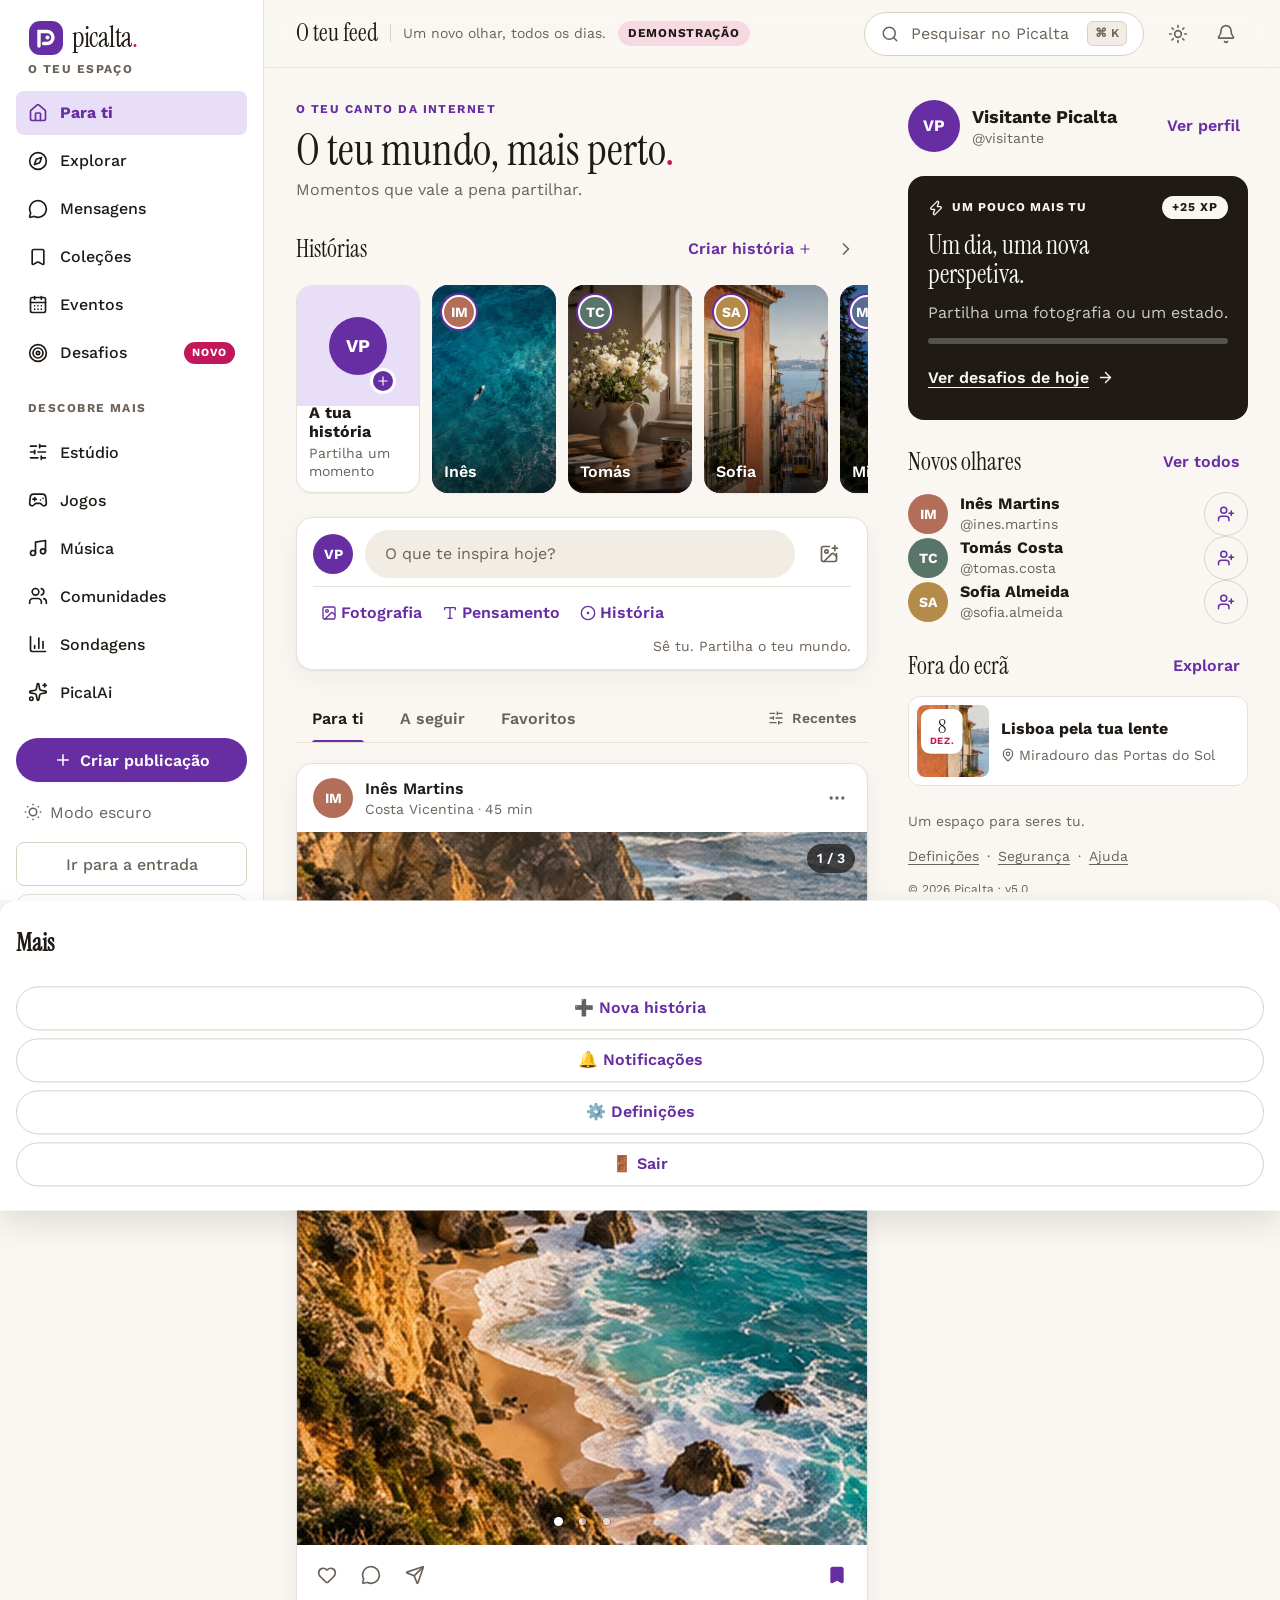
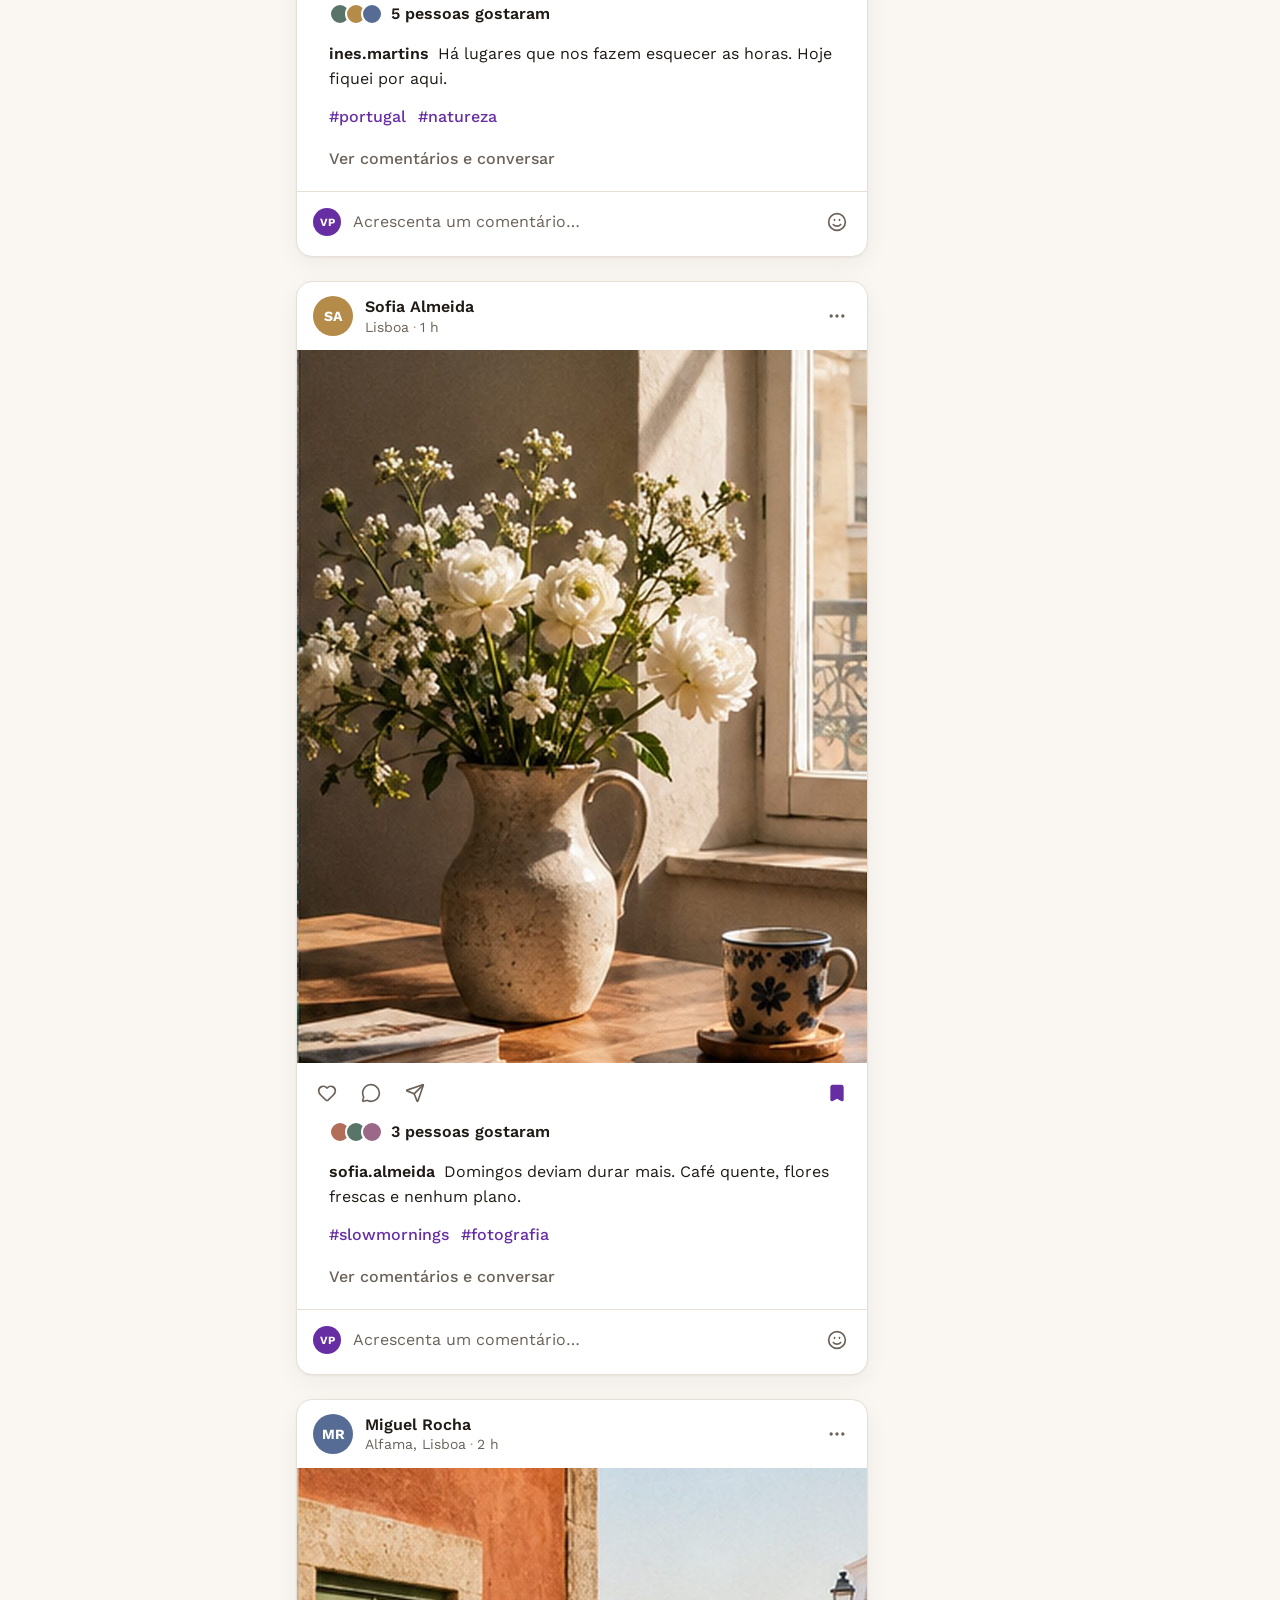
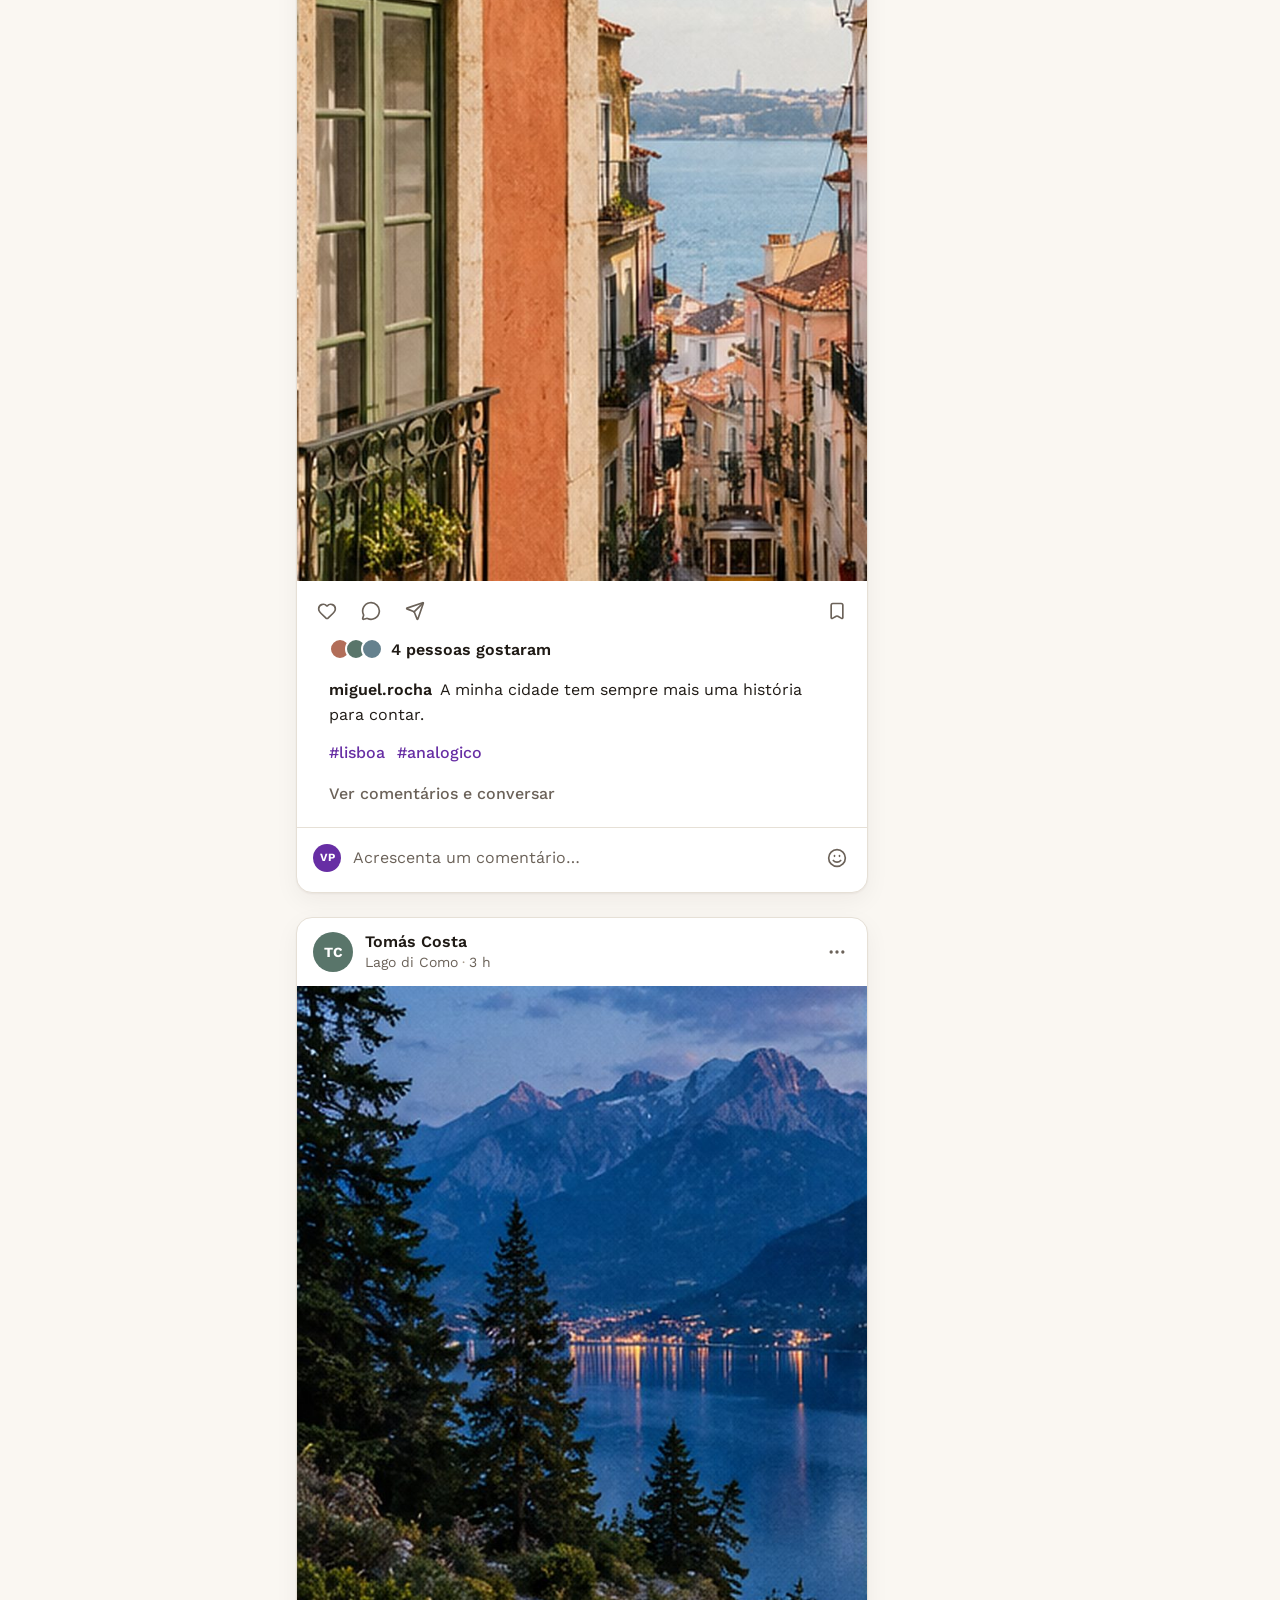
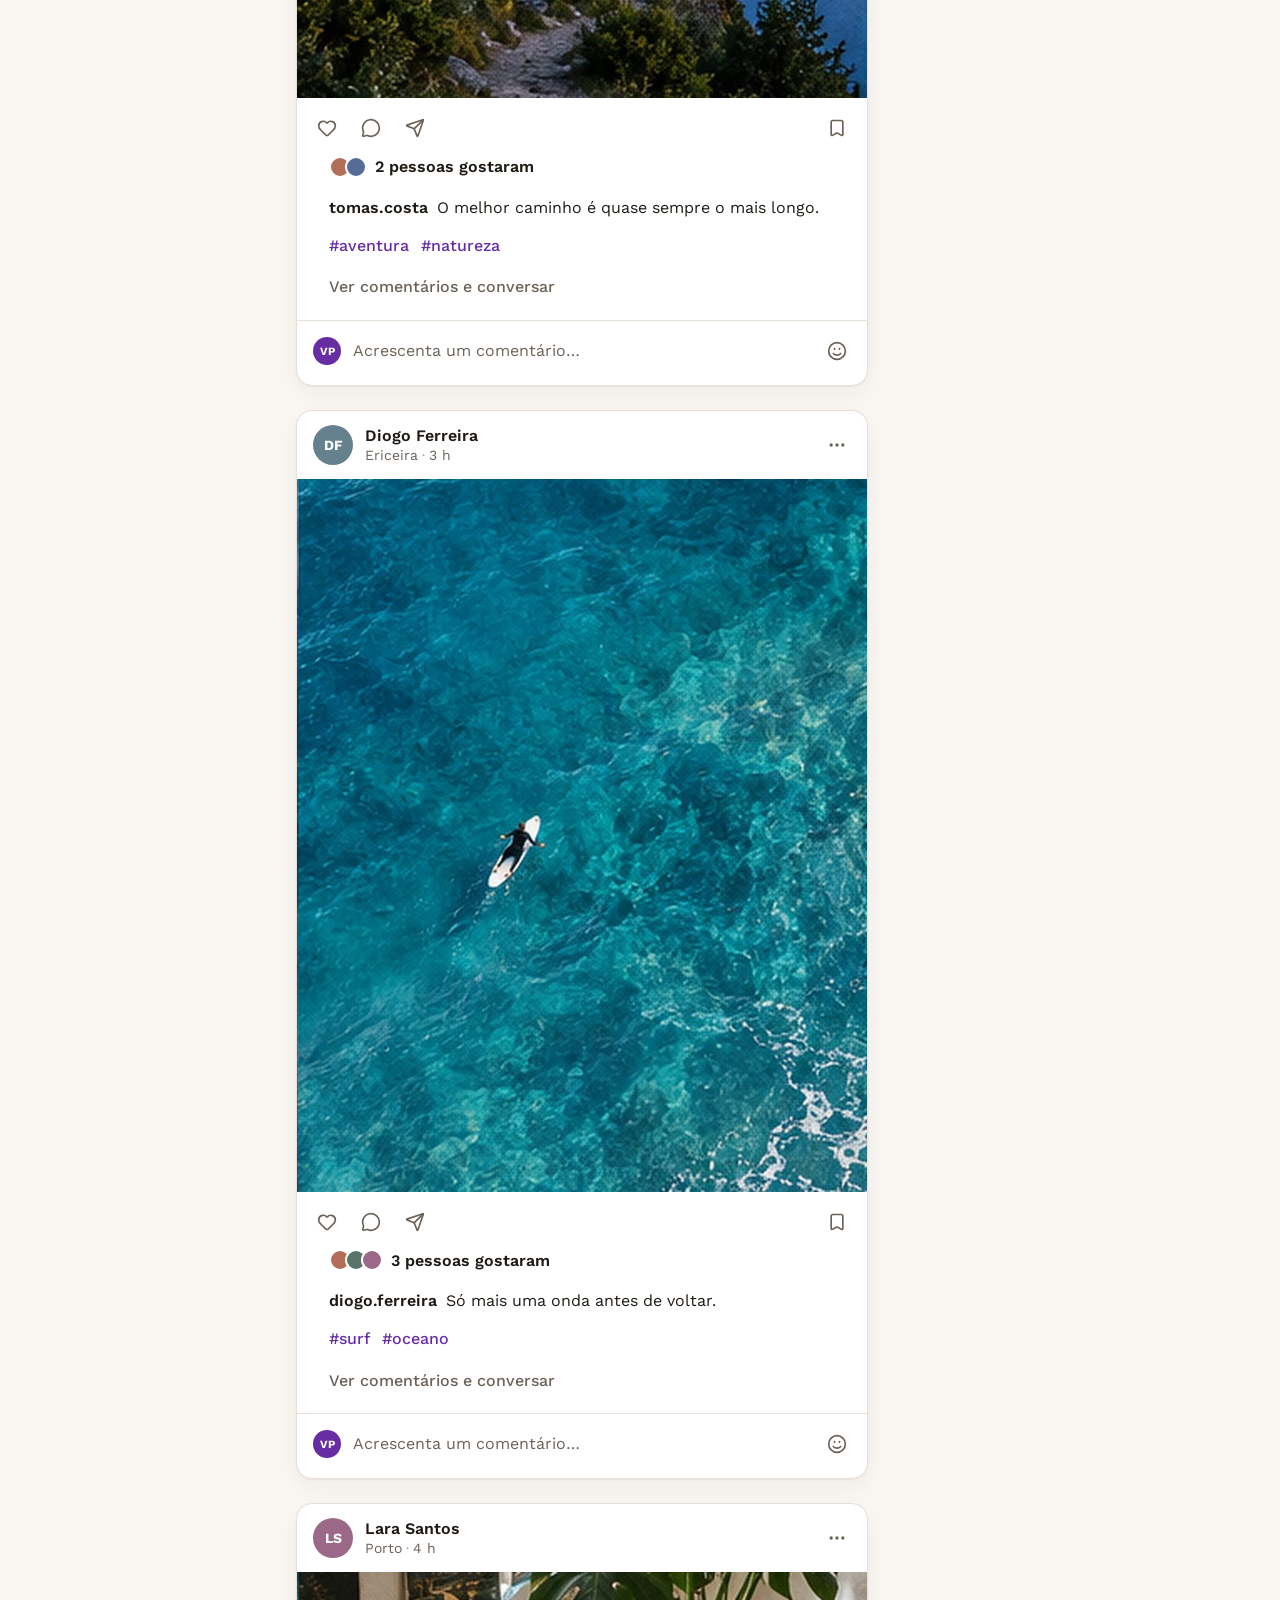
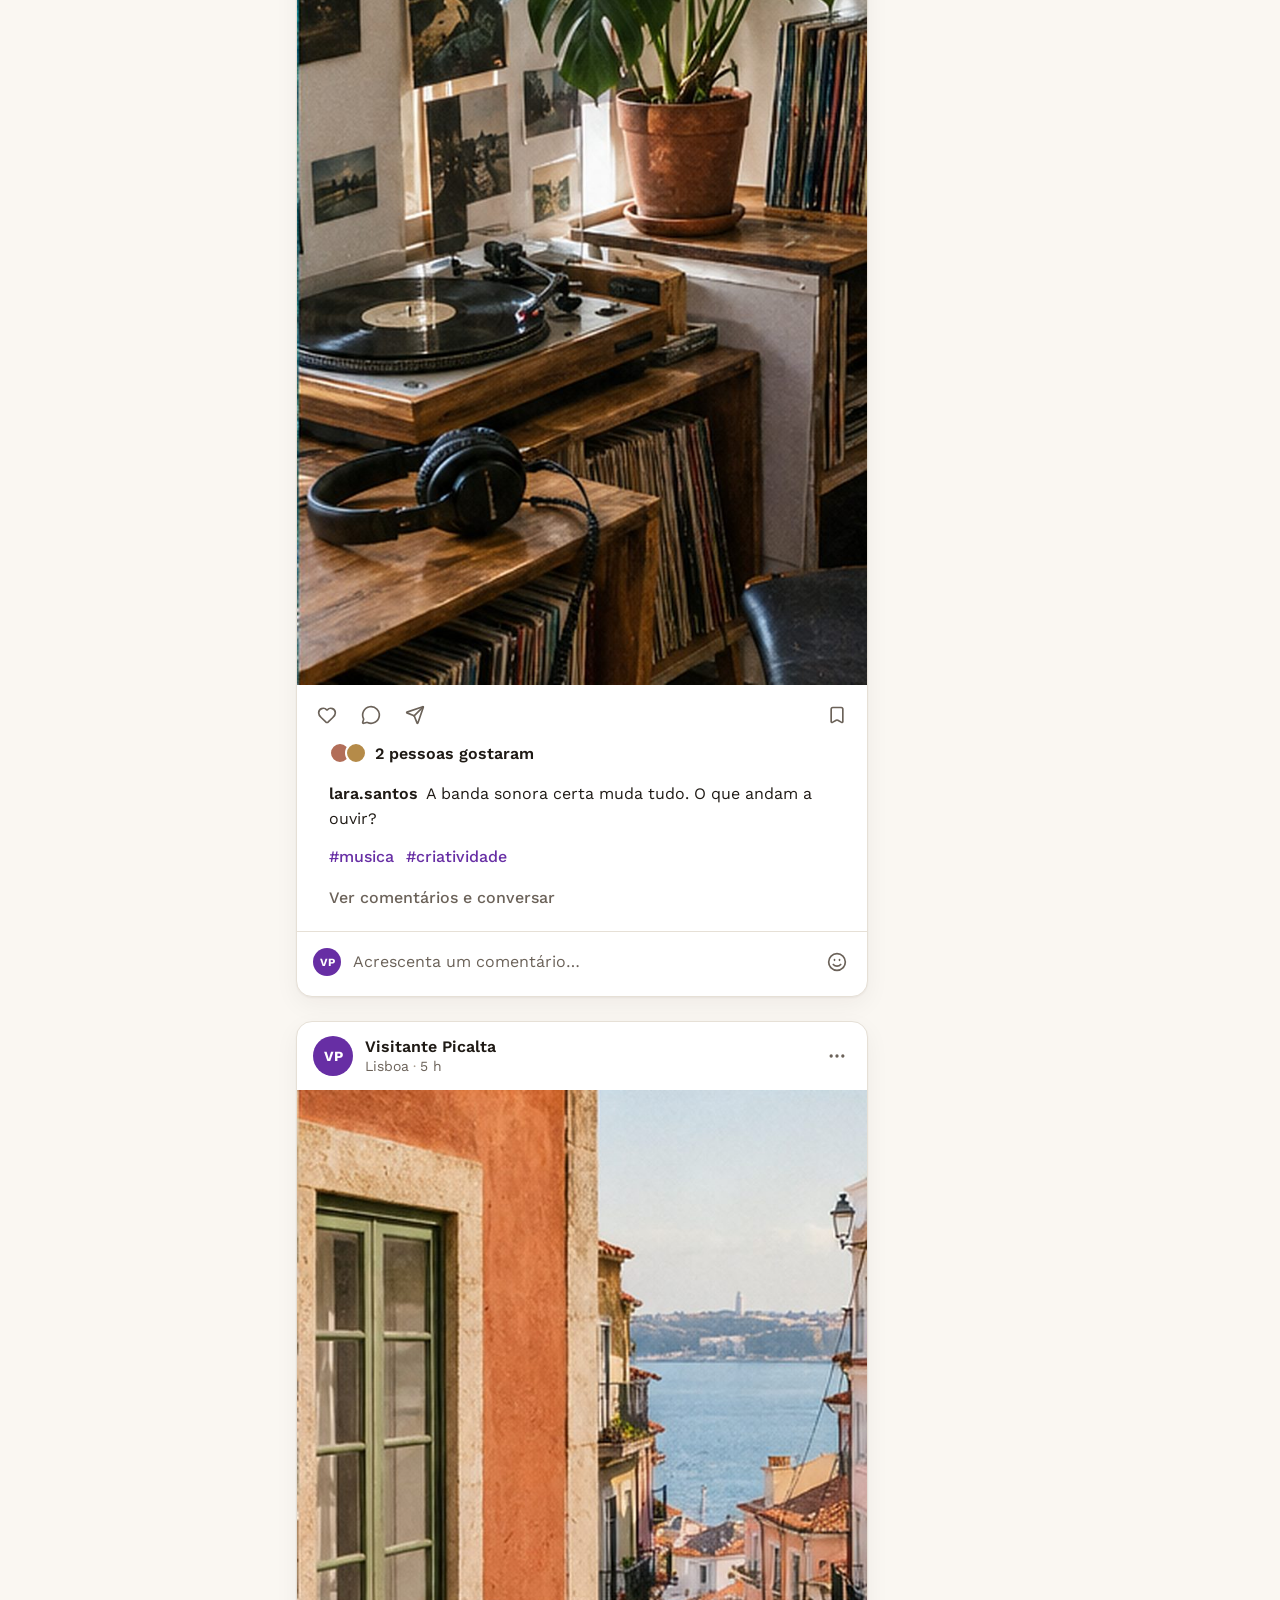
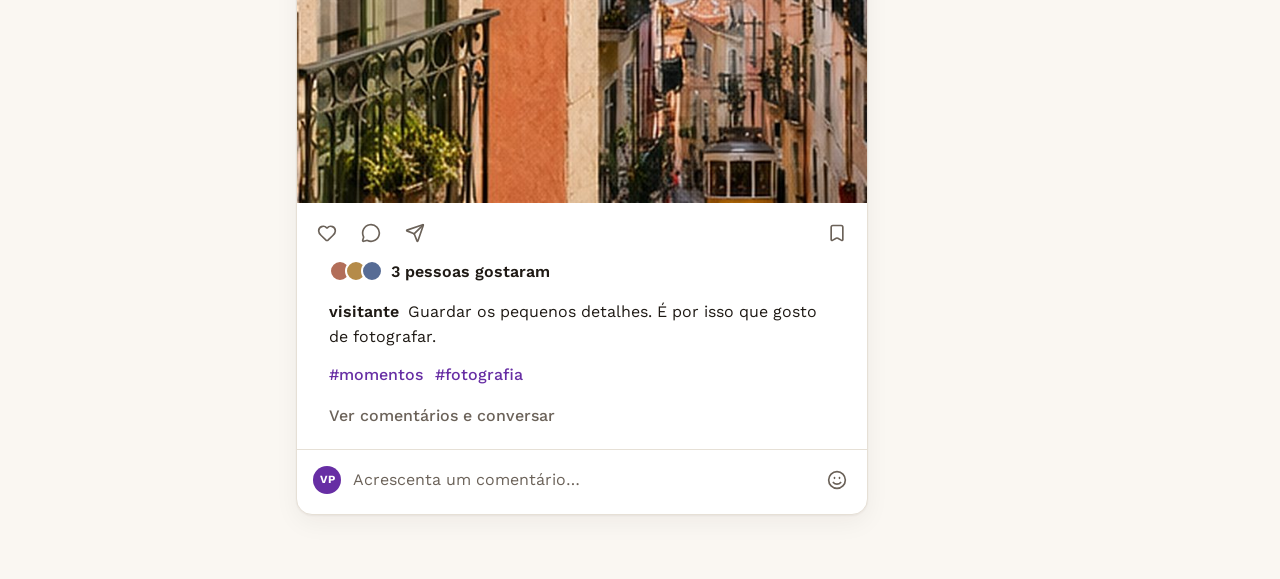
==== demo.html @ 5e5d7680 "Add files via upload" ====
<!DOCTYPE html>
<html lang="pt">
<head>
<meta charset="UTF-8" />
<meta name="viewport" content="width=device-width, initial-scale=1.0" />
<title>Picalta — o teu mundo, mais perto</title>
<meta name="description" content="Picalta: partilha fotos, segue amigos e conversa em tempo real numa única plataforma." />
<link rel="icon" href="[data-uri]" />
<link rel="preconnect" href="https://fonts.googleapis.com" />
<link rel="preconnect" href="https://fonts.gstatic.com" crossorigin />
<link href="https://fonts.googleapis.com/css2?family=Instrument+Serif:ital@0;1&family=Work+Sans:wght@300..700&display=swap" rel="stylesheet" />
<link rel="stylesheet" href="loading.css" />
<style>
/* ===== Design tokens (Picalta) ===== */
:root,
[data-theme='light'] {
  --text-xs: clamp(0.75rem, 0.7rem + 0.25vw, 0.875rem);
  --text-sm: clamp(0.875rem, 0.8rem + 0.35vw, 1rem);
  --text-base: clamp(1rem, 0.95rem + 0.25vw, 1.125rem);
  --text-lg: clamp(1.125rem, 1rem + 0.75vw, 1.5rem);
  --text-xl: clamp(1.5rem, 1.2rem + 1.25vw, 2.25rem);
  --space-1: 0.25rem; --space-2: 0.5rem; --space-3: 0.75rem;
  --space-4: 1rem; --space-5: 1.25rem; --space-6: 1.5rem;
  --space-8: 2rem; --space-10: 2.5rem; --space-12: 3rem;
  --space-16: 4rem; --space-20: 5rem;

  --color-bg: #faf7f2;
  --color-surface: #ffffff;
  --color-surface-offset: #f1ece4;
  --color-divider: #e6e0d6;
  --color-border: #d9d2c4;
  --color-text: #1f1a15;
  --color-text-muted: #6b6259;
  --color-text-faint: #a79c8e;
  --color-primary: #672ea4;
  --color-primary-hover: #53247f;
  --color-primary-highlight: #e9def8;
  --color-accent: #c2185b;
  --color-accent-highlight: #f7d9e4;
  --color-like: #e91e63;

  --radius-sm: 0.375rem;
  --radius-md: 0.5rem;
  --radius-lg: 0.75rem;
  --radius-xl: 1rem;
  --radius-full: 9999px;

  --shadow-sm: 0 1px 2px rgba(31, 26, 21, 0.06);
  --shadow-md: 0 4px 12px rgba(31, 26, 21, 0.08);
  --shadow-lg: 0 12px 32px rgba(31, 26, 21, 0.12);
  --transition-interactive: 180ms cubic-bezier(0.16, 1, 0.3, 1);

  --font-display: 'Instrument Serif', Georgia, serif;
  --font-body: 'Work Sans', 'Helvetica Neue', sans-serif;

  --content-feed: 640px;
  --content-app: 1080px;
}
[data-theme='dark'] {
  --color-bg: #16120e;
  --color-surface: #1e1915;
  --color-surface-offset: #2a241e;
  --color-divider: #2e2822;
  --color-border: #443c33;
  --color-text: #e8e2d8;
  --color-text-muted: #9a9184;
  --color-text-faint: #6b6155;
  --color-primary: #a97ce8;
  --color-primary-hover: #8a5bd0;
  --color-primary-highlight: #3a2c50;
  --color-accent: #e86a9a;
  --color-accent-highlight: #4a2c36;
  --color-like: #ff5c8a;
  --shadow-sm: 0 1px 2px rgba(0, 0, 0, 0.3);
  --shadow-md: 0 4px 12px rgba(0, 0, 0, 0.4);
  --shadow-lg: 0 12px 32px rgba(0, 0, 0, 0.5);
}
*, *::before, *::after { box-sizing: border-box; margin: 0; padding: 0; }
html { -webkit-font-smoothing: antialiased; text-rendering: optimizeLegibility; scroll-behavior: smooth; }
body {
  min-height: 100dvh;
  line-height: 1.6;
  font-family: var(--font-body);
  font-size: var(--text-base);
  color: var(--color-text);
  background-color: var(--color-bg);
}
img, svg, video { display: block; max-width: 100%; height: auto; }
input, button, textarea, select { font: inherit; color: inherit; }
h1, h2, h3 { text-wrap: balance; line-height: 1.15; }
p, li, figcaption { text-wrap: pretty; max-width: 72ch; }
::selection { background: color-mix(in oklab, var(--color-primary) 25%, transparent); }
:focus-visible { outline: 2px solid var(--color-primary); outline-offset: 3px; border-radius: var(--radius-sm); }
button { cursor: pointer; background: none; border: none; }
a, button, [role='button'], input, textarea, select {
  transition: color var(--transition-interactive), background var(--transition-interactive),
    border-color var(--transition-interactive), box-shadow var(--transition-interactive);
}
.sr-only { position: absolute; width: 1px; height: 1px; overflow: hidden; clip: rect(0 0 0 0); white-space: nowrap; }
@media (prefers-reduced-motion: reduce) {
  *, *::before, *::after { animation-duration: 0.01ms !important; transition-duration: 0.01ms !important; }
}

/* ===== Logotipo ===== */
.logo { display: inline-flex; align-items: center; gap: var(--space-2); color: var(--color-text); text-decoration: none; }
.logo svg { flex: none; }
.logo-text { font-family: var(--font-display); font-size: var(--text-lg); letter-spacing: 0.01em; }
.logo-text em { font-style: italic; color: var(--color-primary); }

/* ===== Estrutura da app ===== */
.app { display: grid; grid-template-columns: 1fr; min-height: 100dvh; }
@media (min-width: 900px) { .app { grid-template-columns: 240px 1fr; } }
.sidebar {
  position: sticky; top: 0; height: 100dvh;
  display: none; flex-direction: column;
  padding: var(--space-6);
  border-right: 1px solid var(--color-divider);
  background: var(--color-surface);
  z-index: 20;
  overflow-y: auto; /* permite ver todas as ações (incluindo Sair) em ecrãs baixos */
}
@media (min-width: 900px) { .sidebar { display: flex; } }
.sidebar .logo { margin-bottom: var(--space-8); }
.nav { display: flex; flex-direction: column; gap: var(--space-1); }
.nav a {
  display: flex; align-items: center; gap: var(--space-3);
  padding: var(--space-3) var(--space-4);
  border-radius: var(--radius-md);
  color: var(--color-text); text-decoration: none; font-size: var(--text-sm); font-weight: 500;
}
.nav a:hover { background: var(--color-surface-offset); }
.nav a.active { background: var(--color-primary-highlight); color: var(--color-primary-hover); font-weight: 700; }
.sidebar-footer { margin-top: auto; display: flex; flex-direction: column; gap: var(--space-3); padding-top: var(--space-6); }
.theme-toggle { display: flex; align-items: center; gap: var(--space-2); padding: var(--space-2); border-radius: var(--radius-md); color: var(--color-text-muted); font-size: var(--text-sm); }
.theme-toggle:hover { background: var(--color-surface-offset); }

/* barra inferior no telemóvel */
.tabbar {
  position: fixed; bottom: 0; left: 0; right: 0; z-index: 30;
  display: flex; justify-content: space-around;
  background: var(--color-surface);
  border-top: 1px solid var(--color-divider);
  padding: var(--space-2) var(--space-4) calc(var(--space-2) + env(safe-area-inset-bottom, 0px));
}
.tabbar button {
  display: flex; flex-direction: column; align-items: center; gap: 2px;
  color: var(--color-text-muted); font-size: var(--text-xs); padding: var(--space-1) var(--space-1);
  border-radius: var(--radius-md);
  flex: 0 0 auto;
}
.tabbar { overflow-x: auto; justify-content: space-between; gap: 0; padding-left: var(--space-2); padding-right: var(--space-2); }
.tabbar button { min-width: 48px; flex: 1 1 0; padding: var(--space-1) 2px; }
.tabbar::-webkit-scrollbar { display: none; }
.tabbar button.active { color: var(--color-primary); font-weight: 700; }
@media (min-width: 900px) { .tabbar { display: none; } }

/* ===== Viewport ===== */
.viewport { max-width: var(--content-app); margin: 0 auto; padding: var(--space-6) var(--space-4) calc(var(--space-16) + env(safe-area-inset-bottom, 0px)); }
@media (min-width: 900px) { .viewport { padding: var(--space-8) var(--space-8); } }
/* espaço extra no mobile para garantir que o conteúdo não fica escondido atrás da tabbar */
@media (max-width: 899px) {
  .viewport { padding-bottom: calc(var(--space-20) + env(safe-area-inset-bottom, 0px)); }
}
.view { display: none; }
.view.active { display: block; }

.page-head { display: flex; align-items: center; justify-content: space-between; gap: var(--space-4); margin-bottom: var(--space-6); }
.page-head.mobile-only { display: flex; }
@media (min-width: 900px) { .page-head.mobile-only { display: none; } }
.page-title { font-family: var(--font-display); font-size: var(--text-xl); }
.page-head .actions { display: flex; gap: var(--space-2); align-items: center; }

/* ===== Botões ===== */
.btn {
  display: inline-flex; align-items: center; gap: var(--space-2);
  padding: var(--space-2) var(--space-4);
  border-radius: var(--radius-full);
  background: var(--color-primary); color: #fff;
  font-size: var(--text-sm); font-weight: 600; text-decoration: none;
  box-shadow: var(--shadow-sm);
}
.btn:hover { background: var(--color-primary-hover); }
.btn.ghost { background: transparent; color: var(--color-primary); box-shadow: none; }
.btn.ghost:hover { background: var(--color-primary-highlight); }
.btn.danger { background: var(--color-accent); }
.btn.danger:hover { background: var(--color-accent-highlight); color: var(--color-text); }
.btn.small { padding: var(--space-1) var(--space-3); font-size: var(--text-xs); }
.icon-btn {
  display: inline-flex; align-items: center; justify-content: center;
  width: 40px; height: 40px; border-radius: var(--radius-full);
  color: var(--color-text-muted);
}
.icon-btn:hover { background: var(--color-surface-offset); color: var(--color-text); }

/* ===== Barra "Pessoas" (stories) ===== */
.people-bar { display: flex; gap: var(--space-4); overflow-x: auto; padding-bottom: var(--space-4); scrollbar-width: none; }
.people-bar::-webkit-scrollbar { display: none; }
.person-chip {
  display: flex; flex-direction: column; align-items: center; gap: var(--space-2);
  flex: none; width: 84px; text-align: center; background: none;
}
.person-ring {
  width: 64px; height: 64px; border-radius: var(--radius-full);
  display: grid; place-items: center;
  background: conic-gradient(var(--color-primary), var(--color-accent), var(--color-primary));
  padding: 2.5px;
}
.person-chip.me .person-ring { background: conic-gradient(var(--color-divider), var(--color-divider)); }
.person-ring .inner {
  width: 100%; height: 100%; border-radius: var(--radius-full);
  background: var(--color-surface); display: grid; place-items: center;
  padding: 3px;
}
.person-ring .inner img, .person-ring .inner .avatar-fallback {
  width: 100%; height: 100%; border-radius: var(--radius-full); object-fit: cover;
}
.person-name { font-size: var(--text-xs); color: var(--color-text-muted); max-width: 84px; overflow: hidden; text-overflow: ellipsis; }
.person-chip.has-story .person-ring { background: conic-gradient(var(--color-accent), var(--color-primary), var(--color-accent)); }

/* ===== Cartão de publicação ===== */
.feed { display: flex; flex-direction: column; gap: var(--space-8); max-width: var(--content-feed); margin: 0 auto; }
.post {
  background: var(--color-surface);
  border: 1px solid var(--color-divider);
  border-radius: var(--radius-xl);
  overflow: hidden;
  box-shadow: var(--shadow-sm);
}
.post-head { display: flex; align-items: center; gap: var(--space-3); padding: var(--space-4); }
.avatar, .avatar-fallback {
  width: 40px; height: 40px; border-radius: var(--radius-full); flex: none;
  object-fit: cover; display: grid; place-items: center;
  color: #fff; font-weight: 700; font-size: var(--text-sm);
  background: var(--color-primary);
}
.post-user { display: flex; flex-direction: column; line-height: 1.25; }
.post-user a { color: var(--color-text); text-decoration: none; font-weight: 700; font-size: var(--text-sm); }
.post-user a:hover { color: var(--color-primary); }
.post-user span { font-size: var(--text-xs); color: var(--color-text-faint); }
.post-image { width: 100%; aspect-ratio: 4/5; object-fit: cover; background: var(--color-surface-offset); }
.post-actions { display: flex; gap: var(--space-1); padding: var(--space-3) var(--space-4) 0; align-items: center; }
.like-btn { color: var(--color-text-muted); }
.like-btn.liked { color: var(--color-like); }
.like-btn.liked svg { fill: currentColor; }
.likes-count { font-size: var(--text-sm); font-weight: 700; margin-left: var(--space-2); }
.post-meta { padding: var(--space-2) var(--space-4) var(--space-4); display: flex; flex-direction: column; gap: var(--space-2); }
.post-caption { font-size: var(--text-sm); }
.post-caption b { font-weight: 700; }
.comments-list { display: flex; flex-direction: column; gap: var(--space-1); padding: 0 var(--space-4); }
.comment { font-size: var(--text-sm); }
.comment b { font-weight: 700; }
.comment-form { display: flex; gap: var(--space-2); padding: var(--space-3) var(--space-4) var(--space-4); }
.comment-form input {
  flex: 1; padding: var(--space-2) var(--space-4);
  border: 1px solid var(--color-border); border-radius: var(--radius-full);
  background: var(--color-surface-offset); font-size: var(--text-sm);
}
.comment-form input:focus { outline: 2px solid var(--color-primary); outline-offset: 0; }
.comment-form button { padding: var(--space-2) var(--space-4); border-radius: var(--radius-full); background: var(--color-primary); color: #fff; font-size: var(--text-sm); font-weight: 600; }
.delete-post { color: var(--color-text-faint); }
.delete-post:hover { color: var(--color-accent); }

/* ===== Nova publicação (modal) ===== */
.modal-backdrop {
  position: fixed; inset: 0; z-index: 100;
  background: rgba(15, 12, 9, 0.6);
  display: grid; place-items: center; padding: var(--space-4);
  backdrop-filter: blur(4px);
}
.modal {
  background: var(--color-surface);
  border-radius: var(--radius-xl);
  width: min(480px, 100%);
  max-height: 90dvh; overflow-y: auto;
  box-shadow: var(--shadow-lg);
  padding: var(--space-6);
  display: flex; flex-direction: column; gap: var(--space-4);
}
.modal h2 { font-family: var(--font-display); font-size: var(--text-lg); }
.field { display: flex; flex-direction: column; gap: var(--space-2); }
.field label { font-size: var(--text-sm); font-weight: 600; }
.field input[type='text'], .field input[type='email'], .field input[type='password'], .field textarea {
  padding: var(--space-2) var(--space-3);
  border: 1px solid var(--color-border); border-radius: var(--radius-md);
  background: var(--color-surface-offset); font-size: var(--text-sm);
}
.field textarea { resize: vertical; min-height: 80px; }
.file-drop {
  border: 2px dashed var(--color-border);
  border-radius: var(--radius-lg);
  padding: var(--space-8); text-align: center; font-size: var(--text-sm); color: var(--color-text-muted);
  cursor: pointer;
}
.file-drop:hover { border-color: var(--color-primary); color: var(--color-primary); }
.file-drop img { margin: 0 auto var(--space-3); max-height: 240px; border-radius: var(--radius-md); }
.modal-actions { display: flex; justify-content: flex-end; gap: var(--space-2); }

/* ===== Conversas ===== */
.chat-layout { display: grid; grid-template-columns: 1fr; gap: var(--space-4); }
@media (min-width: 900px) { .chat-layout { grid-template-columns: 320px 1fr; } }
@media (max-width: 899px) {
  .chat-layout.has-open-chat .chat-list { display: none; }
  .chat-layout.has-open-chat .chat-window { height: calc(100dvh - 180px); }
}
.chat-list { display: flex; flex-direction: column; gap: var(--space-2); }
.chat-card {
  display: flex; align-items: center; gap: var(--space-3);
  padding: var(--space-3) var(--space-4);
  background: var(--color-surface); border: 1px solid var(--color-divider);
  border-radius: var(--radius-lg); text-align: left; width: 100%;
}
.chat-card:hover, .chat-card.active { border-color: var(--color-primary); background: var(--color-primary-highlight); }
.chat-card .meta { flex: 1; min-width: 0; display: flex; flex-direction: column; }
.chat-card .meta b { font-size: var(--text-sm); }
.chat-card .meta span { font-size: var(--text-xs); color: var(--color-text-muted); overflow: hidden; text-overflow: ellipsis; white-space: nowrap; }
.chat-window { display: none; flex-direction: column; height: 70dvh; background: var(--color-surface); border: 1px solid var(--color-divider); border-radius: var(--radius-xl); overflow: hidden; }
.chat-window.active { display: flex; }
.chat-head { display: flex; align-items: center; gap: var(--space-3); padding: var(--space-3) var(--space-4); border-bottom: 1px solid var(--color-divider); }
.chat-head .avatar, .chat-head .avatar-fallback { width: 32px; height: 32px; font-size: var(--text-xs); }
.chat-head b { font-size: var(--text-sm); }
.chat-messages { flex: 1; overflow-y: auto; padding: var(--space-4); display: flex; flex-direction: column; gap: var(--space-2); }
.bubble {
  max-width: 75%; padding: var(--space-2) var(--space-4);
  border-radius: var(--radius-lg); font-size: var(--text-sm); line-height: 1.45;
  word-wrap: break-word;
}
.bubble.mine { align-self: flex-end; background: var(--color-primary); color: #fff; border-bottom-right-radius: var(--radius-sm); }
.bubble.theirs { align-self: flex-start; background: var(--color-surface-offset); border-bottom-left-radius: var(--radius-sm); }
.bubble .time { display: block; font-size: 10px; opacity: 0.7; margin-top: 2px; }
.typing-indicator { font-size: var(--text-xs); color: var(--color-text-faint); padding: 0 var(--space-4); height: 20px; }
.chat-input { display: flex; gap: var(--space-2); padding: var(--space-3) var(--space-4); border-top: 1px solid var(--color-divider); }
.chat-input input {
  flex: 1; padding: var(--space-2) var(--space-4);
  border: 1px solid var(--color-border); border-radius: var(--radius-full);
  background: var(--color-surface-offset); font-size: var(--text-sm);
}
.chat-input input:focus { outline: 2px solid var(--color-primary); outline-offset: 0; }
.chat-input button { padding: var(--space-2) var(--space-4); border-radius: var(--radius-full); background: var(--color-primary); color: #fff; font-size: var(--text-sm); font-weight: 600; }

/* ===== Perfil ===== */
.profile-head { display: flex; align-items: center; gap: var(--space-6); margin-bottom: var(--space-6); }
.profile-head .avatar, .profile-head .avatar-fallback { width: 80px; height: 80px; font-size: var(--text-lg); }
.profile-stats { display: flex; gap: var(--space-6); }
.profile-stats div { text-align: center; }
.profile-stats b { display: block; font-size: var(--text-lg); }
.profile-stats span { font-size: var(--text-xs); color: var(--color-text-muted); }
.profile-grid { display: grid; grid-template-columns: repeat(3, 1fr); gap: var(--space-2); }
.profile-grid img { aspect-ratio: 1; object-fit: cover; border-radius: var(--radius-md); width: 100%; }
.profile-grid button { padding: 0; border-radius: var(--radius-md); overflow: hidden; }
.profile-grid button:hover img { opacity: 0.85; }

/* ===== Pesquisa ===== */
.search-bar { display: flex; gap: var(--space-2); margin-bottom: var(--space-6); }
.search-bar input {
  flex: 1; padding: var(--space-2) var(--space-4);
  border: 1px solid var(--color-border); border-radius: var(--radius-full);
  background: var(--color-surface-offset); font-size: var(--text-sm);
}
.search-bar input:focus { outline: 2px solid var(--color-primary); outline-offset: 0; }
.search-results { display: flex; flex-direction: column; gap: var(--space-2); }
.search-result {
  display: flex; align-items: center; gap: var(--space-3);
  padding: var(--space-3) var(--space-4);
  background: var(--color-surface); border: 1px solid var(--color-divider);
  border-radius: var(--radius-lg);
}
.search-result .meta { flex: 1; }
.search-result .meta b { font-size: var(--text-sm); }
.search-result .meta span { display: block; font-size: var(--text-xs); color: var(--color-text-muted); }

.suggestions-list { display: flex; flex-direction: column; gap: var(--space-2); }
.suggestion-card {
  display: flex; align-items: center; gap: var(--space-3);
  padding: var(--space-3) var(--space-4);
  background: var(--color-surface); border: 1px solid var(--color-divider);
  border-radius: var(--radius-lg);
}
.suggestion-card > div { flex: 1; }
.suggestion-card > div b { font-size: var(--text-sm); }
.suggestion-card > div span { display: block; font-size: var(--text-xs); color: var(--color-text-muted); }

/* ===== Login / Signup ===== */
.login-hero {
  min-height: 100dvh; display: grid; place-items: center; padding: var(--space-6);
  background:
    radial-gradient(1200px 600px at 10% -10%, color-mix(in oklab, var(--color-primary) 18%, transparent), transparent),
    radial-gradient(900px 500px at 110% 110%, color-mix(in oklab, var(--color-accent) 16%, transparent), transparent),
    var(--color-bg);
}
.login-card {
  width: min(420px, 100%); background: var(--color-surface);
  border-radius: var(--radius-xl); padding: var(--space-10);
  box-shadow: var(--shadow-lg); display: flex; flex-direction: column; gap: var(--space-4);
}
.login-card .logo { justify-content: center; margin-bottom: var(--space-2); }
.login-card .logo-text { font-size: var(--text-xl); }
.login-tag { text-align: center; color: var(--color-text-muted); font-size: var(--text-sm); }
.login-error { color: var(--color-accent); font-size: var(--text-sm); text-align: center; min-height: 1.2em; }
.login-switch { text-align: center; font-size: var(--text-sm); }
.login-switch button { color: var(--color-primary); font-weight: 600; }

/* estado vazio */
.empty { text-align: center; color: var(--color-text-muted); padding: var(--space-12) 0; }
.empty svg { margin: 0 auto var(--space-4); color: var(--color-text-faint); }

/* notificações (in-app) */
.notifications-panel {
  position: fixed; top: 0; right: 0; bottom: 0; width: min(320px, 90vw);
  background: var(--color-surface); border-left: 1px solid var(--color-divider);
  z-index: 90; padding: var(--space-6); overflow-y: auto;
  transform: translateX(100%); transition: transform 240ms cubic-bezier(0.16, 1, 0.3, 1);
}
.notifications-panel.open { transform: translateX(0); }
.notif-item { padding: var(--space-3) 0; border-bottom: 1px solid var(--color-divider); font-size: var(--text-sm); }
.notif-item b { font-weight: 700; }
.notif-item span { display: block; color: var(--color-text-faint); font-size: var(--text-xs); }

.toast {
  position: fixed; bottom: calc(var(--space-16) + env(safe-area-inset-bottom, 0px));
  left: 50%; transform: translateX(-50%);
  background: var(--color-text); color: var(--color-bg);
  padding: var(--space-2) var(--space-5); border-radius: var(--radius-full);
  font-size: var(--text-sm); z-index: 200; opacity: 0; pointer-events: none;
  transition: opacity 180ms ease;
}
.toast.show { opacity: 1; }

/* botão flutuante (mobile) */
#new-post-btn-mobile {
  position: fixed; right: 16px; bottom: calc(84px + env(safe-area-inset-bottom, 0px));
  width: 56px; height: 56px; border-radius: var(--radius-full);
  background: var(--color-primary); color: #fff; z-index: 40;
  box-shadow: var(--shadow-lg);
  display: none; align-items: center; justify-content: center;
}
@media (max-width: 899px) { #new-post-btn-mobile { display: flex; } }
@media (max-width: 899px) {
  body.chat-open #new-post-btn-mobile { display: none; }
}

/* tabs do feed (Para ti / A seguir) */
.feed-tabs { display: flex; gap: var(--space-2); margin-bottom: var(--space-6); max-width: var(--content-feed); margin-left: auto; margin-right: auto; }
.feed-tabs button {
  padding: var(--space-2) var(--space-4);
  border-radius: var(--radius-full); font-size: var(--text-sm); font-weight: 600;
  color: var(--color-text-muted); background: var(--color-surface-offset);
}
.feed-tabs button.active { background: var(--color-primary); color: #fff; }

/* stories viewer */
.story-viewer {
  position: fixed; inset: 0; z-index: 120; background: rgba(10, 8, 6, 0.95);
  display: grid; place-items: center;
}
.story-viewer img { max-height: 85dvh; max-width: 92vw; border-radius: var(--radius-lg); }
.story-viewer .close { position: absolute; top: var(--space-4); right: var(--space-4); color: #fff; font-size: var(--text-lg); }

/* ===== XP bar ===== */
.xp-bar-row { display: flex; align-items: center; gap: var(--space-3); max-width: var(--content-feed); margin: 0 auto var(--space-4); }
.xp-level { font-weight: 700; font-size: var(--text-sm); color: var(--color-primary); }
.xp-bar-track { flex: 1; height: 8px; background: var(--color-surface-offset); border-radius: var(--radius-full); overflow: hidden; }
.xp-bar { height: 100%; background: linear-gradient(90deg, var(--color-primary), var(--color-accent)); border-radius: var(--radius-full); transition: width 400ms cubic-bezier(0.16,1,0.3,1); }
.xp-text { font-size: var(--text-xs); color: var(--color-text-muted); }

/* ===== Definições ===== */
.settings-card {
  background: var(--color-surface); border: 1px solid var(--color-divider);
  border-radius: var(--radius-xl); padding: var(--space-5); margin-bottom: var(--space-4);
}
.settings-card h3 { font-family: var(--font-display); font-size: var(--text-lg); margin-bottom: var(--space-3); }
.settings-card a { color: var(--color-primary); }

/* ===== Jogos ===== */
.games-grid { display: grid; grid-template-columns: repeat(auto-fill, minmax(150px, 1fr)); gap: var(--space-4); margin-bottom: var(--space-8); }
.game-card {
  display: flex; flex-direction: column; align-items: center; gap: var(--space-2);
  padding: var(--space-6) var(--space-4);
  background: var(--color-surface); border: 1px solid var(--color-divider);
  border-radius: var(--radius-xl); box-shadow: var(--shadow-sm);
  text-align: center;
}
.game-card:hover { border-color: var(--color-primary); transform: translateY(-2px); }
.game-icon { font-size: 40px; }
.game-title { font-size: var(--text-sm); font-weight: 600; }
.game-head { display: flex; align-items: center; justify-content: space-between; gap: var(--space-4); margin-bottom: var(--space-4); flex-wrap: wrap; }
.game-stats { display: flex; gap: var(--space-4); align-items: center; }
.game-stat { font-size: var(--text-sm); color: var(--color-text-muted); }
.game-stat b { color: var(--color-primary); }
.game-canvas-area { display: grid; place-items: center; padding: var(--space-4); background: var(--color-surface-offset); border-radius: var(--radius-lg); }
.game-instructions { font-size: var(--text-sm); color: var(--color-text-muted); margin-top: var(--space-3); }
.game-leaderboard { margin-top: var(--space-4); }
.game-score-row { display: flex; justify-content: space-between; padding: var(--space-2) 0; border-bottom: 1px solid var(--color-divider); font-size: var(--text-sm); }
.game-score-row em.lvl { font-style: normal; color: var(--color-text-faint); font-size: var(--text-xs); }
.memory-grid { display: grid; grid-template-columns: repeat(5, 1fr); gap: var(--space-2); width: 100%; max-width: 420px; }
.memory-card {
  position: relative; aspect-ratio: 1; border-radius: var(--radius-md);
  background: var(--color-surface); border: 2px solid var(--color-border);
  display: grid; place-items: center; font-size: 24px;
}
.memory-card .memory-back { display: none; }
.memory-card.flipped { border-color: var(--color-primary); }
.memory-card.flipped .memory-back { display: block; }
.memory-card.flipped .memory-front { display: none; }
.memory-card.matched { border-color: var(--color-accent); background: var(--color-primary-highlight); }
.snake-canvas, .flappy-canvas { border-radius: var(--radius-md); touch-action: none; }
.grid2048 { display: grid; grid-template-columns: repeat(4, 1fr); gap: var(--space-2); width: min(420px, 100%); }
.tile2048 {
  aspect-ratio: 1; display: grid; place-items: center;
  background: var(--color-surface-offset); border-radius: var(--radius-md);
  font-weight: 700; font-size: var(--text-lg);
}
.tile-2 { background: #eee4da; color: #776e65; }
.tile-4 { background: #ede0c8; color: #776e65; }
.tile-8 { background: #f2b179; color: #fff; }
.tile-16 { background: #f59563; color: #fff; }
.tile-32 { background: #f67c5f; color: #fff; }
.tile-64 { background: #f65e3b; color: #fff; }
.tile-128 { background: #edcf72; color: #fff; }
.tile-256 { background: #edcc61; color: #fff; }
.tile-512 { background: #edc850; color: #fff; }
.tile-1024 { background: #edc53f; color: #fff; }
.tile-2048 { background: #edc22e; color: #fff; }
.ttt-grid { display: grid; grid-template-columns: repeat(3, 1fr); gap: var(--space-2); width: min(300px, 100%); }
.ttt-cell {
  aspect-ratio: 1; display: grid; place-items: center;
  background: var(--color-surface); border: 2px solid var(--color-border);
  border-radius: var(--radius-md); font-size: 40px; font-weight: 700;
}
.ttt-cell.X { color: var(--color-primary); }
.ttt-cell.O { color: var(--color-accent); }
.typing-target { background: var(--color-surface-offset); padding: var(--space-4); border-radius: var(--radius-md); font-size: var(--text-sm); margin-bottom: var(--space-3); }
.typing-input { width: 100%; padding: var(--space-3); border: 1px solid var(--color-border); border-radius: var(--radius-md); background: var(--color-surface-offset); font-family: var(--font-body); resize: none; }
.typing-timer { font-weight: 700; color: var(--color-primary); margin-top: var(--space-2); }

/* ===== Conquistas ===== */
.achievements-grid { display: grid; grid-template-columns: repeat(auto-fill, minmax(180px, 1fr)); gap: var(--space-3); }
.achievement {
  display: flex; align-items: center; gap: var(--space-3);
  padding: var(--space-3); background: var(--color-surface);
  border: 1px solid var(--color-divider); border-radius: var(--radius-lg);
  opacity: 0.4;
}
.achievement.got { opacity: 1; border-color: var(--color-primary); background: var(--color-primary-highlight); }
.achievement-icon { font-size: 24px; }
.achievement b { display: block; font-size: var(--text-xs); }
.achievement-desc { font-size: var(--text-xs); color: var(--color-text-muted); }

/* ===== Música ===== */
.music-list { display: flex; flex-direction: column; gap: var(--space-4); }
.music-item { background: var(--color-surface); border: 1px solid var(--color-divider); border-radius: var(--radius-lg); padding: var(--space-3); }
.music-item iframe { width: 100%; aspect-ratio: 16/9; border-radius: var(--radius-md); border: 0; }
.music-item .meta { display: flex; align-items: center; gap: var(--space-2); margin-bottom: var(--space-2); font-size: var(--text-sm); }
.snake-controls { display: flex; flex-direction: column; align-items: center; gap: var(--space-2); margin-top: var(--space-3); }
.snake-controls div { display: flex; gap: var(--space-2); }
.snake-ctl { width: 44px; height: 44px; font-size: 20px; background: var(--color-surface-offset); border-radius: var(--radius-md); }
.snake-ctl:hover { background: var(--color-primary-highlight); }

/* ===== Music suggestions grid (grid-wrap) ===== */
.music-suggestions-grid { display: grid; grid-template-columns: repeat(auto-fill, minmax(160px, 1fr)); gap: var(--space-3); }
.music-suggestion-card { padding: var(--space-3); background: var(--color-surface-offset); border-radius: var(--radius-lg); font-size: var(--text-sm); cursor: pointer; }
.music-suggestion-card:hover { background: var(--color-primary-highlight); }

/* ===== Sondagens ===== */
.polls-list { display: flex; flex-direction: column; gap: var(--space-4); }
.poll-card { background: var(--color-surface); border: 1px solid var(--color-divider); border-radius: var(--radius-xl); padding: var(--space-5); }
.poll-card .poll-question { font-weight: 700; margin-bottom: var(--space-3); }
.poll-option {
  display: flex; justify-content: space-between; align-items: center;
  padding: var(--space-2) var(--space-3); margin-bottom: var(--space-2);
  background: var(--color-surface-offset); border-radius: var(--radius-md);
  cursor: pointer; font-size: var(--text-sm);
}
.poll-option:hover { background: var(--color-primary-highlight); }
.poll-option .bar { height: 6px; background: var(--color-primary); border-radius: var(--radius-full); flex: 1; margin: 0 var(--space-3); }

/* ===== Mood picker ===== */
.mood-picker { display: flex; gap: var(--space-2); flex-wrap: wrap; }
.mood-btn {
  width: 44px; height: 44px; display: grid; place-items: center;
  background: var(--color-surface-offset); border-radius: var(--radius-full);
  font-size: 22px;
}
.mood-btn.active { background: var(--color-primary-highlight); border: 2px solid var(--color-primary); }
.mood-badge { font-size: 20px; }

/* ===== Posts de texto ===== */
.post-text-content {
  padding: var(--space-6) var(--space-4);
  font-size: var(--text-base);
  line-height: 1.5;
  word-wrap: break-word;
}
.post-hashtags { display: flex; gap: var(--space-2); flex-wrap: wrap; font-size: var(--text-sm); }
.post-hashtags a { color: var(--color-primary); text-decoration: none; }
.post-hashtags a:hover { text-decoration: underline; }
.fav-btn.liked { color: var(--color-primary); }
</style>
<link rel="stylesheet" href="v5.css" />
</head>
<body>
<a class="skip-link" href="#main-content">Saltar para o conteúdo</a>

<!-- Ecrã de entrada -->
<section id="login-view" class="login-hero">
  <div class="login-card">
    <a class="logo" href="#" onclick="return false;">
      <svg width="36" height="36" viewBox="0 0 32 32" aria-hidden="true">
        <rect width="32" height="32" rx="8" fill="var(--color-primary)"/>
        <circle cx="16" cy="13" r="6" fill="#fff"/>
        <path d="M7 24c1.5-5 5-8 9-8s7.5 3 9 8" stroke="#fff" stroke-width="2.5" fill="none"/>
      </svg>
      <span class="logo-text">Pic<em>alta</em></span>
    </a>
    <p class="login-tag">O teu mundo, mais perto.<br>Partilha o que te inspira.</p>

    <div id="auth-tabs" style="display:flex;gap:var(--space-2);margin-bottom:var(--space-4)">
      <button class="btn" style="flex:1;justify-content:center" id="tab-login">Entrar</button>
      <button class="btn ghost" style="flex:1;justify-content:center" id="tab-signup">Criar conta</button>
    </div>

    <form id="auth-form">
      <div class="field" id="field-name" style="display:none">
        <label for="auth-name">Nome</label>
        <input type="text" id="auth-name" placeholder="O teu nome" autocomplete="name" />
      </div>
      <div class="field">
        <label for="auth-email">Email</label>
        <input type="email" id="auth-email" placeholder="teu@email.com" autocomplete="email" required />
      </div>
      <div class="field">
        <label for="auth-password">Palavra-passe</label>
        <input type="password" id="auth-password" placeholder="Mínimo 6 caracteres" autocomplete="current-password" required />
      </div>
      <p class="login-error" id="auth-error"></p>
      <button class="btn" type="submit" id="auth-submit" style="justify-content:center;width:100%">Entrar</button>
      <button class="btn ghost google-btn" type="button" id="google-login-btn" style="justify-content:center;width:100%;margin-top:var(--space-2);border:1px solid var(--color-border)">
        <svg width="18" height="18" viewBox="0 0 24 24" aria-hidden="true"><path fill="#4285F4" d="M23.49 12.27c0-.79-.07-1.54-.19-2.27H12v4.51h6.47a5.54 5.54 0 0 1-2.4 3.63v3h3.86c2.26-2.09 3.56-5.17 3.56-8.87z"/><path fill="#34A853" d="M12 24c3.24 0 5.95-1.08 7.93-2.91l-3.86-3c-1.08.72-2.45 1.16-4.07 1.16-3.13 0-5.78-2.11-6.73-4.96H1.29v3.09A11.99 11.99 0 0 0 12 24z"/><path fill="#FBBC05" d="M5.27 14.29A7.2 7.2 0 0 1 4.89 12c0-.79.14-1.56.38-2.29V6.62H1.29A11.97 11.97 0 0 0 0 12c0 1.94.47 3.77 1.29 5.38l3.98-3.09z"/><path fill="#EA4335" d="M12 4.75c1.77 0 3.35.61 4.6 1.8l3.42-3.42A11.96 11.96 0 0 0 12 0 11.99 11.99 0 0 0 1.29 6.62l3.98 3.09C6.22 6.86 8.87 4.75 12 4.75z"/></svg>
        Entrar com Google
      </button>
      <button class="btn ghost" type="button" id="forgot-password-btn" style="width:100%;justify-content:center;font-size:var(--text-xs)">Esqueceste-te da palavra-passe?</button>
    </form>
    <button class="btn ghost demo-entry" type="button" onclick="location.href='demo.html'">Explorar demonstração <span aria-hidden="true">→</span></button>
    <p class="demo-note">Experimenta com dados fictícios, sem criar conta.</p>
    <p class="login-note" id="firebase-status" style="font-size:var(--text-xs);color:var(--color-text-faint);text-align:center;margin-top:var(--space-2)"></p>
  </div>
</section>

<!-- Aplicação -->
<div class="app" id="app-view" style="display:none">
  <aside class="sidebar">
    <a class="logo" href="#" data-nav="feed">
      <svg width="28" height="28" viewBox="0 0 32 32" aria-hidden="true">
        <rect width="32" height="32" rx="8" fill="var(--color-primary)"/>
        <circle cx="16" cy="13" r="6" fill="#fff"/>
        <path d="M7 24c1.5-5 5-8 9-8s7.5 3 9 8" stroke="#fff" stroke-width="2.5" fill="none"/>
      </svg>
      <span class="logo-text">Pic<em>alta</em></span>
    </a>
    <nav class="nav" aria-label="principal">
      <a href="#" data-nav="feed" class="active">
        <svg width="20" height="20" viewBox="0 0 24 24" fill="none" stroke="currentColor" stroke-width="2"><path d="M3 10.5 12 3l9 7.5V21a1 1 0 0 1-1 1h-5v-7h-6v7H4a1 1 0 0 1-1-1z"/></svg>
        Feed
      </a>
      <a href="#" data-nav="search">
        <svg width="20" height="20" viewBox="0 0 24 24" fill="none" stroke="currentColor" stroke-width="2"><circle cx="11" cy="11" r="7"/><path d="m21 21-4.35-4.35"/></svg>
        Pesquisar
      </a>
      <a href="#" data-nav="explore">
        <svg width="20" height="20" viewBox="0 0 24 24" fill="none" stroke="currentColor" stroke-width="2"><circle cx="12" cy="12" r="9"/><path d="M12 3v18M3 12h18"/></svg>
        Explorar
      </a>
      <a href="#" data-nav="chats">
        <svg width="20" height="20" viewBox="0 0 24 24" fill="none" stroke="currentColor" stroke-width="2"><path d="M21 11.5a8.5 8.5 0 0 1-8.5 8.5c-1.6 0-3.1-.4-4.4-1.2L3 21l1.2-5.1A8.5 8.5 0 1 1 21 11.5z"/></svg>
        Conversas
      </a>
      <a href="#" data-nav="games">
        <svg width="20" height="20" viewBox="0 0 24 24" fill="none" stroke="currentColor" stroke-width="2"><rect x="2" y="7" width="20" height="12" rx="4"/><path d="M7 11v4M5 13h4"/><circle cx="16.5" cy="12" r=".8"/><circle cx="18.5" cy="14" r=".8"/></svg>
        Jogos
      </a>
      <a href="#" data-nav="music">
        <svg width="20" height="20" viewBox="0 0 24 24" fill="none" stroke="currentColor" stroke-width="2"><path d="M9 18V5l12-2v13"/><circle cx="6" cy="18" r="3"/><circle cx="18" cy="16" r="3"/></svg>
        Música
      </a>
      <a href="#" data-nav="polls">
        <svg width="20" height="20" viewBox="0 0 24 24" fill="none" stroke="currentColor" stroke-width="2"><path d="M3 12h4l2-7 4 14 2-7h6"/></svg>
        Sondagens
      </a>
      <a href="#" data-nav="groups">👥 <span>Grupos</span></a>
      <a href="#" data-nav="ai">
        <svg width="20" height="20" viewBox="0 0 24 24" fill="none" stroke="currentColor" stroke-width="2"><rect x="4" y="7" width="16" height="12" rx="4"/><path d="M12 3v4M8 12h.01M16 12h.01"/></svg>
        PicalAi
      </a>
      <a href="#" data-nav="profile">
        <svg width="20" height="20" viewBox="0 0 24 24" fill="none" stroke="currentColor" stroke-width="2"><circle cx="12" cy="8" r="4"/><path d="M4 21c1-5 4-8 8-8s7 3 8 8"/></svg>
        Perfil
      </a>
      <a href="#" data-nav="settings">
        <svg width="20" height="20" viewBox="0 0 24 24" fill="none" stroke="currentColor" stroke-width="2"><circle cx="12" cy="12" r="3"/><path d="M19.4 15a1.65 1.65 0 0 0 .33 1.82l.06.06a2 2 0 1 1-2.83 2.83l-.06-.06a1.65 1.65 0 0 0-1.82-.33 1.65 1.65 0 0 0-1 1.51V21a2 2 0 1 1-4 0v-.09A1.65 1.65 0 0 0 9 19.4a1.65 1.65 0 0 0-1.82.33l-.06.06a2 2 0 1 1-2.83-2.83l.06-.06a1.65 1.65 0 0 0 .33-1.82 1.65 1.65 0 0 0-1.51-1H3a2 2 0 1 1 0-4h.09A1.65 1.65 0 0 0 4.6 9a1.65 1.65 0 0 0-.33-1.82l-.06-.06a2 2 0 1 1 2.83-2.83l.06.06a1.65 1.65 0 0 0 1.82.33H9a1.65 1.65 0 0 0 1-1.51V3a2 2 0 1 1 4 0v.09a1.65 1.65 0 0 0 1 1.51 1.65 1.65 0 0 0 1.82-.33l.06-.06a2 2 0 1 1 2.83 2.83l-.06.06a1.65 1.65 0 0 0-.33 1.82V9a1.65 1.65 0 0 0 1.51 1H21a2 2 0 1 1 0 4h-.09a1.65 1.65 0 0 0-1.51 1z"/></svg>
        Definições
      </a>
    </nav>
    <div class="sidebar-footer">
      <button class="btn" id="new-post-btn" style="justify-content:center;">
        <svg width="16" height="16" viewBox="0 0 24 24" fill="none" stroke="currentColor" stroke-width="2"><path d="M12 5v14M5 12h14"/></svg>
        Nova publicação
      </button>
      <button class="btn ghost" id="new-story-btn" style="justify-content:center;">
        <svg width="16" height="16" viewBox="0 0 24 24" fill="none" stroke="currentColor" stroke-width="2"><path d="M13 2H6a2 2 0 0 0-2 2v16a2 2 0 0 0 2 2h12a2 2 0 0 0 2-2V9z"/><path d="M13 2v7h7"/></svg>
        Nova história
      </button>
      <button class="btn ghost" id="new-text-btn" style="justify-content:center;">
        <svg width="16" height="16" viewBox="0 0 24 24" fill="none" stroke="currentColor" stroke-width="2"><path d="M4 7V4h16v3M9 20h6M12 4v16"/></svg>
        Novo estado
      </button>
      <button class="btn ghost" id="tabbar-notif" style="justify-content:center;">
        <svg width="16" height="16" viewBox="0 0 24 24" fill="none" stroke="currentColor" stroke-width="2"><path d="M18 8A6 6 0 0 0 6 8c0 7-3 9-3 9h18s-3-2-3-9"/><path d="M13.73 21a2 2 0 0 1-3.46 0"/></svg>
        Notificações
      </button>
      <button class="theme-toggle" id="theme-toggle" aria-label="Alternar modo claro/escuro">
        <svg width="18" height="18" viewBox="0 0 24 24" fill="none" stroke="currentColor" stroke-width="2"><circle cx="12" cy="12" r="5"/><path d="M12 1v2M12 21v2M4.22 4.22l1.42 1.42M18.36 18.36l1.42 1.42M1 12h2M21 12h2M4.22 19.78l1.42-1.42M18.36 5.64l1.42-1.42"/></svg>
        <span id="theme-label">Modo escuro</span>
      </button>
      <button class="btn ghost" id="logout-btn" style="justify-content:center;">
        <svg width="16" height="16" viewBox="0 0 24 24" fill="none" stroke="currentColor" stroke-width="2"><path d="M9 21H5a2 2 0 0 1-2-2V5a2 2 0 0 1 2-2h4M16 17l5-5-5-5M21 12H9"/></svg>
        Sair
      </button>
    </div>
  </aside>

  <main class="viewport" id="main-content" tabindex="-1">
    <div class="page-head mobile-only">
      <a class="logo" href="#" data-nav="feed">
        <svg width="28" height="28" viewBox="0 0 32 32" aria-hidden="true">
          <rect width="32" height="32" rx="8" fill="var(--color-primary)"/>
          <circle cx="16" cy="13" r="6" fill="#fff"/>
          <path d="M7 24c1.5-5 5-8 9-8s7.5 3 9 8" stroke="#fff" stroke-width="2.5" fill="none"/>
        </svg>
        <span class="logo-text">Pic<em>alta</em></span>
      </a>
      <div class="actions">
        <button class="icon-btn" id="notif-btn" aria-label="Notificações">
          <svg width="22" height="22" viewBox="0 0 24 24" fill="none" stroke="currentColor" stroke-width="2"><path d="M18 8a6 6 0 1 0-12 0c0 7-3 9-3 9h18s-3-2-3-9M13.73 21a2 2 0 0 1-3.46 0"/></svg>
        </button>
      </div>
    </div>

    <!-- Feed -->
    <section class="view active" id="view-feed">
      <div class="people-bar" id="people-bar" role="group" aria-label="pessoas"></div>
      <div class="xp-bar-row" id="xp-bar-row">
        <span class="xp-level" id="xp-level">Lv 1</span>
        <div class="xp-bar-track"><div class="xp-bar" id="xp-bar" style="width:0%"></div></div>
        <span class="xp-text" id="xp-text">0 XP</span>
      </div>
      <div class="feed-tabs">
        <button id="tab-feed-all" class="active">Para ti</button>
        <button id="tab-feed-following">A seguir</button>
      </div>
      <div class="feed" id="feed"></div>
    </section>

    <!-- Pesquisa -->
    <section class="view" id="view-search">
      <h2 class="page-title" style="margin-bottom:var(--space-6)">Pesquisar pessoas</h2>
      <div class="search-bar">
        <input type="text" id="search-input" placeholder="Escreve um nome de utilizador…" autocomplete="off" />
      </div>
      <div class="search-results" id="search-results"></div>
      <div style="margin-top:var(--space-8)">
        <h3 style="margin-bottom:var(--space-3)">#️⃣ Buscar hashtags</h3>
        <div class="search-bar">
          <input type="text" id="hashtag-search-input" placeholder="Escreve uma hashtag, ex: musica" autocomplete="off" />
        </div>
        <div class="search-results" id="hashtag-search-results"></div>
      </div>
    </section>

    <!-- Explorar -->
    <section class="view" id="view-explore">
      <h2 class="page-title" style="margin-bottom:var(--space-6)">Explorar pessoas</h2>
      <div class="suggestions-list" id="suggestions"></div>
    </section>

    <!-- Conversas -->
    <section class="view" id="view-chats">
      <div class="chat-layout">
        <div class="chat-list" id="chat-list"></div>
        <div class="chat-window" id="chat-window">
          <div class="chat-head">
            <button class="icon-btn" id="chat-back" aria-label="Voltar à lista" style="display:none">
              <svg width="20" height="20" viewBox="0 0 24 24" fill="none" stroke="currentColor" stroke-width="2"><path d="M19 12H5m7-7-7 7 7 7"/></svg>
            </button>
            <div class="avatar-fallback" id="chat-avatar">?</div>
            <div>
              <b id="chat-name">—</b>
            </div>
          </div>
          <div class="chat-messages" id="chat-messages"></div>
          <form class="chat-input" id="chat-input-form">
            <input type="text" id="chat-input" placeholder="Escreve uma mensagem…" autocomplete="off" />
            <button type="submit">Enviar</button>
          </form>
        </div>
      </div>
    </section>

    <!-- Jogos -->
    <section class="view" id="view-games">
      <h2 class="page-title" style="margin-bottom:var(--space-6)">🎮 Jogos</h2>
      <div id="games-home"></div>
      <div id="game-canvas-wrap" style="display:none"></div>
    </section>

    <!-- Música -->
    <section class="view" id="view-music">
      <h2 class="page-title" style="margin-bottom:var(--space-6)">🎵 Música partilhada</h2>
      <button class="btn" id="share-song-btn" style="margin-bottom:var(--space-4)">Partilhar música</button>
      <div class="music-list" id="music-list"></div>
      <div class="music-suggestions" style="margin-top:var(--space-8)">
        <h3 style="margin-bottom:var(--space-3)">Sugestões para focar</h3>
        <div class="music-suggestions-grid" id="music-suggestions-grid"></div>
      </div>
      <div style="margin-top:var(--space-8)">
        <h3 style="margin-bottom:var(--space-3)">📁 As minhas playlists</h3>
        <button class="btn small" id="create-playlist-btn" style="margin-bottom:var(--space-3)">+ Nova playlist</button>
        <div id="playlists-box"></div>
      </div>
    </section>

    <!-- Grupos -->
    <section class="view" id="view-groups">
      <h2 class="page-title" style="margin-bottom:var(--space-6)">👥 Grupos</h2>
      <button class="btn" id="new-group-btn" style="margin-bottom:var(--space-4)">Criar grupo</button>
      <div class="groups-list" id="groups-list"></div>
      <div id="group-detail" style="display:none"></div>
    </section>

<!-- Modal criar grupo -->
<div class="modal-backdrop" id="new-group-modal" style="display:none">
  <div class="modal" role="dialog" aria-modal="true">
    <h2>👥 Criar grupo</h2>
    <div class="field">
      <label for="group-name">Nome</label>
      <input type="text" id="group-name" placeholder="Ex: Fans de Música" />
    </div>
    <div class="field">
      <label for="group-desc">Descrição</label>
      <textarea id="group-desc" rows="2" placeholder="Sobre o que é este grupo?"></textarea>
    </div>
    <div class="modal-actions">
      <button class="btn ghost" id="cancel-group">Cancelar</button>
      <button class="btn" id="publish-group">Criar</button>
    </div>
  </div>
</div>

    <!-- PicalAi (IA) -->
    <section class="view" id="view-ai">
      <div class="page-head">
        <h2 class="page-title">🤖 PicalAi</h2>
        <div class="actions">
          <span class="ai-status" id="ai-status">…</span>
          <button class="btn ghost small" id="ai-clear-btn">Limpar conversa</button>
        </div>
      </div>
      <div class="ai-intro" id="ai-intro">
        Olá! Sou a <b>PicalAi</b>, a assistente de IA do Picalta. Pergunta-me o que quiseres — posso conversar,
        dar ideias de posts, sugerir jogos, ou ajudar com o que precisares. Escreve em baixo 👇
      </div>
      <div class="ai-messages" id="ai-messages" aria-live="polite"></div>
      <form class="ai-input" id="ai-form">
        <input type="text" id="ai-input" placeholder="Pergunta algo à PicalAi…" autocomplete="off" maxlength="4000" />
        <button type="submit" id="ai-send-btn">Enviar</button>
      </form>
    </section>

    <!-- Sondagens -->
    <section class="view" id="view-polls">
      <h2 class="page-title" style="margin-bottom:var(--space-6)">📊 Sondagens</h2>
      <button class="btn" id="new-poll-btn" style="margin-bottom:var(--space-4)">Nova sondagem</button>
      <div class="polls-list" id="polls-list"></div>
    </section>

    <!-- Definições -->
    <section class="view" id="view-settings">
      <h2 class="page-title" style="margin-bottom:var(--space-6)">⚙️ Definições</h2>
      <div class="settings-card">
        <h3>Armazenamento de imagens</h3>
        <p style="font-size:var(--text-sm);color:var(--color-text-muted);margin-bottom:var(--space-3)">O Firebase Storage requer o plano Blaze (cartão de crédito). Para evitar cartão, usamos <b>Cloudinary</b> (grátis, sem cartão).</p>
        <div id="cloudinary-status" style="padding:var(--space-3);background:var(--color-surface-offset);border-radius:var(--radius-md);font-size:var(--text-sm);margin-bottom:var(--space-3)"></div>
        <ol style="font-size:var(--text-sm);color:var(--color-text-muted);padding-left:var(--space-5);line-height:1.8">
          <li>Cria conta gratuita em <a href="https://cloudinary.com" target="_blank">cloudinary.com</a> (sem cartão)</li>
          <li>Dashboard → copia o <b>Cloud Name</b></li>
          <li>Settings → Upload → Add upload preset → <b>Unsigned</b> → copia o nome do preset</li>
          <li>Cria o ficheiro <code>public/config.js</code> com esses dois valores (ver <code>public/config.example.js</code>)</li>
        </ol>
      </div>
      <div class="settings-card">
        <h3>Sons</h3>
        <label style="display:flex;align-items:center;gap:var(--space-2);font-size:var(--text-sm)">
          <input type="checkbox" id="sound-toggle" checked /> Ativar sons de notificação/toast
        </label>
      </div>
      <div class="settings-card">
        <h3>Conta</h3>
        <p style="font-size:var(--text-sm);color:var(--color-text-muted)">Email: <b id="settings-email">—</b></p>
        <p style="font-size:var(--text-sm);color:var(--color-text-muted)">Nível: <b id="settings-level">1</b> — XP: <b id="settings-xp">0</b></p>
        <button class="btn ghost small" id="reset-password-settings" style="margin-top:var(--space-3)">Repor palavra-passe (envia email)</button>
      </div>
    </section>

    <!-- Perfil -->
    <section class="view" id="view-profile">
      <div class="profile-head">
        <div class="avatar-fallback" id="profile-avatar">?</div>
        <div>
          <h2 class="page-title" id="profile-name" style="margin-bottom:var(--space-2)">—</h2>
          <p style="font-size:var(--text-sm);color:var(--color-text-muted);margin-bottom:var(--space-3)" id="profile-bio"></p>
          <div class="profile-stats">
            <div><b id="stat-posts">0</b><span>publicações</span></div>
            <div><b id="stat-followers">0</b><span>seguidores</span></div>
            <div><b id="stat-following">0</b><span>a seguir</span></div>
          </div>
          <div style="display:flex;gap:var(--space-2);margin-top:var(--space-3)" id="profile-actions"></div>
        </div>
      </div>
      <div class="profile-grid" id="profile-grid"></div>
      <div style="margin-top:var(--space-8)" id="achievements-list"></div>
    </section>
  </main>

  <button id="new-post-btn-mobile" aria-label="Nova publicação">
    <svg width="26" height="26" viewBox="0 0 24 24" fill="none" stroke="currentColor" stroke-width="2"><path d="M12 5v14M5 12h14"/></svg>
  </button>

  <nav class="tabbar" aria-label="navegação em telemóvel">
    <button data-nav="feed" class="active">
      <svg width="22" height="22" viewBox="0 0 24 24" fill="none" stroke="currentColor" stroke-width="2"><path d="M3 10.5 12 3l9 7.5V21a1 1 0 0 1-1 1h-5v-7h-6v7H4a1 1 0 0 1-1-1z"/></svg>
      Feed
    </button>
    <button data-nav="search">
      <svg width="22" height="22" viewBox="0 0 24 24" fill="none" stroke="currentColor" stroke-width="2"><circle cx="11" cy="11" r="7"/><path d="m21 21-4.35-4.35"/></svg>
      Buscar
    </button>
    <button data-nav="chats">
      <svg width="22" height="22" viewBox="0 0 24 24" fill="none" stroke="currentColor" stroke-width="2"><path d="M21 11.5a8.5 8.5 0 0 1-8.5 8.5c-1.6 0-3.1-.4-4.4-1.2L3 21l1.2-5.1A8.5 8.5 0 1 1 21 11.5z"/></svg>
      Chat
    </button>
    <button data-nav="games">
      <svg width="22" height="22" viewBox="0 0 24 24" fill="none" stroke="currentColor" stroke-width="2"><rect x="2" y="7" width="20" height="12" rx="4"/><path d="M7 11v4M5 13h4"/><circle cx="16.5" cy="12" r=".8"/><circle cx="18.5" cy="14" r=".8"/></svg>
      Jogos
    </button>
    <button data-nav="polls">
      <svg width="22" height="22" viewBox="0 0 24 24" fill="none" stroke="currentColor" stroke-width="2"><path d="M3 12h4l2-7 4 14 2-7h6"/></svg>
      Sond.
    </button>
    <button data-nav="groups">
      <svg width="20" height="20" viewBox="0 0 24 24" fill="none" stroke="currentColor" stroke-width="2"><path d="M17 21v-2a4 4 0 0 0-4-4H5a4 4 0 0 0-4 4v2"/><circle cx="9" cy="7" r="4"/><path d="M23 21v-2a4 4 0 0 0-3-3.87M16 3.13a4 4 0 0 1 0 7.75"/></svg>
      <span>Grupos</span>
    </button>
    <button data-nav="ai">
      <svg width="22" height="22" viewBox="0 0 24 24" fill="none" stroke="currentColor" stroke-width="2"><rect x="4" y="7" width="16" height="12" rx="4"/><path d="M12 3v4M8 12h.01M16 12h.01"/></svg>
      IA
    </button>
    <button data-nav="music">
      <svg width="22" height="22" viewBox="0 0 24 24" fill="none" stroke="currentColor" stroke-width="2"><path d="M9 18V5l12-2v13"/><circle cx="6" cy="18" r="3"/><circle cx="18" cy="16" r="3"/></svg>
      Música
    </button>
    <button data-nav="profile">
      <svg width="22" height="22" viewBox="0 0 24 24" fill="none" stroke="currentColor" stroke-width="2"><circle cx="12" cy="8" r="4"/><path d="M4 21c1-5 4-8 8-8s7 3 8 8"/></svg>
      Perfil
    </button>
    <button id="tabbar-theme" aria-label="Alternar tema">
      <svg width="22" height="22" viewBox="0 0 24 24" fill="none" stroke="currentColor" stroke-width="2"><path d="M21 12.79A9 9 0 1 1 11.21 3 7 7 0 0 0 21 12.79z"/></svg>
      Tema
    </button>
    <button id="tabbar-more" aria-label="Mais" aria-haspopup="true">
      <svg width="22" height="22" viewBox="0 0 24 24" fill="none" stroke="currentColor" stroke-width="2"><circle cx="12" cy="5" r="1.5"/><circle cx="12" cy="12" r="1.5"/><circle cx="12" cy="19" r="1.5"/></svg>
      Mais
    </button>
  </nav>

  <!-- Menu "Mais" (mobile) — ações que não cabem na tabbar -->
  <div class="more-sheet-backdrop" id="more-sheet-backdrop" style="display:none"></div>
  <div class="more-sheet" id="more-sheet" aria-hidden="true">
    <b style="font-family:var(--font-display);font-size:var(--text-lg);margin-bottom:var(--space-4)">Mais</b>
    <button class="btn ghost" id="more-story-btn" style="justify-content:center">➕ Nova história</button>
    <button class="btn ghost" id="more-notif-btn" style="justify-content:center">🔔 Notificações</button>
    <button class="btn ghost" id="more-settings-btn" style="justify-content:center">⚙️ Definições</button>
    <button class="btn ghost" id="more-logout-btn" style="justify-content:center">🚪 Sair</button>
  </div>
</div>

<!-- Splash screen inicial -->
<div class="picalta-loading" id="picalta-splash">
  <div class="inner">
    <div class="picalta-logo-spinner"></div>
    <div class="txt">Pic<em>alta</em></div>
    <div class="sub">A preparar os teus próximos momentos…</div>
  </div>
</div>

<!-- Estado de erro do arranque (escondido até haver falha) -->
<div class="picalta-loading" id="picalta-boot-error" style="display:none">
  <div class="inner">
    <div class="txt" style="color:var(--color-accent)">⚠️ Não foi possível ligar ao Firebase</div>
    <div class="sub" id="picalta-boot-error-msg">Verifica a ligação à internet e as configurações.</div>
    <button class="btn" id="picalta-retry" style="margin-top:var(--space-4)">Tentar novamente</button><a class="btn ghost" href="demo.html">Explorar demonstração</a>
  </div>
</div>

<!-- Barra de progresso no topo (operações) -->
<div class="top-progress" id="top-progress"></div>

<!-- Modal de nova publicação -->
<div class="modal-backdrop" id="new-post-modal" style="display:none">
  <div class="modal" role="dialog" aria-modal="true" aria-labelledby="modal-title">
    <h2 id="modal-title">Nova publicação</h2>
    <label class="file-drop" for="post-file" id="file-drop">
      <span id="file-hint">Toca para escolher uma foto (JPG/PNG, até 3MB)</span>
    </label>
    <input type="file" id="post-file" accept="image/png,image/jpeg,image/webp,image/gif" style="display:none" />
    <div class="field">
      <label for="post-caption">Legenda</label>
      <textarea id="post-caption" placeholder="Escreve algo sobre a foto…"></textarea>
    </div>
    <div class="modal-actions">
      <button class="btn ghost" id="cancel-post">Cancelar</button>
      <button class="btn" id="publish-post">Publicar</button>
    </div>
  </div>
</div>

<!-- Modal de nova história -->
<div class="modal-backdrop" id="new-story-modal" style="display:none">
  <div class="modal" role="dialog" aria-modal="true">
    <h2>Nova história (24 horas)</h2>
    <label class="file-drop" for="story-file" id="story-file-drop">
      <span id="story-file-hint">Toca para escolher uma foto (desaparece após 24h)</span>
    </label>
    <input type="file" id="story-file" accept="image/png,image/jpeg,image/webp" style="display:none" />
    <div class="modal-actions">
      <button class="btn ghost" id="cancel-story">Cancelar</button>
      <button class="btn" id="publish-story">Publicar história</button>
    </div>
  </div>
</div>

<!-- Modal de editar perfil -->
<div class="modal-backdrop" id="edit-profile-modal" style="display:none">
  <div class="modal" role="dialog" aria-modal="true">
    <h2>Editar perfil</h2>
    <label class="file-drop" for="avatar-file" id="avatar-file-drop">
      <span id="avatar-file-hint">Toca para escolher uma foto de perfil</span>
    </label>
    <input type="file" id="avatar-file" accept="image/png,image/jpeg,image/webp" style="display:none" />
    <div class="field">
      <label for="edit-name">Nome</label>
      <input type="text" id="edit-name" placeholder="O teu nome" />
    </div>
    <div class="field">
      <label for="edit-bio">Bio</label>
      <textarea id="edit-bio" placeholder="Fala de ti…"></textarea>
    </div>
    <div class="modal-actions">
      <button class="btn ghost" id="cancel-edit">Cancelar</button>
      <button class="btn" id="save-edit">Guardar</button>
    </div>
  </div>
</div>

<!-- Painel de notificações -->
<div class="notifications-panel" id="notifications-panel" aria-hidden="true">
  <div style="display:flex;justify-content:space-between;align-items:center;margin-bottom:var(--space-4)">
    <b>Notificações</b>
    <button class="icon-btn" id="close-notifs" aria-label="Fechar">
      <svg width="20" height="20" viewBox="0 0 24 24" fill="none" stroke="currentColor" stroke-width="2"><path d="M18 6 6 18M6 6l12 12"/></svg>
    </button>
  </div>
  <div id="notifications-list"></div>
</div>

<!-- Visualizador de história -->
<div class="story-viewer" id="story-viewer" style="display:none">
  <button class="close" id="close-story" aria-label="Fechar">×</button>
  <img id="story-img" src="[data-uri]" alt="história" />
</div>

<!-- Modal de nova publicação de texto/estado -->
<div class="modal-backdrop" id="new-text-modal" style="display:none">
  <div class="modal" role="dialog" aria-modal="true">
    <h2>Novo estado</h2>
    <div class="field">
      <label for="text-post-input">O que estás a pensar?</label>
      <textarea id="text-post-input" placeholder="Escreve algo… usa #hashtags" rows="4"></textarea>
    </div>
    <div class="field">
      <label>Como te sentes?</label>
      <div class="mood-picker" id="mood-picker"></div>
    </div>
    <div class="modal-actions">
      <button class="btn ghost" id="cancel-text">Cancelar</button>
      <button class="btn" id="publish-text">Publicar</button>
    </div>
  </div>
</div>

<!-- Modal de nova sondagem -->
<div class="modal-backdrop" id="new-poll-modal" style="display:none">
  <div class="modal" role="dialog" aria-modal="true">
    <h2>Nova sondagem</h2>
    <div class="field">
      <label for="poll-question">Pergunta</label>
      <input type="text" id="poll-question" placeholder="Ex: Qual a tua cor favorita?" />
    </div>
    <div class="field">
      <label for="poll-opt-1">Opção 1</label>
      <input type="text" id="poll-opt-1" placeholder="Opção 1" />
    </div>
    <div class="field">
      <label for="poll-opt-2">Opção 2</label>
      <input type="text" id="poll-opt-2" placeholder="Opção 2" />
    </div>
    <div class="field">
      <label for="poll-opt-3">Opção 3 (opcional)</label>
      <input type="text" id="poll-opt-3" placeholder="Opção 3" />
    </div>
    <div class="modal-actions">
      <button class="btn ghost" id="cancel-poll">Cancelar</button>
      <button class="btn" id="publish-poll">Publicar</button>
    </div>
  </div>
</div>

<!-- Modal de partilha de música -->
<div class="modal-backdrop" id="share-song-modal" style="display:none">
  <div class="modal" role="dialog" aria-modal="true">
    <h2>Partilhar música (YouTube)</h2>
    <div class="field">
      <label for="song-url">Link do YouTube</label>
      <input type="text" id="song-url" placeholder="https://www.youtube.com/watch?v=..." />
    </div>
    <div class="field">
      <label for="song-title">Título</label>
      <input type="text" id="song-title" placeholder="Ex: Música relaxante" />
    </div>
    <div class="modal-actions">
      <button class="btn ghost" id="cancel-song">Cancelar</button>
      <button class="btn" id="publish-song">Partilhar</button>
    </div>
  </div>
</div>

<div class="toast" id="toast" role="status"></div>

<script>window.PICALTA_DEMO=true;</script>
<script src="config.js"></script>
<script src="firebase.js"></script>
<script src="auth.js"></script>
<script src="data.js"></script>
<script src="progress.js"></script>
<script src="games.js"></script>
<script src="groups.js"></script>
<script src="picalai.js"></script>
<script src="music-player.js"></script>
<script src="icons.js"></script>
<script src="demo.js"></script>
<script src="data-v5.js"></script>
<script src="app.js"></script>
<script src="v5.js"></script>
<script data-pplx-inline-edit>
(function () {
  if (window === window.top) return;

  const allowedParentOrigins = ["https://www.perplexity.ai","https://perplexity.ai","https://testing.perplexity.ai","https://staging.perplexity.ai","https://*.preview.i.perplexity.ai","http://perplexity.localhost","http://localhost:1420","http://127.0.0.1:1420","http://localhost:3000","http://127.0.0.1:3000","http://localhost:5173","http://127.0.0.1:5173"];
  const MAX_FONT_BYTES = 500 * 1024;
  const MAX_TOTAL_FONT_BYTES = 2 * 1024 * 1024;
  const DEFAULT_LINE_HEIGHT = 16;
  let scrollForwarding = false;
  let scrollRaf = 0;
  let trustedTopOrigin = null;

  // Allow entries like "https://*.preview.i.perplexity.ai" — the wildcard
  // matches a single DNS label (no dots), so "https://*.foo" cannot stretch
  // across multiple labels.
  function matchesAllowedOrigin(origin) {
    if (!origin) return false;
    for (const entry of allowedParentOrigins) {
      if (!entry.includes("*")) {
        if (entry === origin) return true;
        continue;
      }
      const pattern = new RegExp(
        "^" +
          entry.replace(/[.+?^${}()|[\]\\]/g, "\\$&").replace(/\*/g, "[^.]+") +
          "$",
      );
      if (pattern.test(origin)) return true;
    }
    return false;
  }

  // Trust decision: when the sender is same-origin-visible (event.origin is a
  // real origin like https://www.perplexity.ai) we trust event.origin directly.
  // When event.origin is "null" (opaque broker srcdoc), we fall back to the
  // broker's stamped `parentOrigin` to identify the top window. The fallback
  // is claim-only — we rely on the browser's native `targetOrigin` enforcement
  // on the response path (see postToTrustedTop) to ensure replies can't be
  // delivered to anyone but the actual top window of that claimed origin.
  function getTrustedParentOrigin(event) {
    const forwardedParentOrigin =
      typeof event.data.parentOrigin === "string" ? event.data.parentOrigin : null;
    const parentOrigin = event.origin === "null" ? forwardedParentOrigin : event.origin;
    return matchesAllowedOrigin(parentOrigin) ? parentOrigin : null;
  }

  // All responses go to window.top with targetOrigin = the allowlisted origin.
  // An attacker that iframes us inside their own null-origin broker can claim
  // any parentOrigin they like, but the browser will drop the reply whenever
  // the real top's origin doesn't match — so the screenshot never leaves.
  function postToTrustedTop(message) {
    if (!trustedTopOrigin) return;
    try {
      window.top.postMessage(message, trustedTopOrigin);
    } catch (_error) {}
  }

  const PICK_CAPABILITIES = ["pick"];
  const PICK_CHAIN_LENGTH = 4;
  const PICK_MAX_TEXT_CHARS = 120;
  const PICK_MAX_HTML_CHARS = 300;

  function truncate(value, maxChars) {
    return value.length > maxChars ? value.slice(0, maxChars - 1) + "…" : value;
  }

  function isPickableElement(element) {
    return (
      element instanceof Element &&
      element !== document.documentElement &&
      element !== document.body
    );
  }

  function resolvePickTarget(x, y) {
    if (!Number.isFinite(x) || !Number.isFinite(y)) return null;
    const element = document.elementFromPoint(x, y);
    return isPickableElement(element) ? element.closest("svg") || element : null;
  }

  function pickLabel(element) {
    if (element.id) return element.localName + "#" + element.id;
    return [element.localName].concat(Array.from(element.classList).slice(0, 2)).join(".");
  }

  // Only attributes that help find the element in source. data-* values and URL
  // query strings or fragments can carry tokens.
  const PICK_ATTRIBUTES = new Set([
    "id",
    "class",
    "name",
    "type",
    "role",
    "alt",
    "aria-label",
    "href",
    "src",
  ]);

  function pickAttributeValue(attribute) {
    return attribute.name === "href" || attribute.name === "src"
      ? attribute.value.split(/[?#]/)[0]
      : attribute.value;
  }

  function describePickElement(element) {
    const chain = [];
    for (
      let current = element;
      isPickableElement(current) && chain.length < PICK_CHAIN_LENGTH;
      current = current.parentElement
    ) {
      chain.unshift(current);
    }
    const attributes = Array.from(element.attributes)
      .filter((attribute) => PICK_ATTRIBUTES.has(attribute.name))
      .map((attribute) => ` ${attribute.name}="${pickAttributeValue(attribute).replace(/"/g, "&quot;")}"`)
      .join("");
    const text = (element.innerText || element.textContent || "").replace(/\s+/g, " ").trim();
    return {
      chain: chain.map(pickLabel),
      html: truncate(`<${element.localName}${attributes}>`, PICK_MAX_HTML_CHARS),
      text: text ? truncate(text, PICK_MAX_TEXT_CHARS) : undefined,
    };
  }

  // Hover asks once per frame, and innerText on a large section forces layout,
  // so only the rect is re-read while the pointer stays on the same element.
  // Clicks ask for fresh details since the page may have changed the element.
  let lastPick = null;

  function describePickTarget(element, fresh) {
    if (fresh || lastPick?.element !== element) {
      lastPick = { element, details: describePickElement(element) };
    }
    const rect = element.getBoundingClientRect();
    return {
      rect: { x: rect.left, y: rect.top, width: rect.width, height: rect.height },
      ...lastPick.details,
    };
  }

  function inlineAll(original, clone) {
    if (original.nodeType !== 1 || clone.nodeType !== 1) return;

    try {
      const computedStyle = getComputedStyle(original);
      // cssText on a computed style is the serialized declaration in modern
      // Chromium/Safari — a single read beats enumerating ~400 longhand
      // properties. Firefox returns "" here, so we fall back on empty.
      const serialized = computedStyle.cssText;
      if (serialized) {
        clone.style.cssText = serialized;
      } else {
        const parts = new Array(computedStyle.length);
        for (let index = 0; index < computedStyle.length; index += 1) {
          const property = computedStyle[index];
          parts[index] = `${property}:${computedStyle.getPropertyValue(property)};`;
        }
        clone.style.cssText = parts.join("");
      }
    } catch (_error) {}

    const originalChildren = original.children;
    const clonedChildren = clone.children;
    for (
      let index = 0;
      index < originalChildren.length && index < clonedChildren.length;
      index += 1
    ) {
      inlineAll(originalChildren[index], clonedChildren[index]);
    }
  }

  function extractFontUrl(srcValue) {
    const matches = [
      ...srcValue.matchAll(
        /url\(["']?([^"')]+)["']?\)(?:\s*format\(["']?([^"')]+)["']?\))?/gi,
      ),
    ];
    if (matches.length === 0) return null;
    const woff2 = matches.find((m) => m[2] && m[2].toLowerCase().includes("woff2"));
    if (woff2) return woff2[1];
    const woff = matches.find((m) => m[2] && m[2].toLowerCase().includes("woff"));
    if (woff) return woff[1];
    return matches[0][1];
  }

  // Cache resolved font URL -> data URI across captures. Fonts on a page
  // essentially never change, and a batch run emits multiple captures back to
  // back — without this we'd refetch + re-base64 every time.
  const fontDataUriCache = new Map();
  const SRC_DECLARATION_RE = /src\s*:\s*[^;}]+/i;

  async function fetchAsDataUri(url) {
    if (fontDataUriCache.has(url)) return fontDataUriCache.get(url);
    let dataUri = null;
    try {
      const response = await fetch(url, { mode: "cors", credentials: "omit" });
      if (response.ok) {
        const blob = await response.blob();
        if (blob.size <= MAX_FONT_BYTES) {
          dataUri = await new Promise((resolve) => {
            const reader = new FileReader();
            reader.onloadend = () =>
              resolve(typeof reader.result === "string" ? reader.result : null);
            reader.onerror = () => resolve(null);
            reader.readAsDataURL(blob);
          });
        }
      }
    } catch (_error) {
      dataUri = null;
    }
    fontDataUriCache.set(url, dataUri);
    return dataUri;
  }

  function collectFontFaceRuleTexts() {
    const rules = [];
    for (const sheet of document.styleSheets) {
      let cssRules;
      try {
        cssRules = sheet.cssRules;
      } catch (_error) {
        continue;
      }
      if (!cssRules) continue;
      for (const rule of cssRules) {
        const cssText = rule.cssText || "";
        if (cssText.startsWith("@font-face")) rules.push(cssText);
      }
    }
    return rules;
  }

  async function buildInlinedFontCss() {
    const ruleTexts = collectFontFaceRuleTexts();
    if (ruleTexts.length === 0) return null;

    const resolved = ruleTexts.map((cssText) => {
      if (!SRC_DECLARATION_RE.test(cssText)) return null;
      const srcMatch = cssText.match(/src\s*:\s*([^;}]+)[;}]/i);
      if (!srcMatch) return null;
      const url = extractFontUrl(srcMatch[1]);
      if (!url) return null;
      try {
        return { cssText, url: new URL(url, document.baseURI).href };
      } catch (_error) {
        return null;
      }
    });

    const dataUris = await Promise.all(
      resolved.map((entry) => (entry ? fetchAsDataUri(entry.url) : Promise.resolve(null))),
    );

    const inlined = [];
    let totalBytes = 0;
    for (let index = 0; index < resolved.length; index += 1) {
      const entry = resolved[index];
      const dataUri = dataUris[index];
      if (!entry || !dataUri) continue;
      const approxBytes = dataUri.length * 0.75;
      if (totalBytes + approxBytes > MAX_TOTAL_FONT_BYTES) break;
      totalBytes += approxBytes;
      inlined.push(entry.cssText.replace(SRC_DECLARATION_RE, `src: url("${dataUri}")`));
    }
    return inlined.length > 0 ? inlined.join("\n") : null;
  }

  function stripExternal(clone) {
    const images = clone.querySelectorAll("img");
    for (let index = 0; index < images.length; index += 1) {
      const src = images[index].getAttribute("src");
      if (src && !src.startsWith("data:")) images[index].removeAttribute("src");
    }

    const elements = clone.querySelectorAll("*");
    for (let index = 0; index < elements.length; index += 1) {
      const style = elements[index].style.cssText;
      if (style && style.includes("url(")) {
        elements[index].style.cssText = style.replace(
          /url\(["']?(?!data:)[^)"']*["']?\)/gi,
          "none",
        );
      }
    }
  }

  function emitScroll() {
    scrollRaf = 0;
    if (!scrollForwarding) return;
    postToTrustedTop({
      type: "INLINE_EDIT_SCROLL",
      scrollX: window.scrollX,
      scrollY: window.scrollY,
      capabilities: PICK_CAPABILITIES,
    });
  }

  window.addEventListener(
    "scroll",
    function () {
      if (!scrollForwarding || scrollRaf) return;
      scrollRaf = requestAnimationFrame(emitScroll);
    },
    { passive: true, capture: true },
  );

  async function handleCaptureRequest(event) {
    const requestId = event.data.requestId;
    const scrollX = window.scrollX;
    const scrollY = window.scrollY;
    const width = window.innerWidth;
    const height = window.innerHeight;

    function postResult(dataUrl) {
      postToTrustedTop({
        type: "INLINE_EDIT_SCREENSHOT_RESULT",
        requestId,
        dataUrl,
        scrollX,
        scrollY,
      });
    }

    try {
      // Wait for any pending web fonts to resolve so both inline metrics and
      // the @font-face inlining below see the same loaded faces.
      if (document.fonts && document.fonts.ready) {
        try {
          await document.fonts.ready;
        } catch (_error) {}
      }

      const clone = document.documentElement.cloneNode(true);
      inlineAll(document.documentElement, clone);

      const removedNodes = clone.querySelectorAll("script,link[rel=\"stylesheet\"],style");
      for (let index = 0; index < removedNodes.length; index += 1) {
        removedNodes[index].remove();
      }

      stripExternal(clone);

      // Re-embed web fonts as data-URI @font-face rules so the SVG rasterizer
      // can resolve them — external font URLs aren't fetched during
      // foreignObject rendering, which would otherwise force a fallback face
      // and change text metrics.
      const inlinedFontCss = await buildInlinedFontCss();
      if (inlinedFontCss) {
        const styleEl = document.createElement("style");
        styleEl.textContent = inlinedFontCss;
        const head = clone.querySelector("head");
        if (head) head.appendChild(styleEl);
        else clone.insertBefore(styleEl, clone.firstChild);
      }

      const html = new XMLSerializer().serializeToString(clone);
      const svg =
        `<svg xmlns="http://www.w3.org/2000/svg" width="${width}" height="${height}">` +
        '<foreignObject width="100%" height="100%">' +
        `<div xmlns="http://www.w3.org/1999/xhtml" style="width:${width}px;height:${height}px;overflow:hidden">` +
        `<div style="position:relative;left:-${scrollX}px;top:-${scrollY}px">` +
        html +
        "</div></div></foreignObject></svg>";
      const svgUrl = `data:image/svg+xml;charset=utf-8,${encodeURIComponent(svg)}`;
      const image = new Image();
      image.onload = function () {
        const canvas = document.createElement("canvas");
        canvas.width = width;
        canvas.height = height;
        canvas.getContext("2d").drawImage(image, 0, 0);
        postResult(canvas.toDataURL("image/png"));
      };
      image.onerror = function () {
        postResult(null);
      };
      image.src = svgUrl;
    } catch (_error) {
      postResult(null);
    }
  }

  window.addEventListener("message", function (event) {
    if (!event.data) return;
    // Only accept messages from the direct parent frame. Blocks sibling /
    // unrelated-window postMessage senders that could otherwise reach us.
    if (event.source !== window.parent) return;

    const trustedParentOrigin = getTrustedParentOrigin(event);
    if (!trustedParentOrigin) return;
    trustedTopOrigin = trustedParentOrigin;

    if (event.data.type === "INLINE_EDIT_PICK") {
      const element = resolvePickTarget(event.data.x, event.data.y);
      postToTrustedTop({
        type: "INLINE_EDIT_PICK_RESULT",
        seq: event.data.seq,
        target: element ? describePickTarget(element, event.data.fresh === true) : null,
      });
      return;
    }

    if (event.data.type === "INLINE_EDIT_SCROLL_START") {
      scrollForwarding = true;
      emitScroll();
      return;
    }

    if (event.data.type === "INLINE_EDIT_SCROLL_STOP") {
      scrollForwarding = false;
      if (scrollRaf) cancelAnimationFrame(scrollRaf);
      scrollRaf = 0;
      return;
    }

    if (event.data.type === "INLINE_EDIT_SCROLL_BY") {
      const { deltaX, deltaY, deltaMode } = event.data;
      if (!scrollForwarding || !Number.isFinite(deltaX) || !Number.isFinite(deltaY)) return;
      if (deltaMode !== 0 && deltaMode !== 1 && deltaMode !== 2) return;
      const lineHeight =
        parseFloat(getComputedStyle(document.documentElement).lineHeight) || DEFAULT_LINE_HEIGHT;
      const scaleX = deltaMode === 1 ? lineHeight : deltaMode === 2 ? window.innerWidth : 1;
      const scaleY = deltaMode === 1 ? lineHeight : deltaMode === 2 ? window.innerHeight : 1;
      // The selection overlay receives the wheel event instead of this iframe.
      // Instant scrolling preserves trackpad deltas even on smooth-scroll sites.
      window.scrollBy({ left: deltaX * scaleX, top: deltaY * scaleY, behavior: "instant" });
      emitScroll();
      return;
    }

    if (event.data.type !== "INLINE_EDIT_CAPTURE_REQUEST") return;

    handleCaptureRequest(event);
  });
})();


</script></body>
</html>
---- loading.css ----
/* Picalta — telas de carregamento e skeletons */
.picalta-loading {
  position: fixed; inset: 0; z-index: 300;
  display: grid; place-items: center;
  background: var(--color-bg);
  opacity: 1;
  transition: opacity 240ms ease;
}
.picalta-loading.hide { opacity: 0; pointer-events: none; }
.picalta-loading .inner { display: flex; flex-direction: column; align-items: center; gap: var(--space-4); }
.picalta-logo-spinner {
  width: 56px; height: 56px;
  border-radius: var(--radius-full);
  background: conic-gradient(var(--color-primary), var(--color-accent), var(--color-primary));
  animation: spin 1.4s linear infinite;
  display: grid; place-items: center;
}
.picalta-logo-spinner::after {
  content: ''; width: 40px; height: 40px; border-radius: var(--radius-full);
  background: var(--color-bg);
}
@keyframes spin { to { transform: rotate(360deg); } }
.picalta-loading .txt { font-family: var(--font-display); font-size: var(--text-xl); }
.picalta-loading .txt em { color: var(--color-primary); }
.picalta-loading .sub { font-size: var(--text-sm); color: var(--color-text-muted); }

/* skeletons */
.skel { border-radius: var(--radius-md); background: linear-gradient(90deg, var(--color-surface-offset) 25%, color-mix(in oklab, var(--color-surface-offset) 60%, var(--color-surface)) 50%, var(--color-surface-offset) 75%); background-size: 200% 100%; animation: shimmer 1.3s ease infinite; }
@keyframes shimmer { to { background-position: -200% 0; } }
.skel-post { height: 220px; margin-bottom: var(--space-4); }
.skel-row { height: 56px; margin-bottom: var(--space-2); }

/* tela de carregamento da app (antes de entrar) */
.app-booting {
  position: fixed; inset: 0; z-index: 250;
  background: var(--color-bg);
  display: grid; place-items: center;
}
.app-booting .inner { text-align: center; display:flex;flex-direction:column;align-items:center;gap:var(--space-3); }
.app-booting .spinner {
  width: 36px; height: 36px; border-radius: var(--radius-full);
  border: 3px solid var(--color-divider); border-top-color: var(--color-primary);
  animation: spin 0.9s linear infinite;
}
.app-booting .txt { color: var(--color-text-muted); font-size: var(--text-sm); }

/* barra de progresso no topo */
.top-progress {
  position: fixed; top: 0; left: 0; right: 0; height: 3px; z-index: 400;
  background: transparent; overflow: hidden;
}
.top-progress.active::after {
  content: ''; display: block; height: 100%; width: 40%;
  background: linear-gradient(90deg, var(--color-primary), var(--color-accent));
  animation: slide 1.1s ease-in-out infinite;
}
@keyframes slide { 0% { transform: translateX(-100%); } 100% { transform: translateX(350%); } }

/* spinner inline */
.spinner-sm {
  display: inline-block; width: 14px; height: 14px;
  border: 2px solid color-mix(in oklab, currentColor 30%, transparent);
  border-top-color: currentColor; border-radius: var(--radius-full);
  animation: spin 0.8s linear infinite; vertical-align: -2px;
}

/* skeleton para feed */
.feed-skeleton { display:flex; flex-direction:column; gap:var(--space-6); max-width:var(--content-feed); margin:0 auto; }
.feed-skeleton .skel-card { border-radius:var(--radius-xl); overflow:hidden; background:var(--color-surface); border:1px solid var(--color-divider); }
.feed-skeleton .skel-head { display:flex; align-items:center; gap:var(--space-3); padding:var(--space-4); }
.feed-skeleton .skel-avatar { width:40px;height:40px;border-radius:var(--radius-full); }
.feed-skeleton .skel-body { height:200px; }
.feed-skeleton .skel-caption { padding:var(--space-3) var(--space-4); height:24px; margin:var(--space-2) var(--space-4); }

/* PicalAi view */
#view-ai .ai-intro { background:var(--color-primary-highlight); padding:var(--space-4); border-radius:var(--radius-lg); font-size:var(--text-sm); margin-bottom:var(--space-4); }
#view-ai .ai-messages { display:flex; flex-direction:column; gap:var(--space-2); max-height:55dvh; overflow-y:auto; padding:var(--space-2); margin-bottom:var(--space-4); }
#view-ai .bubble { max-width:80%; padding:var(--space-2) var(--space-4); border-radius:var(--radius-lg); font-size:var(--text-sm); line-height:1.5; white-space:pre-wrap; word-wrap:break-word; }
#view-ai .bubble.mine { align-self:flex-end; background:var(--color-primary); color:#fff; }
#view-ai .bubble.theirs { align-self:flex-start; background:var(--color-surface-offset); }
#view-ai .ai-input { display:flex; gap:var(--space-2); padding-right: var(--space-2); }
#view-ai .ai-input input { flex:1; min-width:0; padding:var(--space-3) var(--space-4); border:1px solid var(--color-border); border-radius:var(--radius-full); background:var(--color-surface-offset); font-size:var(--text-sm); }
#view-ai .ai-input input:focus { outline:2px solid var(--color-primary); outline-offset:0; }
#view-ai .ai-status { font-size:var(--text-xs); color:var(--color-text-faint); margin-right:var(--space-2); }
.ai-typing { display:flex; gap:4px; align-items:center; }
.ai-typing span { width:7px;height:7px;border-radius:var(--radius-full);background:var(--color-text-faint);animation:bounce 1s infinite; }
.ai-typing span:nth-child(2){animation-delay:0.15s}
.ai-typing span:nth-child(3){animation-delay:0.3s}
@keyframes bounce { 0%,80%,100%{transform:translateY(0);opacity:.4} 40%{transform:translateY(-4px);opacity:1} }

/* Música: botões junto a cada música */
.music-item .row-actions { display:flex; gap:var(--space-2); margin-top:var(--space-2); flex-wrap:wrap; }
.music-thumb { width:100%; aspect-ratio:16/9; object-fit:cover; border-radius:var(--radius-md); background:var(--color-surface-offset); cursor:pointer; }
.music-item { position:relative; }
.music-item .play-overlay {
  position:absolute; inset:0; display:grid; place-items:center;
  background:rgba(0,0,0,0.25); color:#fff; font-size:40px; opacity:0; transition:opacity 160ms ease;
}
.music-item:hover .play-overlay { opacity:1; }

/* barra do player fixa no fim do view-music */
#yt-player-bar {
  background: var(--color-surface);
  border:1px solid var(--color-divider);
  border-radius:var(--radius-xl);
  padding:var(--space-4);
  box-shadow:var(--shadow-sm);
  position: sticky; top: var(--space-4); z-index: 10;
}

/* menu "Mais" (mobile) */
.more-sheet-backdrop {
  position: fixed; inset: 0; z-index: 150;
  background: rgba(15,12,9,0.5);
  backdrop-filter: blur(3px);
}
.more-sheet {
  position: fixed; left: 0; right: 0; bottom: 0; z-index: 151;
  background: var(--color-surface);
  border-radius: var(--radius-xl) var(--radius-xl) 0 0;
  padding: var(--space-6) var(--space-4) calc(var(--space-6) + env(safe-area-inset-bottom, 0px));
  display: flex; flex-direction: column; gap: var(--space-2);
  transform: translateY(100%);
  transition: transform 240ms cubic-bezier(0.16,1,0.3,1);
  box-shadow: var(--shadow-lg);
}
.more-sheet.open { transform: translateY(0); }
.more-sheet-backdrop { transition: opacity 180ms ease; }

/* ---------- Grupos ---------- */
.group-card {
  background: var(--color-surface);
  border:1px solid var(--color-divider);
  border-radius: var(--radius-xl);
  padding: var(--space-4);
  margin-bottom: var(--space-4);
  box-shadow: var(--shadow-sm);
}
.group-head { display:flex; align-items:flex-start; gap:var(--space-3); flex-wrap:wrap; }
.group-avatar {
  width:44px; height:44px; border-radius:var(--radius-full);
  background:var(--color-primary); color:#fff;
  display:flex; align-items:center; justify-content:center;
  font-weight:700; font-size:var(--text-lg);
}
.group-meta { flex:1; min-width:0; display:flex; flex-direction:column; gap:2px; }
.group-meta span { color:var(--color-text-faint); font-size:var(--text-xs); }
.group-meta b { font-size:var(--text-base); }
.group-actions { display:flex; gap:var(--space-2); }
.group-count { color:var(--color-text-faint); font-size:var(--text-xs); }
.badge {
  display:inline-block; padding:2px 8px; border-radius:var(--radius-full);
  background:var(--color-bg-subtle, rgba(0,0,0,0.06)); font-size:var(--text-xs);
  color:var(--color-text-faint);
}
.group-detail-head { margin-bottom:var(--space-6); }
.group-detail-head h3 { margin:var(--space-3) 0 var(--space-1); }
.group-detail-head p { color:var(--color-text-faint); margin-bottom:var(--space-3); }
.group-detail-actions { display:flex; gap:var(--space-2); }
.group-members-list { margin-bottom:var(--space-6); }
.group-members-list h4, .group-posts h4 { margin-bottom:var(--space-3); }
.group-member { display:flex; align-items:center; gap:var(--space-2); margin-bottom:var(--space-2); }
.group-member .avatar, .group-member .avatar-fallback { width:28px; height:28px; font-size:var(--text-xs); }
.group-post {
  background:var(--color-surface);
  border:1px solid var(--color-divider);
  border-radius:var(--radius-xl);
  padding:var(--space-3);
  margin-bottom:var(--space-3);
}
.group-post .meta { display:flex; align-items:center; gap:var(--space-2); margin-bottom:var(--space-2); }
.group-post p { margin-bottom:var(--space-2); word-break:break-word; }
.group-post-form { display:flex; gap:var(--space-2); align-items:flex-end; }
.group-post-form textarea {
  flex:1; min-height:60px; resize:vertical;
  background:var(--color-input-bg, transparent);
  border:1px solid var(--color-divider); border-radius:var(--radius-md);
  padding:var(--space-2); color:inherit; font:inherit;
}

/* ---------- Novos jogos: Minesweeper / Connect4 ---------- */
.minesweeper-table, .connect4-table {
  border-collapse: separate;
  border-spacing: 2px;
  margin: 0 auto;
}
.ms-cell {
  width: 34px; height: 34px;
  background: var(--color-surface);
  border: 1px solid var(--color-divider);
  border-radius: var(--radius-sm);
  text-align: center; vertical-align: middle;
  font-weight: 700; cursor: pointer;
  user-select: none;
}
.ms-cell.revealed { background: rgba(128,128,128,0.1); cursor: default; }
.c4-cell {
  width: 42px; height: 42px;
  background: rgba(128,128,128,0.15);
  border-radius: 50%;
  cursor: pointer;
}
.c4-cell.p1 { background: #e74c3c; }
.c4-cell.p2 { background: #f1c40f; }

/* ---------- Playlists ---------- */
.playlist-card {
  background:var(--color-surface);
  border:1px solid var(--color-divider);
  border-radius:var(--radius-xl);
  padding:var(--space-3);
  margin-bottom:var(--space-3);
  display:flex; flex-direction:column; gap:var(--space-2);
}
.playlist-card b { font-size:var(--text-base); }
.playlist-song {
  display:flex; align-items:center; gap:var(--space-2);
  font-size:var(--text-sm); color:var(--color-text-faint);
  padding:2px 0;
}
.playlist-song span { flex:1; min-width:0; overflow:hidden; text-overflow:ellipsis; white-space:nowrap; }
---- v5.css ----
/* Picalta 5 — camada visual. Carrega depois do CSS base e redefine apenas o necessário. */
:root, [data-theme='light'] {
  --p5-sidebar: 264px;
  --p5-rail: 340px;
  --p5-ring: var(--color-primary);
  --p5-scrim: rgba(24, 17, 12, .56);
  --p5-card-shadow: 0 1px 2px rgba(31, 26, 21, .05), 0 8px 24px rgba(31, 26, 21, .05);
  --text-min: .75rem;
}
[data-theme='dark'] { --p5-scrim: rgba(0, 0, 0, .66); --p5-card-shadow: 0 1px 2px rgba(0,0,0,.3), 0 8px 24px rgba(0,0,0,.28); }
body[data-font-scale='large'] { font-size: 1.125rem; }
body[data-font-scale='large'] { --text-xs: .9375rem; --text-sm: 1.0625rem; --text-base: 1.1875rem; }
body.reduce-motion *, body.reduce-motion *::before, body.reduce-motion *::after { animation-duration: .01ms !important; transition-duration: .01ms !important; scroll-behavior: auto !important; }
body.overlay-open { overflow: hidden; }
.legacy-action { display: none !important; }
.skip-link { position: fixed; left: var(--space-4); top: -80px; z-index: 400; background: var(--color-primary); color: #fff; padding: var(--space-3) var(--space-4); border-radius: var(--radius-md); font-weight: 600; text-decoration: none; }
.skip-link:focus { top: var(--space-4); }
[hidden] { display: none !important; }
button, a, input, select, textarea { -webkit-tap-highlight-color: transparent; }
kbd { font-family: var(--font-body); font-size: var(--text-min); font-weight: 600; padding: 2px 7px; border-radius: var(--radius-sm); border: 1px solid var(--color-border); background: var(--color-surface-offset); color: var(--color-text-muted); white-space: nowrap; }
.muted { color: var(--color-text-muted); }

/* ---------- Tipografia partilhada ---------- */
.eyebrow { display: block; font-size: var(--text-min); font-weight: 700; letter-spacing: .12em; text-transform: uppercase; color: var(--color-primary); margin-bottom: var(--space-2); }
.section-heading { margin-bottom: var(--space-6); }
.section-heading h1 { font-family: var(--font-display); font-weight: 400; font-size: clamp(2rem, 1.4rem + 2.4vw, 3.25rem); line-height: 1.05; letter-spacing: -.01em; }
.section-heading h1 span { color: var(--color-accent); }
.section-heading p { color: var(--color-text-muted); margin-top: var(--space-2); font-size: var(--text-sm); }
.section-heading.with-action { display: flex; justify-content: space-between; align-items: flex-end; gap: var(--space-4); flex-wrap: wrap; }
.section-row { display: flex; align-items: center; justify-content: space-between; gap: var(--space-4); margin: var(--space-8) 0 var(--space-4); }
.section-row h2, .stats-panel h2, .preference-card h2 { font-family: var(--font-display); font-weight: 400; font-size: var(--text-lg); }
.data-note, .info-line { display: flex; gap: var(--space-2); align-items: flex-start; font-size: var(--text-xs); color: var(--color-text-muted); margin-top: var(--space-4); line-height: 1.5; }
.data-note svg, .info-line svg { flex: none; margin-top: 2px; }

/* ---------- Botões e controlos ---------- */
.btn { min-height: 44px; justify-content: center; padding: var(--space-2) var(--space-5); }
.btn.small { min-height: 36px; padding: var(--space-1) var(--space-4); }
.btn.ghost { border: 1px solid var(--color-border); }
.btn.ghost:hover { border-color: var(--color-primary); }
.btn:disabled, .btn[aria-busy='true'] { opacity: .55; cursor: progress; }
.btn.danger { background: var(--color-accent); color: #fff; }
.btn.danger:hover { background: var(--color-accent); filter: brightness(.9); color: #fff; }
.icon-btn { width: 44px; height: 44px; flex: none; }
.icon-btn svg { width: 20px; height: 20px; }
.text-btn { display: inline-flex; align-items: center; gap: var(--space-1); min-height: 36px; padding: 0 var(--space-2); border-radius: var(--radius-md); color: var(--color-primary); font-weight: 600; font-size: var(--text-sm); }
.text-btn:hover { background: var(--color-primary-highlight); }
.btn svg, .text-btn svg { flex: none; }
.field { display: flex; flex-direction: column; gap: var(--space-2); margin-bottom: var(--space-4); position: relative; }
.field > span:first-child { font-size: var(--text-sm); font-weight: 600; display: flex; gap: var(--space-2); align-items: center; }
.field small { font-weight: 400; color: var(--color-text-muted); }
.field input, .field textarea, .field select, .p5-comment-form textarea, select[data-pref], .alt-field input, #story-reply-input {
  width: 100%; border: 1px solid var(--color-border); background: var(--color-surface); border-radius: var(--radius-lg); padding: var(--space-3) var(--space-4); font-size: var(--text-sm); min-height: 44px; color: var(--color-text);
}
.field textarea { resize: vertical; line-height: 1.5; }
.field input:focus, .field textarea:focus, select:focus, .p5-comment-form textarea:focus { outline: 2px solid var(--color-primary); outline-offset: 1px; border-color: var(--color-primary); }
.field-counter { align-self: flex-end; font-size: var(--text-min); color: var(--color-text-muted); }
.segmented { display: inline-flex; padding: 4px; gap: 4px; border-radius: var(--radius-full); background: var(--color-surface-offset); }
.segmented button { display: inline-flex; align-items: center; gap: var(--space-2); min-height: 40px; padding: 0 var(--space-4); border-radius: var(--radius-full); font-size: var(--text-sm); font-weight: 600; color: var(--color-text-muted); }
.segmented button.active { background: var(--color-surface); color: var(--color-primary); box-shadow: var(--shadow-sm); }
.filter-chips { display: flex; gap: var(--space-2); overflow-x: auto; scrollbar-width: none; padding-bottom: var(--space-2); margin-bottom: var(--space-5); }
.filter-chips::-webkit-scrollbar { display: none; }
.filter-chips button { flex: none; min-height: 40px; padding: 0 var(--space-4); border-radius: var(--radius-full); border: 1px solid var(--color-border); font-size: var(--text-sm); font-weight: 600; background: var(--color-surface); color: var(--color-text-muted); }
.filter-chips button:hover { border-color: var(--color-primary); color: var(--color-primary); }
.filter-chips button.active { background: var(--color-text); border-color: var(--color-text); color: var(--color-bg); }
.switch { position: relative; display: inline-block; width: 52px; height: 32px; flex: none; }
.switch input { position: absolute; inset: 0; width: 100%; height: 100%; opacity: 0; margin: 0; cursor: pointer; z-index: 1; }
.switch span { position: absolute; inset: 0; background: var(--color-border); border-radius: var(--radius-full); transition: background var(--transition-interactive); }
.switch span::after { content: ''; position: absolute; top: 4px; left: 4px; width: 24px; height: 24px; border-radius: 50%; background: #fff; box-shadow: var(--shadow-sm); transition: transform var(--transition-interactive); }
.switch input:checked + span { background: var(--color-primary); }
.switch input:checked + span::after { transform: translateX(20px); }
.switch input:focus-visible + span { outline: 2px solid var(--color-primary); outline-offset: 3px; }
.inline-alert, .p-error { display: flex; gap: var(--space-3); align-items: center; padding: var(--space-3) var(--space-4); border-radius: var(--radius-lg); background: var(--color-accent-highlight); color: var(--color-text); font-size: var(--text-sm); margin: var(--space-3) 0; }
.p-error { margin: 0 var(--space-6); }
.inline-info { display: flex; gap: var(--space-3); padding: var(--space-4); border-radius: var(--radius-lg); background: var(--color-primary-highlight); margin-bottom: var(--space-5); }
.inline-info p { font-size: var(--text-sm); color: var(--color-text-muted); }
.p-empty { display: flex; flex-direction: column; align-items: center; text-align: center; gap: var(--space-3); padding: var(--space-12) var(--space-6); border: 1px dashed var(--color-border); border-radius: var(--radius-xl); color: var(--color-text-muted); }
.p-empty h3 { font-family: var(--font-display); font-weight: 400; font-size: var(--text-lg); color: var(--color-text); }
.p-empty p { font-size: var(--text-sm); }
.p-empty > svg { color: var(--color-primary); }
.p-empty .btn { margin-top: var(--space-2); }
.skel { border-radius: var(--radius-xl); background: linear-gradient(90deg, var(--color-surface-offset), var(--color-divider), var(--color-surface-offset)); background-size: 200% 100%; animation: p5-shimmer 1.4s infinite; }
@keyframes p5-shimmer { to { background-position: -200% 0; } }
.p-avatar { flex: none; width: 40px; height: 40px; border-radius: 50%; display: inline-grid; place-items: center; overflow: hidden; background: var(--avatar-color, #775a9a); color: #fff; font-weight: 700; font-size: var(--text-xs); line-height: 1; }
.p-avatar img { width: 100%; height: 100%; object-fit: cover; }
.menu-list { display: flex; flex-direction: column; gap: var(--space-1); }
.menu-row { display: flex; align-items: center; gap: var(--space-3); width: 100%; min-height: 52px; padding: 0 var(--space-4); border-radius: var(--radius-lg); text-align: left; font-weight: 600; font-size: var(--text-sm); }
.menu-row:hover { background: var(--color-surface-offset); }
.menu-row svg { color: var(--color-text-muted); }
.danger-text, .danger-text svg { color: var(--color-accent) !important; }

/* ---------- Estrutura geral ---------- */
@media (min-width: 900px) { .app { grid-template-columns: var(--p5-sidebar) minmax(0, 1fr); } }
.sidebar { padding: var(--space-5) var(--space-4); gap: 0; }
.sidebar .logo { margin-bottom: var(--space-1); padding: 0 var(--space-3); }
.p-wordmark { font-family: var(--font-display); font-size: 1.75rem; line-height: 1; letter-spacing: -.01em; }
.brand-dot { color: var(--color-accent); }
.p-mark { color: var(--color-primary); }
.nav-caption { display: block; font-size: var(--text-min); font-weight: 700; letter-spacing: .12em; color: var(--color-text-muted); padding: 0 var(--space-3); margin: 0 0 var(--space-3); }
.nav-caption.nav-second { margin: var(--space-5) 0 var(--space-2); }
.nav a { position: relative; min-height: 44px; padding: var(--space-2) var(--space-3); gap: var(--space-3); }
.nav a svg { width: 20px; height: 20px; flex: none; }
.nav a.active { background: var(--color-primary-highlight); color: var(--color-primary); }
.nav-new { margin-left: auto; font-size: .6875rem; font-weight: 700; letter-spacing: .06em; padding: 2px 8px; border-radius: var(--radius-full); background: var(--color-accent); color: #fff; }
.nav-unread { margin-left: auto; min-width: 22px; height: 22px; padding: 0 6px; border-radius: var(--radius-full); background: var(--color-accent); color: #fff; font-size: var(--text-min); font-weight: 700; display: grid; place-items: center; }
.sidebar-footer { gap: var(--space-2); }
#new-post-btn { width: 100%; justify-content: center; }
.sidebar-account { display: flex; align-items: center; gap: var(--space-3); width: 100%; padding: var(--space-2); border-radius: var(--radius-lg); text-align: left; border: 1px solid var(--color-divider); }
.sidebar-account:hover { background: var(--color-surface-offset); }
.sidebar-account > span:nth-child(2) { display: flex; flex-direction: column; min-width: 0; flex: 1; line-height: 1.25; }
.sidebar-account b { font-size: var(--text-sm); overflow: hidden; text-overflow: ellipsis; white-space: nowrap; }
.sidebar-account small { font-size: var(--text-xs); color: var(--color-text-muted); overflow: hidden; text-overflow: ellipsis; }
#logout-btn { display: flex; align-items: center; gap: var(--space-3); width: 100%; min-height: 44px; padding: 0 var(--space-3); border-radius: var(--radius-md); color: var(--color-text-muted); font-size: var(--text-sm); font-weight: 500; }
#logout-btn:hover { background: var(--color-surface-offset); color: var(--color-text); }
.theme-toggle { min-height: 44px; }
.viewport { max-width: 1240px; padding: 0 var(--space-4) calc(var(--space-20) + env(safe-area-inset-bottom, 0px)); }
@media (min-width: 900px) { .viewport { padding: 0 var(--space-8) var(--space-16); } }
.p-topbar { position: sticky; top: 0; z-index: 25; display: flex; align-items: center; justify-content: space-between; gap: var(--space-4); min-height: 68px; margin: 0 calc(var(--space-4) * -1) var(--space-6); padding: var(--space-2) var(--space-4); background: color-mix(in oklab, var(--color-bg) 88%, transparent); backdrop-filter: blur(14px); -webkit-backdrop-filter: blur(14px); border-bottom: 1px solid var(--color-divider); }
@media (min-width: 900px) { .p-topbar { margin: 0 calc(var(--space-8) * -1) var(--space-8); padding: var(--space-2) var(--space-8); } }
.top-context { display: flex; align-items: center; gap: var(--space-3); min-width: 0; }
.top-section { font-family: var(--font-display); font-size: var(--text-lg); white-space: nowrap; }
.top-divider { width: 1px; height: 18px; background: var(--color-border); }
.top-motto { font-size: var(--text-xs); color: var(--color-text-muted); white-space: nowrap; }
.demo-pill { font-size: var(--text-min); font-weight: 700; letter-spacing: .06em; text-transform: uppercase; padding: 3px 10px; border-radius: var(--radius-full); background: var(--color-accent-highlight); color: var(--color-text); white-space: nowrap; }
.top-tools { display: flex; align-items: center; gap: var(--space-1); }
.global-search { display: flex; align-items: center; gap: var(--space-3); min-height: 44px; min-width: 280px; padding: 0 var(--space-4); border-radius: var(--radius-full); background: var(--color-surface); border: 1px solid var(--color-border); color: var(--color-text-muted); font-size: var(--text-sm); margin-right: var(--space-2); }
.global-search:hover { border-color: var(--color-primary); }
.global-search span { flex: 1; text-align: left; }
.top-avatar { border-radius: 50%; }
.top-avatar .p-avatar { width: 38px; height: 38px; }
@media (max-width: 1099px) { .top-motto, .top-divider { display: none; } .global-search { min-width: 44px; width: 44px; padding: 0; justify-content: center; margin-right: 0; } .global-search span, .global-search kbd { display: none; } }
@media (max-width: 480px) { .demo-pill { display: none; } }
@media (min-width: 900px) { .top-avatar { display: none; } }

/* ---------- Barra inferior móvel ---------- */
.tabbar { align-items: center; justify-content: space-around; padding: var(--space-1) var(--space-2) calc(var(--space-1) + env(safe-area-inset-bottom, 0px)); overflow: visible; background: color-mix(in oklab, var(--color-surface) 94%, transparent); backdrop-filter: blur(14px); -webkit-backdrop-filter: blur(14px); }
.tabbar a, .tabbar > button { display: flex; flex-direction: column; align-items: center; justify-content: center; gap: 2px; min-width: 56px; min-height: 52px; flex: 1 1 0; color: var(--color-text-muted); font-size: var(--text-min); font-weight: 500; text-decoration: none; border-radius: var(--radius-md); position: relative; }
.tabbar a svg, .tabbar > button svg { width: 22px; height: 22px; }
.tabbar a.active { color: var(--color-primary); font-weight: 700; background: none; }
.tabbar .mobile-create { flex: 0 0 52px; width: 52px; min-width: 52px; height: 52px; min-height: 52px; margin: -22px 4px 0; border-radius: 50%; background: var(--color-primary); color: #fff; box-shadow: 0 6px 18px color-mix(in oklab, var(--color-primary) 40%, transparent); border: 4px solid var(--color-bg); }
.tabbar .mobile-create svg { width: 24px; height: 24px; }
.tabbar .nav-unread { position: absolute; top: 2px; left: 52%; margin: 0; min-width: 18px; height: 18px; font-size: .6875rem; }
.tabbar .nav-new { display: none; }

/* ---------- Início ---------- */
.home-layout { display: block; }
@media (min-width: 1240px) { .home-layout { display: grid; grid-template-columns: minmax(0, 640px) var(--p5-rail); gap: var(--space-10); justify-content: center; align-items: start; } }
.home-main { min-width: 0; max-width: 680px; margin: 0 auto; width: 100%; }
@media (min-width: 1240px) { .home-main { margin: 0; } }
.feed-intro { display: flex; justify-content: space-between; align-items: flex-end; gap: var(--space-4); margin-bottom: var(--space-6); }
.feed-intro h1 { font-family: var(--font-display); font-weight: 400; font-size: clamp(1.875rem, 1.3rem + 2.2vw, 2.75rem); line-height: 1.05; }
.feed-intro h1 span { color: var(--color-accent); }
.feed-intro p { color: var(--color-text-muted); font-size: var(--text-sm); margin-top: var(--space-1); }
.subtle-link { display: none; align-items: center; gap: var(--space-2); min-height: 44px; padding: 0 var(--space-4); border-radius: var(--radius-full); border: 1px solid var(--color-border); font-weight: 600; font-size: var(--text-sm); }
@media (min-width: 900px) and (max-width: 1239px) { .subtle-link { display: inline-flex; } }
.discovery-rail { display: none; }
@media (min-width: 1240px) { .discovery-rail { display: flex; flex-direction: column; gap: var(--space-6); position: sticky; top: 92px; max-height: calc(100dvh - 108px); overflow-y: auto; scrollbar-width: thin; padding-bottom: var(--space-4); } }
.rail-profile { display: flex; align-items: center; gap: var(--space-3); }
.rail-profile .p-avatar { width: 52px; height: 52px; font-size: var(--text-sm); }
.rail-profile > div { flex: 1; min-width: 0; display: flex; flex-direction: column; line-height: 1.3; }
.rail-profile > div > span, .person-info span { color: var(--color-text-muted); font-size: var(--text-xs); }
.rail-section { display: flex; flex-direction: column; gap: var(--space-3); }
.rail-heading { display: flex; justify-content: space-between; align-items: center; }
.rail-heading h2 { font-family: var(--font-display); font-weight: 400; font-size: var(--text-lg); }
.daily-card { padding: var(--space-5); border-radius: var(--radius-xl); background: var(--color-text); color: var(--color-bg); display: flex; flex-direction: column; gap: var(--space-3); }
.daily-kicker { display: flex; align-items: center; gap: var(--space-2); font-size: var(--text-min); font-weight: 700; letter-spacing: .08em; }
.daily-kicker span { margin-left: auto; padding: 2px 10px; border-radius: var(--radius-full); background: var(--color-bg); color: var(--color-text); }
.daily-card h3 { font-family: var(--font-display); font-weight: 400; font-size: 1.625rem; line-height: 1.1; }
.daily-card p { font-size: var(--text-sm); opacity: .8; }
.daily-progress { height: 6px; border-radius: 3px; background: color-mix(in oklab, var(--color-bg) 25%, transparent); overflow: hidden; }
.daily-progress span { display: block; height: 100%; background: var(--color-bg); border-radius: 3px; }
.daily-card > button { display: inline-flex; align-items: center; gap: var(--space-2); min-height: 44px; font-weight: 600; font-size: var(--text-sm); color: var(--color-bg); text-decoration: underline; text-underline-offset: 4px; align-self: flex-start; }
.rail-person { display: flex; align-items: center; gap: var(--space-3); }
.person-info { flex: 1; min-width: 0; display: flex; flex-direction: column; text-align: left; line-height: 1.3; min-height: 44px; justify-content: center; }
.person-info b { font-size: var(--text-sm); overflow: hidden; text-overflow: ellipsis; white-space: nowrap; }
.follow-icon { width: 44px; height: 44px; display: grid; place-items: center; border-radius: 50%; border: 1px solid var(--color-border); color: var(--color-primary); }
.follow-icon:hover { background: var(--color-primary-highlight); }
.follow-icon.is-following { background: var(--color-primary); color: #fff; border-color: var(--color-primary); }
.rail-event { position: relative; display: flex; gap: var(--space-3); align-items: center; text-align: left; padding: var(--space-2); border-radius: var(--radius-lg); border: 1px solid var(--color-divider); background: var(--color-surface); width: 100%; }
.rail-event:hover { border-color: var(--color-primary); }
.rail-event img { width: 72px; height: 72px; border-radius: var(--radius-md); object-fit: cover; flex: none; }
.rail-event .event-date { left: 12px; top: 12px; transform: scale(.8); transform-origin: top left; }
.rail-event > div { display: flex; flex-direction: column; min-width: 0; gap: 2px; font-size: var(--text-sm); }
.rail-event > div span { display: flex; gap: 4px; align-items: center; font-size: var(--text-xs); color: var(--color-text-muted); }
.rail-quiet { padding: var(--space-4); border-radius: var(--radius-lg); background: var(--color-surface-offset); font-size: var(--text-sm); color: var(--color-text-muted); }
.rail-footer { font-size: var(--text-xs); color: var(--color-text-muted); display: flex; flex-direction: column; gap: var(--space-2); }
.rail-footer > div { display: flex; flex-wrap: wrap; gap: var(--space-2); align-items: center; }
.rail-footer button { min-height: 32px; color: var(--color-text-muted); text-decoration: underline; text-underline-offset: 3px; font-size: var(--text-xs); }
.rail-footer small { font-size: var(--text-min); }

/* ---------- Histórias: carrossel de cartões ---------- */
.stories-top { display: flex; justify-content: space-between; align-items: center; margin-bottom: var(--space-3); }
.stories-top > b { font-family: var(--font-display); font-weight: 400; font-size: var(--text-lg); }
.stories-top > div { display: flex; align-items: center; gap: var(--space-1); }
.people-bar { gap: var(--space-3); padding: 2px 2px var(--space-4); scroll-snap-type: x proximity; margin-bottom: var(--space-2); }
.story-card, .story-create-card { position: relative; flex: none; width: 112px; height: 188px; border-radius: var(--radius-xl); overflow: hidden; scroll-snap-align: start; background: var(--story-bg, #6d517b); color: #fff; text-align: left; box-shadow: var(--shadow-sm); transition: transform var(--transition-interactive), box-shadow var(--transition-interactive); }
.story-card:hover { transform: translateY(-3px); box-shadow: var(--shadow-md); }
.story-card.seen { opacity: .78; }
.story-cover { position: absolute; inset: 0; width: 100%; height: 100%; object-fit: cover; }
.story-cover-text { position: absolute; inset: 0; display: grid; place-items: center; padding: var(--space-3); text-align: center; font-family: var(--font-display); font-size: 1.125rem; line-height: 1.15; }
.story-card-shade { position: absolute; inset: 0; background: linear-gradient(180deg, rgba(0,0,0,.28) 0%, transparent 38%, rgba(0,0,0,.66) 100%); }
.story-card-avatar { position: absolute; top: var(--space-2); left: var(--space-2); padding: 2px; border-radius: 50%; background: var(--p5-ring); }
.story-card.seen .story-card-avatar { background: rgba(255,255,255,.6); }
.story-card-avatar .p-avatar { width: 34px; height: 34px; border: 2px solid #fff; }
.story-card > b { position: absolute; left: var(--space-3); right: var(--space-3); bottom: var(--space-3); font-size: var(--text-sm); font-weight: 600; line-height: 1.2; text-shadow: 0 1px 6px rgba(0,0,0,.5); overflow: hidden; text-overflow: ellipsis; white-space: nowrap; }
.story-create-card { background: var(--color-surface); color: var(--color-text); border: 1px solid var(--color-divider); display: flex; flex-direction: column; justify-content: flex-end; padding: var(--space-3); gap: 2px; }
.story-create-card b { font-size: var(--text-sm); line-height: 1.2; }
.story-create-card small { font-size: var(--text-xs); color: var(--color-text-muted); line-height: 1.3; }
.story-create-photo { position: absolute; top: 0; left: 0; right: 0; height: 104px; display: grid; place-items: center; background: var(--color-primary-highlight); }
.story-create-photo .p-avatar { width: 58px; height: 58px; font-size: var(--text-base); }
.story-plus { position: absolute; bottom: 12px; left: calc(50% + 12px); width: 26px; height: 26px; border-radius: 50%; background: var(--color-primary); color: #fff; display: grid; place-items: center; border: 3px solid var(--color-surface); }
.story-plus svg { width: 14px; height: 14px; }
@media (min-width: 900px) { .story-card, .story-create-card { width: 124px; height: 208px; } .story-create-photo { height: 120px; } }
.quick-composer { background: var(--color-surface); border: 1px solid var(--color-divider); border-radius: var(--radius-xl); padding: var(--space-3) var(--space-4); margin-bottom: var(--space-6); box-shadow: var(--p5-card-shadow); }
.composer-prompt { display: flex; align-items: center; gap: var(--space-3); }
.composer-prompt > button:not(.icon-btn) { flex: 1; min-height: 48px; padding: 0 var(--space-5); text-align: left; border-radius: var(--radius-full); background: var(--color-surface-offset); color: var(--color-text-muted); font-size: var(--text-sm); }
.composer-prompt > button:not(.icon-btn):hover { background: var(--color-primary-highlight); }
.composer-shortcuts { display: flex; align-items: center; gap: var(--space-1); flex-wrap: wrap; margin-top: var(--space-2); padding-top: var(--space-2); border-top: 1px solid var(--color-divider); }
.composer-shortcuts > span { margin-left: auto; font-size: var(--text-xs); color: var(--color-text-muted); }
@media (max-width: 640px) { .composer-shortcuts > span { display: none; } .composer-shortcuts .text-btn { flex: 1; justify-content: center; } }
.feed-controls { display: flex; align-items: center; justify-content: space-between; gap: var(--space-3); margin-bottom: var(--space-5); border-bottom: 1px solid var(--color-divider); }
.feed-tabs { margin: 0; max-width: none; background: none; padding: 0; border-radius: 0; display: flex; gap: var(--space-1); overflow-x: auto; scrollbar-width: none; }
.feed-tabs button { background: none; border-radius: 0; position: relative; min-height: 48px; padding: 0 var(--space-4); font-weight: 600; font-size: var(--text-sm); color: var(--color-text-muted); white-space: nowrap; }
.feed-tabs button.active { background: none; color: var(--color-text); }
.feed-tabs button:hover { background: none; color: var(--color-text); }
.feed-tabs button.active::after { content: ''; position: absolute; left: var(--space-4); right: var(--space-4); bottom: -1px; height: 3px; border-radius: 3px 3px 0 0; background: var(--color-primary); }
.sort-btn { display: inline-flex; align-items: center; gap: var(--space-2); min-height: 40px; padding: 0 var(--space-3); border-radius: var(--radius-full); font-size: var(--text-xs); font-weight: 600; color: var(--color-text-muted); white-space: nowrap; }
.sort-btn:hover { background: var(--color-surface-offset); }
.filter-note { display: inline-flex; align-items: center; gap: var(--space-2); padding: var(--space-1) var(--space-1) var(--space-1) var(--space-4); margin-bottom: var(--space-4); border-radius: var(--radius-full); background: var(--color-primary-highlight); color: var(--color-primary); font-weight: 600; font-size: var(--text-sm); }
.filter-note button { width: 36px; height: 36px; display: grid; place-items: center; border-radius: 50%; }

/* ---------- Publicações ---------- */
.feed { display: flex; flex-direction: column; gap: var(--space-6); }
.p-post { background: var(--color-surface); border: 1px solid var(--color-divider); border-radius: var(--radius-xl); overflow: hidden; box-shadow: var(--p5-card-shadow); max-width: none; }
.p-post .post-head { display: flex; align-items: center; gap: var(--space-3); padding: var(--space-3) var(--space-2) var(--space-3) var(--space-4); }
.post-user { flex: 1; min-width: 0; display: flex; flex-direction: column; line-height: 1.3; }
.post-user a { font-weight: 600; font-size: var(--text-sm); color: var(--color-text); text-decoration: none; display: inline-flex; gap: 4px; align-items: center; }
.post-user a svg { color: var(--color-primary); }
.post-user > span { font-size: var(--text-xs); color: var(--color-text-muted); overflow: hidden; text-overflow: ellipsis; white-space: nowrap; }
.meta-dot { margin: 0 4px; }
.p-carousel { position: relative; background: var(--color-surface-offset); overflow: hidden; }
.photo-open { display: block; width: 100%; cursor: zoom-in; }
.p-post .post-image { width: 100%; aspect-ratio: 4 / 5; max-height: 780px; object-fit: cover; border-radius: 0; }
.photo-count { position: absolute; top: var(--space-3); right: var(--space-3); padding: 3px 10px; border-radius: var(--radius-full); background: rgba(0,0,0,.62); color: #fff; font-size: var(--text-xs); font-weight: 600; }
.carousel-arrow { position: absolute; top: 50%; transform: translateY(-50%); width: 44px; height: 44px; border-radius: 50%; background: rgba(255,255,255,.92); color: #1f1a15; display: grid; place-items: center; box-shadow: var(--shadow-md); opacity: 0; transition: opacity var(--transition-interactive); }
.carousel-arrow.prev { left: var(--space-3); }
.carousel-arrow.next { right: var(--space-3); }
.p-carousel:hover .carousel-arrow, .carousel-arrow:focus-visible, .lightbox-photo .carousel-arrow { opacity: 1; }
@media (hover: none) { .carousel-arrow { opacity: .9; } }
.carousel-dots { position: absolute; bottom: var(--space-3); left: 0; right: 0; display: flex; justify-content: center; gap: 2px; pointer-events: none; }
.carousel-dots button { pointer-events: auto; width: 22px; height: 22px; display: grid; place-items: center; }
.carousel-dots button::after { content: ''; width: 7px; height: 7px; border-radius: 50%; background: rgba(255,255,255,.6); box-shadow: 0 0 0 1px rgba(0,0,0,.25); transition: transform var(--transition-interactive); }
.carousel-dots button.active::after { background: #fff; transform: scale(1.3); }
.double-like { position: absolute; inset: 0; display: grid; place-items: center; pointer-events: none; color: #fff; opacity: 0; }
.double-like svg { fill: currentColor; filter: drop-shadow(0 4px 18px rgba(0,0,0,.4)); }
.double-like.play { animation: p5-pop .8s ease-out; }
@keyframes p5-pop { 0% { opacity: 0; transform: scale(.4); } 25% { opacity: 1; transform: scale(1.15); } 60% { opacity: 1; transform: scale(1); } 100% { opacity: 0; transform: scale(1.1); } }
.post-text-content { padding: var(--space-4) var(--space-6) var(--space-6); font-family: var(--font-display); font-size: clamp(1.5rem, 1.2rem + 1.2vw, 2rem); line-height: 1.25; overflow-wrap: anywhere; white-space: pre-wrap; }
.mood-badge { display: inline-block; margin-left: var(--space-3); font-family: var(--font-body); font-size: var(--text-xs); font-weight: 600; padding: 2px 10px; border-radius: var(--radius-full); background: var(--color-primary-highlight); color: var(--color-primary); vertical-align: middle; }
.p-post .post-actions { display: flex; align-items: center; gap: 0; padding: var(--space-2) var(--space-2) 0; }
.post-actions-spacer { flex: 1; }
.like-btn svg { transition: transform var(--transition-interactive); }
.like-btn.liked { color: var(--color-like); }
.like-btn.liked svg { fill: currentColor; }
.like-btn:active svg { transform: scale(1.3); }
.post-actions .icon-btn.active, .post-actions .icon-btn.saved { color: var(--color-primary); }
.post-actions .icon-btn.saved svg, .post-actions [data-fav].active svg { fill: currentColor; }
.likes-line { padding: 0 var(--space-4); font-size: var(--text-sm); }
.likes-line button, .likes-line b { font-weight: 600; }
.mini-likers { display: inline-flex; margin-right: var(--space-2); vertical-align: middle; }
.mini-likers .p-avatar { width: 22px; height: 22px; border: 2px solid var(--color-surface); margin-left: -6px; font-size: .625rem; }
.mini-likers .p-avatar:first-child { margin-left: 0; }
.post-caption { padding: var(--space-2) var(--space-4) 0; font-size: var(--text-sm); line-height: 1.55; overflow-wrap: anywhere; white-space: pre-wrap; max-width: none; }
.post-caption b { font-weight: 600; margin-right: var(--space-1); }
.post-hashtags { padding: var(--space-1) var(--space-4) 0; display: flex; flex-wrap: wrap; gap: var(--space-1) var(--space-3); }
.post-hashtags button, .post-caption .hashtag, [data-hashtag] { color: var(--color-primary); font-weight: 500; font-size: var(--text-sm); }
.post-comment-preview { display: block; padding: var(--space-2) var(--space-4) 0; font-size: var(--text-sm); text-align: left; width: 100%; color: var(--color-text-muted); }
.open-comments-text { display: block; padding: var(--space-2) var(--space-4) var(--space-4); min-height: 44px; font-size: var(--text-sm); font-weight: 500; color: var(--color-text-muted); text-align: left; width: 100%; }
.open-comments-text:hover { color: var(--color-primary); }
.post-meta { padding: 0 var(--space-4); }

/* ---------- Janelas ---------- */
.p-overlay { position: fixed; inset: 0; z-index: 200; display: flex; align-items: center; justify-content: center; padding: var(--space-6); background: var(--p5-scrim); backdrop-filter: blur(6px); -webkit-backdrop-filter: blur(6px); animation: p5-fade .18s ease-out; }
@keyframes p5-fade { from { opacity: 0; } }
@keyframes p5-rise { from { opacity: 0; transform: translateY(18px) scale(.985); } }
@keyframes p5-sheet { from { transform: translateY(100%); } }
@keyframes p5-side { from { transform: translateX(100%); } }
.p-dialog { display: flex; flex-direction: column; width: min(100%, 540px); max-height: min(92dvh, 860px); background: var(--color-surface); color: var(--color-text); border-radius: 1.5rem; box-shadow: var(--shadow-lg); overflow: hidden; animation: p5-rise .22s ease-out; }
.p-dialog.wide { width: min(100%, 960px); }
.dialog-head { display: flex; align-items: flex-start; justify-content: space-between; gap: var(--space-4); padding: var(--space-5) var(--space-4) var(--space-3) var(--space-6); flex: none; }
.dialog-head h2 { font-family: var(--font-display); font-weight: 400; font-size: clamp(1.5rem, 1.2rem + 1vw, 2rem); line-height: 1.1; }
.dialog-head .eyebrow { margin-bottom: 2px; }
.dialog-body { padding: var(--space-2) var(--space-6) var(--space-6); overflow-y: auto; overscroll-behavior: contain; flex: 1; min-height: 0; }
.dialog-body > h3 { font-family: var(--font-display); font-weight: 400; font-size: var(--text-lg); margin: var(--space-6) 0 var(--space-3); }
.dialog-description { color: var(--color-text-muted); font-size: var(--text-sm); margin-bottom: var(--space-4); }
.dialog-actions { display: flex; justify-content: flex-end; gap: var(--space-3); flex-wrap: wrap; margin-top: var(--space-5); }
.dialog-actions .btn:not(.ghost) { min-width: 120px; }
.p-overlay.is-drawer { align-items: stretch; justify-content: flex-end; padding: 0; }
.p-drawer { width: min(100%, 480px); max-height: none; height: 100dvh; border-radius: 1.5rem 0 0 1.5rem; animation: p5-side .26s cubic-bezier(.16,1,.3,1); }
@media (max-width: 720px) {
  .p-overlay { align-items: flex-end; padding: 0; }
  .p-dialog, .p-dialog.wide { width: 100%; max-height: 94dvh; border-radius: 1.5rem 1.5rem 0 0; animation: p5-sheet .28s cubic-bezier(.16,1,.3,1); }
  .p-drawer { height: auto; max-height: 90dvh; width: 100%; border-radius: 1.5rem 1.5rem 0 0; animation: p5-sheet .28s cubic-bezier(.16,1,.3,1); }
  .p-overlay.is-drawer { align-items: flex-end; }
  .dialog-head { padding: var(--space-5) var(--space-3) var(--space-2) var(--space-5); position: relative; }
  .dialog-head::before { content: ''; position: absolute; top: 8px; left: 50%; width: 40px; height: 4px; margin-left: -20px; border-radius: 2px; background: var(--color-border); }
  .dialog-body { padding: var(--space-2) var(--space-5) calc(var(--space-6) + env(safe-area-inset-bottom, 0px)); }
  .dialog-actions .btn { flex: 1; }
}

/* Menus, partilha, listas */
.share-preview, .comment-post-context { display: flex; gap: var(--space-3); align-items: center; padding: var(--space-3); border-radius: var(--radius-lg); background: var(--color-surface-offset); margin-bottom: var(--space-4); }
.share-preview img, .comment-post-context img { width: 56px; height: 56px; border-radius: var(--radius-md); object-fit: cover; flex: none; }
.share-preview p, .comment-post-context p { font-size: var(--text-xs); color: var(--color-text-muted); display: -webkit-box; -webkit-line-clamp: 2; -webkit-box-orient: vertical; overflow: hidden; }
.share-preview > svg, .comment-post-context > svg { flex: none; }
.safety-list { display: flex; flex-direction: column; gap: var(--space-3); }
.safety-list > div { display: flex; align-items: center; gap: var(--space-3); }
.safety-list > div > span:not(.p-avatar) { flex: 1; min-width: 0; display: flex; flex-direction: column; line-height: 1.3; }
.safety-list small { color: var(--color-text-muted); font-size: var(--text-xs); }
.report-options { display: flex; flex-direction: column; gap: var(--space-2); }
.report-options label { display: flex; align-items: center; gap: var(--space-3); min-height: 52px; padding: 0 var(--space-4); border: 1px solid var(--color-border); border-radius: var(--radius-lg); cursor: pointer; font-size: var(--text-sm); }
.report-options label:has(input:checked) { border-color: var(--color-primary); background: var(--color-primary-highlight); }
.report-options input { width: 20px; height: 20px; accent-color: var(--color-primary); }
.help-intro p { margin-bottom: var(--space-4); }
.help-list { display: grid; gap: var(--space-2); }
.help-list > div { display: flex; align-items: center; gap: var(--space-4); }
.help-list kbd { min-width: 120px; text-align: center; }
.new-systems { counter-reset: s; list-style: none; display: grid; grid-template-columns: repeat(auto-fit, minmax(240px, 1fr)); gap: var(--space-2) var(--space-5); }
.new-systems li { counter-increment: s; display: flex; align-items: center; gap: var(--space-3); font-size: var(--text-sm); padding: var(--space-2) 0; border-bottom: 1px solid var(--color-divider); }
.new-systems li::before { content: counter(s, decimal-leading-zero); font-family: var(--font-display); font-size: var(--text-lg); color: var(--color-primary); min-width: 28px; }

/* Lightbox */
.lightbox-overlay .p-dialog { width: min(100%, 1120px); background: var(--color-surface); }
.lightbox-overlay .dialog-body { padding: 0; }
#lightbox-body { display: grid; grid-template-columns: minmax(0, 1.5fr) minmax(280px, 1fr); min-height: 0; }
.lightbox-photo { position: relative; background: #0f0b08; display: grid; place-items: center; min-height: 360px; max-height: calc(92dvh - 90px); overflow: auto; }
.lightbox-photo img { max-width: 100%; max-height: calc(92dvh - 90px); width: auto; height: auto; object-fit: contain; transition: transform var(--transition-interactive); }
.lightbox-photo.zoomed { cursor: zoom-out; }
.lightbox-photo.zoomed img { max-width: none; max-height: none; width: 170%; }
.lightbox-photo > p { color: #fff; padding: var(--space-8); font-family: var(--font-display); font-size: var(--text-xl); }
.lightbox-details { display: flex; flex-direction: column; gap: var(--space-4); padding: var(--space-5) var(--space-6); overflow-y: auto; }
.lightbox-details .row, .row { display: flex; align-items: center; gap: var(--space-3); }
.lightbox-details .row > div { flex: 1; display: flex; flex-direction: column; line-height: 1.3; }
.lightbox-details .row small { color: var(--color-text-muted); font-size: var(--text-xs); }
.lightbox-details p { font-size: var(--text-sm); line-height: 1.6; white-space: pre-wrap; overflow-wrap: anywhere; }
.lightbox-bottom { display: flex; gap: var(--space-2); flex-wrap: wrap; margin-top: auto; }
.lightbox-bottom .btn { flex: 1; }
@media (max-width: 860px) { #lightbox-body { grid-template-columns: 1fr; } .lightbox-photo { min-height: 240px; max-height: 56dvh; } .lightbox-photo img { max-height: 56dvh; } }

/* ---------- Comentários ---------- */
.comment-toolbar { display: flex; align-items: center; justify-content: space-between; gap: var(--space-3); margin-bottom: var(--space-3); font-size: var(--text-sm); font-weight: 600; }
.comment-toolbar label { display: flex; align-items: center; gap: var(--space-2); font-size: var(--text-xs); font-weight: 500; color: var(--color-text-muted); }
.comment-toolbar select { border: 1px solid var(--color-border); border-radius: var(--radius-full); background: var(--color-surface); padding: 0 var(--space-3); min-height: 40px; font-size: var(--text-xs); }
.comment-threads { display: flex; flex-direction: column; gap: var(--space-5); min-height: 120px; }
.p-drawer .dialog-body { display: flex; flex-direction: column; }
.p-drawer .comment-threads { flex: 1; overflow-y: auto; padding-right: 2px; }
.comment-thread { display: flex; flex-direction: column; gap: var(--space-3); }
.comment-item { display: flex; gap: var(--space-3); align-items: flex-start; }
.comment-item .p-avatar { width: 36px; height: 36px; }
.comment-item.is-reply { margin-left: 48px; }
.comment-item.is-reply .p-avatar { width: 28px; height: 28px; font-size: .625rem; }
.comment-content { flex: 1; min-width: 0; }
.comment-name { display: flex; align-items: baseline; gap: var(--space-2); flex-wrap: wrap; font-size: var(--text-sm); }
.comment-name span { font-size: var(--text-xs); color: var(--color-text-muted); }
.comment-content > p { font-size: var(--text-sm); line-height: 1.55; overflow-wrap: anywhere; white-space: pre-wrap; max-width: none; }
.comment-row-actions { display: flex; align-items: center; gap: var(--space-1); margin-top: 2px; flex-wrap: wrap; }
.comment-row-actions button { display: inline-flex; align-items: center; gap: 4px; min-height: 36px; padding: 0 var(--space-2); border-radius: var(--radius-md); font-size: var(--text-xs); font-weight: 600; color: var(--color-text-muted); }
.comment-row-actions button:hover { background: var(--color-surface-offset); color: var(--color-text); }
.comment-row-actions button.liked { color: var(--color-like); }
.comment-row-actions button.liked svg { fill: currentColor; }
.reply-context { display: flex; align-items: center; justify-content: space-between; gap: var(--space-2); padding: var(--space-1) var(--space-1) var(--space-1) var(--space-4); margin-top: var(--space-3); border-radius: var(--radius-lg); background: var(--color-primary-highlight); font-size: var(--text-xs); color: var(--color-text); }
.reply-context .icon-btn { width: 36px; height: 36px; }
.p5-comment-form { display: flex; align-items: flex-end; gap: var(--space-3); margin-top: var(--space-3); padding-top: var(--space-3); border-top: 1px solid var(--color-divider); }
.p5-comment-form .p-avatar { margin-bottom: 4px; }
.comment-input-label { flex: 1; display: flex; }
.p5-comment-form textarea { border-radius: 1.25rem; resize: none; min-height: 44px; max-height: 120px; line-height: 1.4; }
.comment-send { width: 44px; height: 44px; flex: none; border-radius: 50%; background: var(--color-primary); color: #fff; display: grid; place-items: center; }
.comment-send:hover { background: var(--color-primary-hover); }
.comment-send:disabled { opacity: .5; }
.comment-hint { display: flex; align-items: center; justify-content: space-between; font-size: var(--text-xs); color: var(--color-text-muted); }

/* ---------- Visualizador de histórias ---------- */
.p-story-overlay { background: rgba(8, 5, 3, .9); }
.p-story-overlay .p-dialog { width: min(100%, 460px); max-height: none; background: transparent; box-shadow: none; overflow: visible; border-radius: 0; }
.p-story-overlay .dialog-head, .p-story-overlay .p-error { display: none; }
.p-story-overlay .dialog-body { padding: 0; overflow: visible; }
#p-story-body { display: flex; flex-direction: column; align-items: center; gap: var(--space-3); }
.story-stage { position: relative; width: min(100%, calc(88dvh * 9 / 16)); aspect-ratio: 9 / 16; max-height: 88dvh; border-radius: 1.25rem; overflow: hidden; color: #fff; display: grid; box-shadow: var(--shadow-lg); }
.story-full-img { position: absolute; inset: 0; width: 100%; height: 100%; object-fit: cover; max-width: none; }
.story-text-display { position: absolute; inset: 0; display: grid; place-items: center; padding: var(--space-10) var(--space-6); text-align: center; font-family: var(--font-display); font-size: clamp(1.75rem, 1.3rem + 2vw, 2.5rem); line-height: 1.15; overflow-wrap: anywhere; }
.story-stage::before, .story-stage::after { content: ''; position: absolute; left: 0; right: 0; z-index: 2; pointer-events: none; }
.story-stage::before { top: 0; height: 130px; background: linear-gradient(180deg, rgba(0,0,0,.55), transparent); }
.story-stage::after { bottom: 0; height: 200px; background: linear-gradient(0deg, rgba(0,0,0,.62), transparent); }
.story-bars { position: absolute; top: var(--space-3); left: var(--space-3); right: var(--space-3); display: flex; gap: 4px; z-index: 4; }
.story-bars span { flex: 1; height: 3px; border-radius: 2px; background: rgba(255,255,255,.35); overflow: hidden; }
.story-bars i { display: block; height: 100%; background: #fff; border-radius: 2px; }
.story-top { position: absolute; top: var(--space-6); left: var(--space-3); right: var(--space-2); z-index: 4; display: flex; align-items: center; justify-content: space-between; }
.story-top > div { display: flex; }
.story-top .icon-btn { color: #fff; }
.story-top .icon-btn:hover { background: rgba(255,255,255,.18); color: #fff; }
.story-author { display: flex; align-items: center; gap: var(--space-2); text-align: left; color: #fff; min-height: 44px; }
.story-author .p-avatar { width: 36px; height: 36px; border: 2px solid #fff; }
.story-author span:last-child { display: flex; flex-direction: column; line-height: 1.2; font-size: var(--text-sm); }
.story-author small { font-size: var(--text-xs); opacity: .85; }
.story-tap { position: absolute; top: 96px; bottom: 150px; width: 36%; z-index: 3; }
.story-prev { left: 0; }
.story-next { right: 0; width: 64%; }
.story-caption { position: absolute; left: var(--space-5); right: var(--space-5); bottom: 128px; z-index: 4; font-size: var(--text-base); text-align: center; text-shadow: 0 1px 8px rgba(0,0,0,.6); max-width: none; }
.story-bottom { position: absolute; left: var(--space-3); right: var(--space-3); bottom: var(--space-3); z-index: 5; display: flex; flex-direction: column; gap: var(--space-2); }
.story-reactions { display: flex; align-items: center; gap: var(--space-1); }
.story-reactions button { width: 44px; height: 44px; border-radius: 50%; display: grid; place-items: center; color: #fff; background: rgba(255,255,255,.16); backdrop-filter: blur(8px); }
.story-reactions button:hover { background: rgba(255,255,255,.3); }
#story-reaction-status { margin-left: var(--space-2); font-size: var(--text-xs); font-weight: 600; }
#story-reply-form { display: flex; gap: var(--space-2); }
#story-reply-input { flex: 1; border-radius: var(--radius-full); background: rgba(0,0,0,.35); color: #fff; border-color: rgba(255,255,255,.55); backdrop-filter: blur(8px); }
#story-reply-input::placeholder { color: rgba(255,255,255,.85); }
#story-reply-form button { width: 44px; height: 44px; border-radius: 50%; background: #fff; color: #1f1a15; display: grid; place-items: center; flex: none; }
.own-story-note { display: flex; align-items: center; gap: var(--space-2); font-size: var(--text-xs); }
.story-desktop-controls { display: none; align-items: center; gap: var(--space-3); color: rgba(255,255,255,.85); font-size: var(--text-xs); }
.story-desktop-controls .icon-btn { color: #fff; background: rgba(255,255,255,.14); }
@media (min-width: 900px) { .story-desktop-controls { display: flex; } }
@media (max-width: 720px) {
  .p-story-overlay .p-dialog { width: 100%; height: 100dvh; animation: none; }
  .p-story-overlay .dialog-body, .p-story-overlay #p-story-body { height: 100%; }
  .story-stage { width: 100%; height: 100%; max-height: none; aspect-ratio: auto; border-radius: 0; }
  .story-desktop-controls { display: none; }
}
/* Criar história */
.story-compose-layout { display: grid; grid-template-columns: 240px 1fr; gap: var(--space-6); align-items: start; }
.story-creation-preview { aspect-ratio: 9 / 16; border-radius: var(--radius-xl); overflow: hidden; display: grid; place-items: center; text-align: center; padding: var(--space-5); color: #fff; font-family: var(--font-display); font-size: 1.5rem; line-height: 1.15; overflow-wrap: anywhere; }
.story-creation-preview img { width: 100%; height: 100%; object-fit: cover; }
.story-compose-tools { display: flex; flex-direction: column; gap: var(--space-4); }
.color-options { display: flex; gap: var(--space-2); flex-wrap: wrap; }
.color-options button { width: 44px; height: 44px; border-radius: 50%; border: 3px solid var(--color-surface); box-shadow: 0 0 0 1px var(--color-border); }
.color-options button.active { box-shadow: 0 0 0 3px var(--color-primary); }
@media (max-width: 640px) { .story-compose-layout { grid-template-columns: 1fr; } .story-creation-preview { aspect-ratio: 16 / 9; max-height: 180px; } }
.p-upload { display: flex; flex-direction: column; align-items: center; justify-content: center; gap: var(--space-2); text-align: center; padding: var(--space-8) var(--space-4); border: 2px dashed var(--color-border); border-radius: var(--radius-xl); cursor: pointer; color: var(--color-text-muted); font-size: var(--text-sm); }
.p-upload:hover, .drag-over .p-upload { border-color: var(--color-primary); background: var(--color-primary-highlight); }
.p-upload > svg { color: var(--color-primary); }
.p-upload b { color: var(--color-text); }

/* ---------- Compositor de publicações ---------- */
.compose-tabs { margin-bottom: var(--space-5); }
.composer-layout { display: grid; grid-template-columns: minmax(0, 1.1fr) minmax(0, 1fr); gap: var(--space-6); align-items: start; }
.composer-layout.text-only { grid-template-columns: 1fr; }
.composer-media { display: flex; flex-direction: column; gap: var(--space-3); border-radius: var(--radius-xl); }
.composer-media.drag-over { outline: 2px dashed var(--color-primary); outline-offset: 6px; }
.main-upload { padding: var(--space-12) var(--space-5); min-height: 360px; }
.main-upload h3 { font-family: var(--font-display); font-weight: 400; font-size: var(--text-lg); color: var(--color-text); line-height: 1.2; }
.main-upload .btn { margin-top: var(--space-2); }
.main-upload small { font-size: var(--text-xs); }
.composer-photo { position: relative; border-radius: var(--radius-xl); overflow: hidden; background: var(--color-surface-offset); }
.composer-photo img { width: 100%; max-height: 420px; object-fit: contain; background: #0f0b08; }
.compose-photo-count { position: absolute; top: var(--space-3); left: var(--space-3); padding: 3px 10px; border-radius: var(--radius-full); background: rgba(0,0,0,.62); color: #fff; font-size: var(--text-xs); font-weight: 600; }
.edit-photo-btn { position: absolute; bottom: var(--space-3); right: var(--space-3); display: inline-flex; align-items: center; gap: var(--space-2); min-height: 44px; padding: 0 var(--space-4); border-radius: var(--radius-full); background: rgba(255,255,255,.95); color: #1f1a15; font-weight: 600; font-size: var(--text-sm); box-shadow: var(--shadow-md); }
.alt-field { display: flex; flex-direction: column; gap: var(--space-1); font-size: var(--text-xs); font-weight: 600; }
.composer-thumbs { display: flex; gap: var(--space-2); overflow-x: auto; padding: var(--space-1) 2px var(--space-2); }
.compose-thumb { flex: none; width: 76px; display: flex; flex-direction: column; gap: 2px; }
.compose-thumb > button { display: block; width: 76px; height: 76px; border-radius: var(--radius-md); overflow: hidden; border: 2px solid transparent; }
.compose-thumb.selected > button { border-color: var(--color-primary); }
.compose-thumb img { width: 100%; height: 100%; object-fit: cover; }
.compose-thumb > div { display: flex; justify-content: space-between; }
.compose-thumb > div button { width: 24px; height: 24px; display: grid; place-items: center; border-radius: var(--radius-sm); color: var(--color-text-muted); }
.compose-thumb > div button:hover:not(:disabled) { background: var(--color-surface-offset); color: var(--color-text); }
.compose-thumb > div button:disabled { opacity: .3; }
.add-more-photo { display: inline-flex; align-items: center; gap: var(--space-2); min-height: 44px; font-size: var(--text-sm); font-weight: 600; color: var(--color-primary); cursor: pointer; }
.add-more-photo span { color: var(--color-text-muted); font-weight: 500; font-size: var(--text-xs); margin-left: auto; }
.compose-author { display: flex; align-items: center; gap: var(--space-3); margin-bottom: var(--space-4); }
.compose-author > div { display: flex; flex-direction: column; line-height: 1.3; }
.compose-author div span { display: inline-flex; align-items: center; gap: 4px; font-size: var(--text-xs); color: var(--color-text-muted); }
.compose-extra { font-size: var(--text-xs); color: var(--color-text-muted); margin-bottom: var(--space-3); }
.compose-extra span { display: inline-flex; gap: var(--space-2); align-items: center; }
.schedule-toggle { display: flex; align-items: center; gap: var(--space-3); width: 100%; min-height: 48px; padding: 0 var(--space-4); border: 1px solid var(--color-border); border-radius: var(--radius-lg); font-weight: 600; font-size: var(--text-sm); margin-bottom: var(--space-3); }
.schedule-toggle span { flex: 1; text-align: left; }
.schedule-toggle.active { border-color: var(--color-primary); background: var(--color-primary-highlight); color: var(--color-primary); }
.schedule-warning { display: flex; gap: var(--space-2); font-size: var(--text-xs); color: var(--color-text-muted); margin-bottom: var(--space-3); }
.draft-save-status { display: flex; align-items: center; gap: var(--space-2); font-size: var(--text-xs); color: var(--color-text-muted); }
.compose-footer { position: sticky; bottom: 0; background: var(--color-surface); padding-top: var(--space-4); margin-top: var(--space-4); border-top: 1px solid var(--color-divider); }
@media (max-width: 760px) { .composer-layout { grid-template-columns: 1fr; } .main-upload { min-height: 240px; padding: var(--space-8) var(--space-4); } }

/* Editor de fotografia */
.photo-editor-layout { display: grid; grid-template-columns: minmax(0, 1.3fr) minmax(260px, 1fr); gap: var(--space-6); align-items: start; }
.editor-canvas-wrap { background: #0f0b08; border-radius: var(--radius-xl); display: grid; place-items: center; padding: var(--space-3); position: sticky; top: 0; }
.editor-canvas-wrap canvas { max-width: 100%; max-height: 56dvh; width: auto; height: auto; border-radius: var(--radius-md); }
.editor-tools { display: flex; flex-direction: column; gap: var(--space-3); }
.editor-heading { display: flex; justify-content: space-between; align-items: center; }
.filter-options { display: grid; grid-template-columns: repeat(3, 1fr); gap: var(--space-2); }
.filter-options button { display: flex; flex-direction: column; gap: var(--space-1); align-items: center; font-size: var(--text-xs); font-weight: 600; padding: 4px; border-radius: var(--radius-md); border: 2px solid transparent; }
.filter-options button.active { border-color: var(--color-primary); color: var(--color-primary); }
.filter-options img { width: 100%; aspect-ratio: 1; object-fit: cover; border-radius: var(--radius-sm); }
.ratio-options { display: flex; gap: var(--space-2); flex-wrap: wrap; }
.ratio-options button { min-height: 40px; padding: 0 var(--space-4); border-radius: var(--radius-full); border: 1px solid var(--color-border); font-size: var(--text-xs); font-weight: 600; }
.ratio-options button.active { background: var(--color-text); color: var(--color-bg); border-color: var(--color-text); }
.editor-rotate { display: flex; gap: var(--space-2); }
.slider-field { display: flex; flex-direction: column; gap: 2px; font-size: var(--text-xs); font-weight: 600; }
.slider-field span { display: flex; justify-content: space-between; color: var(--color-text-muted); }
.slider-field input { width: 100%; height: 32px; accent-color: var(--color-primary); }
@media (max-width: 760px) { .photo-editor-layout { grid-template-columns: 1fr; } .editor-canvas-wrap { position: static; } }

/* ---------- Estúdio ---------- */
.studio-metrics { display: grid; grid-template-columns: repeat(auto-fit, minmax(190px, 1fr)); gap: var(--space-3); margin-bottom: var(--space-6); }
.studio-metrics > div { padding: var(--space-4) var(--space-5); border-radius: var(--radius-xl); background: var(--color-surface); border: 1px solid var(--color-divider); display: flex; flex-direction: column; }
.studio-metrics span { font-size: var(--text-xs); color: var(--color-text-muted); font-weight: 600; }
.studio-metrics b { font-family: var(--font-display); font-weight: 400; font-size: 2.5rem; line-height: 1.1; }
.studio-metrics b em { font-family: var(--font-body); font-style: normal; font-size: var(--text-xs); margin-left: 4px; color: var(--color-text-muted); }
.studio-metrics small { font-size: var(--text-xs); color: var(--color-text-muted); }
.studio-tabs, .collection-tabs { display: flex; gap: var(--space-1); border-bottom: 1px solid var(--color-divider); margin-bottom: var(--space-5); overflow-x: auto; scrollbar-width: none; }
.studio-tabs button, .collection-tabs button { position: relative; display: inline-flex; align-items: center; gap: var(--space-2); min-height: 48px; padding: 0 var(--space-4); font-weight: 600; font-size: var(--text-sm); color: var(--color-text-muted); white-space: nowrap; }
.studio-tabs button span, .collection-tabs button span { font-size: var(--text-min); padding: 1px 8px; border-radius: var(--radius-full); background: var(--color-surface-offset); }
.studio-tabs button.active, .collection-tabs button.active { color: var(--color-text); }
.studio-tabs button.active::after, .collection-tabs button.active::after { content: ''; position: absolute; left: var(--space-3); right: var(--space-3); bottom: -1px; height: 3px; background: var(--color-primary); border-radius: 3px 3px 0 0; }
.draft-grid, .collections-grid, .events-grid, .challenge-grid { display: grid; grid-template-columns: repeat(auto-fill, minmax(260px, 1fr)); gap: var(--space-5); }
.draft-card { background: var(--color-surface); border: 1px solid var(--color-divider); border-radius: var(--radius-xl); overflow: hidden; display: flex; flex-direction: column; }
.draft-cover { position: relative; aspect-ratio: 4 / 3; background: var(--color-primary-highlight); display: block; width: 100%; }
.draft-cover img { width: 100%; height: 100%; object-fit: cover; }
.draft-cover > span:not(.draft-badge) { display: flex; flex-direction: column; align-items: center; justify-content: center; gap: var(--space-2); height: 100%; padding: var(--space-4); text-align: center; font-family: var(--font-display); font-size: var(--text-base); color: var(--color-primary); }
.draft-badge { position: absolute; top: var(--space-3); left: var(--space-3); padding: 2px 10px; border-radius: var(--radius-full); background: var(--color-surface); font-size: var(--text-min); font-weight: 700; }
.draft-card > div:last-child { padding: var(--space-3) var(--space-4) var(--space-3); display: flex; flex-direction: column; gap: 2px; }
.draft-card > div:last-child > span { font-size: var(--text-xs); color: var(--color-text-muted); }
.draft-card .row { justify-content: space-between; margin-top: var(--space-2); }
.scheduled-card { display: flex; align-items: center; gap: var(--space-4); padding: var(--space-3); margin-bottom: var(--space-3); background: var(--color-surface); border: 1px solid var(--color-divider); border-radius: var(--radius-xl); }
.scheduled-card > img, .scheduled-text-icon { width: 72px; height: 72px; border-radius: var(--radius-md); object-fit: cover; flex: none; background: var(--color-primary-highlight); display: grid; place-items: center; color: var(--color-primary); }
.scheduled-card > div { flex: 1; min-width: 0; display: flex; flex-direction: column; gap: 2px; }
.scheduled-card b { font-size: var(--text-sm); overflow: hidden; text-overflow: ellipsis; white-space: nowrap; }
.scheduled-card span { display: inline-flex; gap: 6px; align-items: center; font-size: var(--text-xs); color: var(--color-text-muted); }
.scheduled-card small { font-size: var(--text-xs); color: var(--color-text-muted); }
.stats-layout { display: grid; grid-template-columns: repeat(auto-fit, minmax(300px, 1fr)); gap: var(--space-5); }
.stats-panel { padding: var(--space-5); background: var(--color-surface); border: 1px solid var(--color-divider); border-radius: var(--radius-xl); }
.stats-panel .section-row { margin: 0 0 var(--space-4); }
.stats-panel .section-row span { font-size: var(--text-xs); color: var(--color-text-muted); }
.activity-chart { display: grid; grid-template-columns: repeat(7, 1fr); gap: var(--space-2); height: 200px; align-items: end; }
.activity-chart > div { display: flex; flex-direction: column; align-items: center; gap: var(--space-1); height: 100%; }
.activity-chart b { font-size: var(--text-xs); }
.activity-track { flex: 1; width: 100%; max-width: 40px; display: flex; align-items: flex-end; background: var(--color-surface-offset); border-radius: var(--radius-md); overflow: hidden; }
.activity-track i { display: block; width: 100%; background: var(--color-primary); border-radius: var(--radius-md); }
.activity-chart small { font-size: var(--text-xs); color: var(--color-text-muted); text-transform: capitalize; }
.top-post-row { display: flex; align-items: center; gap: var(--space-3); width: 100%; padding: var(--space-2) 0; text-align: left; border-bottom: 1px solid var(--color-divider); min-height: 64px; }
.top-post-row > img, .top-post-row > svg { width: 48px; height: 48px; border-radius: var(--radius-md); object-fit: cover; flex: none; }
.top-post-row > div { flex: 1; min-width: 0; display: flex; flex-direction: column; gap: 6px; font-size: var(--text-sm); }
.top-post-row > div b { overflow: hidden; text-overflow: ellipsis; white-space: nowrap; font-weight: 500; }
.stat-like-bar { height: 6px; border-radius: 3px; background: var(--color-surface-offset); overflow: hidden; display: block; }
.stat-like-bar i { display: block; height: 100%; background: var(--color-like); }
.top-post-row > span { display: inline-flex; align-items: center; gap: 4px; font-size: var(--text-xs); font-weight: 600; }

/* ---------- Coleções ---------- */
.collection-private { display: inline-flex; align-items: center; gap: var(--space-2); font-size: var(--text-xs); color: var(--color-text-muted); margin-bottom: var(--space-4); padding: 4px var(--space-3); border-radius: var(--radius-full); background: var(--color-surface-offset); }
.collection-card { background: var(--color-surface); border: 1px solid var(--color-divider); border-radius: var(--radius-xl); overflow: hidden; }
.collection-cover { display: block; width: 100%; aspect-ratio: 1; background: var(--color-surface-offset); }
.collection-collage { display: grid; width: 100%; height: 100%; gap: 2px; grid-template-columns: 1fr 1fr; grid-template-rows: 1fr 1fr; }
.collection-collage img { width: 100%; height: 100%; object-fit: cover; }
.collection-collage.count-1 { grid-template: 1fr / 1fr; }
.collection-collage.count-2 { grid-template: 1fr / 1fr 1fr; }
.collection-collage.count-3 img:first-child { grid-row: 1 / 3; }
.collection-no-photo { height: 100%; display: grid; place-items: center; color: var(--color-primary); background: var(--color-primary-highlight); }
.collection-card-meta { display: flex; align-items: center; justify-content: space-between; padding: var(--space-3) var(--space-2) var(--space-3) var(--space-4); }
.collection-card-meta > button:first-child { text-align: left; flex: 1; min-width: 0; min-height: 44px; }
.collection-card-meta h2 { font-family: var(--font-display); font-weight: 400; font-size: var(--text-lg); overflow: hidden; text-overflow: ellipsis; white-space: nowrap; }
.collection-card-meta span { font-size: var(--text-xs); color: var(--color-text-muted); }
.collection-new-card { display: flex; flex-direction: column; align-items: center; justify-content: center; gap: var(--space-2); min-height: 280px; border: 2px dashed var(--color-border); border-radius: var(--radius-xl); color: var(--color-text-muted); font-size: var(--text-sm); }
.collection-new-card:hover { border-color: var(--color-primary); color: var(--color-primary); }
.collection-new-card b { color: var(--color-text); font-family: var(--font-display); font-weight: 400; font-size: var(--text-lg); }
.collection-picker { display: flex; flex-direction: column; gap: var(--space-2); }
.collection-picker button { display: flex; align-items: center; gap: var(--space-3); min-height: 60px; padding: 0 var(--space-4); border: 1px solid var(--color-border); border-radius: var(--radius-lg); text-align: left; }
.collection-picker button:hover { border-color: var(--color-primary); }
.collection-picker button > span { flex: 1; display: flex; flex-direction: column; line-height: 1.3; }
.collection-picker small { font-size: var(--text-xs); color: var(--color-text-muted); }
.new-collection-inline { display: flex; align-items: center; gap: var(--space-3); min-height: 52px; margin-top: var(--space-3); padding: 0 var(--space-2); color: var(--color-primary); font-weight: 600; font-size: var(--text-sm); }
.collection-detail-grid { display: grid; grid-template-columns: repeat(auto-fill, minmax(150px, 1fr)); gap: var(--space-3); }
.collection-detail-grid article { display: flex; flex-direction: column; gap: var(--space-1); align-items: flex-start; }
.collection-detail-grid .explore-tile { width: 100%; }

/* ---------- Explorar ---------- */
.discover-grid, .p5-profile-grid { display: grid; grid-template-columns: repeat(3, 1fr); gap: 4px; }
@media (min-width: 720px) { .discover-grid { grid-template-columns: repeat(4, 1fr); gap: var(--space-2); } }
.explore-tile { position: relative; display: block; aspect-ratio: 1; overflow: hidden; background: var(--color-surface-offset); border-radius: var(--radius-sm); }
@media (min-width: 720px) { .explore-tile { border-radius: var(--radius-lg); } }
.explore-tile img { width: 100%; height: 100%; object-fit: cover; transition: transform .4s; }
.explore-tile:hover img { transform: scale(1.05); }
.explore-text { display: grid; place-items: center; height: 100%; padding: var(--space-3); text-align: center; font-family: var(--font-display); font-size: var(--text-base); line-height: 1.2; background: var(--color-primary-highlight); color: var(--color-text); overflow: hidden; }
.tile-stack { position: absolute; top: var(--space-2); right: var(--space-2); color: #fff; filter: drop-shadow(0 1px 4px rgba(0,0,0,.6)); }
.tile-overlay { position: absolute; inset: 0; display: flex; flex-direction: column; justify-content: flex-end; gap: 2px; padding: var(--space-3); color: #fff; font-size: var(--text-xs); background: linear-gradient(0deg, rgba(0,0,0,.65), transparent 55%); opacity: 0; transition: opacity var(--transition-interactive); text-align: left; }
.explore-tile:hover .tile-overlay, .explore-tile:focus-visible .tile-overlay { opacity: 1; }
.tile-overlay > span { display: flex; gap: var(--space-2); align-items: center; }
.tile-overlay b { font-size: var(--text-xs); }
@media (hover: none) { .tile-overlay { display: none; } }
.suggestions-list { display: grid; grid-template-columns: repeat(auto-fill, minmax(260px, 1fr)); gap: var(--space-3); }

/* ---------- Eventos ---------- */
.event-card { background: var(--color-surface); border: 1px solid var(--color-divider); border-radius: var(--radius-xl); overflow: hidden; display: flex; flex-direction: column; }
.event-cover { position: relative; aspect-ratio: 16 / 10; display: block; width: 100%; background: var(--color-primary-highlight); overflow: hidden; }
.event-cover img { width: 100%; height: 100%; object-fit: cover; }
.event-cover-pattern { height: 100%; display: flex; flex-direction: column; align-items: center; justify-content: center; gap: var(--space-2); color: var(--color-primary); font-size: var(--text-min); font-weight: 700; letter-spacing: .1em; }
.event-date { position: absolute; top: var(--space-3); left: var(--space-3); display: flex; flex-direction: column; align-items: center; justify-content: center; width: 52px; height: 56px; border-radius: var(--radius-lg); background: var(--color-surface); color: var(--color-text); line-height: 1; box-shadow: var(--shadow-md); }
.event-date b { font-family: var(--font-display); font-weight: 400; font-size: 1.5rem; }
.event-date small { font-size: var(--text-min); text-transform: uppercase; font-weight: 700; letter-spacing: .04em; color: var(--color-accent); }
.event-card-body { padding: var(--space-4); display: flex; flex-direction: column; gap: var(--space-2); flex: 1; }
.event-time { font-size: var(--text-xs); font-weight: 700; text-transform: capitalize; color: var(--color-primary); }
.event-title { text-align: left; }
.event-title h2 { font-family: var(--font-display); font-weight: 400; font-size: var(--text-lg); line-height: 1.15; }
.event-card-body > p { display: flex; gap: 6px; align-items: center; font-size: var(--text-xs); color: var(--color-text-muted); }
.event-card-foot { display: flex; align-items: center; justify-content: space-between; margin-top: auto; padding-top: var(--space-3); font-size: var(--text-xs); color: var(--color-text-muted); }
.event-detail-cover { width: 100%; aspect-ratio: 16 / 7; object-fit: cover; border-radius: var(--radius-xl); margin-bottom: var(--space-4); }
.event-detail-info { display: grid; grid-template-columns: repeat(auto-fit, minmax(220px, 1fr)); gap: var(--space-3); margin-bottom: var(--space-4); }
.event-detail-info > div { display: flex; gap: var(--space-3); padding: var(--space-3) var(--space-4); border-radius: var(--radius-lg); background: var(--color-surface-offset); align-items: center; }
.event-detail-info span { display: flex; flex-direction: column; line-height: 1.3; font-size: var(--text-sm); }
.event-detail-info small { font-size: var(--text-xs); color: var(--color-text-muted); }
.event-description { font-size: var(--text-sm); line-height: 1.6; margin-bottom: var(--space-4); max-width: none; white-space: pre-wrap; overflow-wrap: anywhere; }
.event-attendees { display: flex; align-items: center; justify-content: space-between; gap: var(--space-3); font-size: var(--text-sm); flex-wrap: wrap; }
.event-attendees > div { display: flex; }
.event-attendees .p-avatar { width: 32px; height: 32px; margin-left: -8px; border: 2px solid var(--color-surface); font-size: .6875rem; }
.form-pair { display: grid; grid-template-columns: 1fr 1fr; gap: var(--space-4); }
@media (max-width: 640px) { .form-pair { grid-template-columns: 1fr; } }

/* ---------- Desafios ---------- */
.challenge-banner { display: flex; justify-content: space-between; align-items: center; gap: var(--space-6); flex-wrap: wrap; padding: var(--space-8); border-radius: 1.5rem; background: var(--color-text); color: var(--color-bg); margin-bottom: var(--space-6); }
.challenge-banner > div:first-child > span { font-size: var(--text-min); font-weight: 700; letter-spacing: .12em; opacity: .75; }
.challenge-banner h2 { font-family: var(--font-display); font-weight: 400; font-size: clamp(1.75rem, 1.3rem + 2vw, 2.75rem); line-height: 1.05; margin: var(--space-2) 0; }
.challenge-banner p { font-size: var(--text-sm); opacity: .8; }
.challenge-level { display: flex; flex-direction: column; align-items: center; padding: var(--space-4) var(--space-6); border-radius: var(--radius-xl); background: var(--color-bg); color: var(--color-text); }
.challenge-level b { font-family: var(--font-display); font-weight: 400; font-size: 3.5rem; line-height: 1; }
.challenge-level span { font-size: var(--text-min); font-weight: 700; letter-spacing: .1em; color: var(--color-text-muted); }
.challenge-level small { font-size: var(--text-xs); color: var(--color-primary); font-weight: 600; }
.challenge-card { display: flex; flex-direction: column; gap: var(--space-3); padding: var(--space-5); border-radius: var(--radius-xl); background: var(--color-surface); border: 1px solid var(--color-divider); }
.challenge-card.completed { background: var(--color-surface-offset); }
.challenge-card-top { display: flex; align-items: center; justify-content: space-between; color: var(--color-primary); }
.challenge-card-top span { font-size: var(--text-xs); font-weight: 700; padding: 3px 12px; border-radius: var(--radius-full); background: var(--color-primary-highlight); color: var(--color-primary); }
.challenge-card h2 { font-family: var(--font-display); font-weight: 400; font-size: var(--text-lg); }
.challenge-card p { font-size: var(--text-sm); color: var(--color-text-muted); }
.challenge-progress { height: 8px; border-radius: 4px; background: var(--color-surface-offset); overflow: hidden; }
.challenge-card.completed .challenge-progress { background: var(--color-divider); }
.challenge-progress i { display: block; height: 100%; background: var(--color-primary); border-radius: 4px; }
.challenge-card-bottom { display: flex; align-items: center; justify-content: space-between; margin-top: auto; font-size: var(--text-sm); font-weight: 600; }

/* ---------- Definições ---------- */
.p5-settings { margin-bottom: var(--space-8); max-width: 760px; }
.settings-card { background: var(--color-surface); border: 1px solid var(--color-divider); border-radius: var(--radius-xl); padding: var(--space-5) var(--space-6); margin-bottom: var(--space-5); }
.preference-card h2 { margin-bottom: var(--space-3); }
.preference-card > p { font-size: var(--text-sm); color: var(--color-text-muted); margin-bottom: var(--space-3); }
.preference-row { display: flex; align-items: center; justify-content: space-between; gap: var(--space-4); padding: var(--space-3) 0; border-top: 1px solid var(--color-divider); }
.preference-row > div { display: flex; flex-direction: column; }
.preference-row span { font-size: var(--text-xs); color: var(--color-text-muted); }
.preference-row select { width: auto; min-width: 120px; border-radius: var(--radius-full); }
.safety-counters { display: grid; gap: var(--space-2); margin-bottom: var(--space-3); }
.safety-counters button { display: flex; align-items: center; gap: var(--space-3); min-height: 52px; padding: 0 var(--space-4); border-radius: var(--radius-lg); background: var(--color-surface-offset); font-size: var(--text-sm); text-align: left; }
.safety-counters button svg:last-child { margin-left: auto; }
.safety-counters b { font-family: var(--font-display); font-weight: 400; font-size: var(--text-lg); }

/* ---------- Pesquisa global e menu Mais ---------- */
.command-input { display: flex; align-items: center; gap: var(--space-3); padding: 0 var(--space-4); min-height: 56px; border: 2px solid var(--color-primary); border-radius: var(--radius-xl); background: var(--color-surface); }
.command-input input { flex: 1; min-width: 0; border: none; background: none; outline: none; font-size: var(--text-base); height: 52px; }
.command-filters { display: flex; gap: var(--space-2); margin: var(--space-4) 0; overflow-x: auto; scrollbar-width: none; }
.command-filters button { flex: none; min-height: 40px; padding: 0 var(--space-4); border-radius: var(--radius-full); border: 1px solid var(--color-border); font-size: var(--text-sm); font-weight: 600; color: var(--color-text-muted); }
.command-filters button.active { background: var(--color-text); color: var(--color-bg); border-color: var(--color-text); }
.command-results { max-height: 46dvh; overflow-y: auto; }
.command-results h3 { font-size: var(--text-min); font-weight: 700; letter-spacing: .12em; color: var(--color-text-muted); margin: var(--space-4) 0 var(--space-2); font-family: var(--font-body); }
.command-result { display: flex; align-items: center; gap: var(--space-3); width: 100%; min-height: 56px; padding: var(--space-2) var(--space-3); border-radius: var(--radius-lg); text-align: left; }
.command-result:hover, .command-result.active { background: var(--color-primary-highlight); }
.command-result > span:not(.p-avatar) { flex: 1; min-width: 0; display: flex; flex-direction: column; line-height: 1.3; font-size: var(--text-sm); }
.command-result b { overflow: hidden; text-overflow: ellipsis; white-space: nowrap; font-weight: 600; }
.command-result small { font-size: var(--text-xs); color: var(--color-text-muted); overflow: hidden; text-overflow: ellipsis; white-space: nowrap; }
.command-result > svg { flex: none; color: var(--color-text-muted); }
.command-thumb { width: 44px; height: 44px; border-radius: var(--radius-md); object-fit: cover; flex: none; }
.command-footer { display: flex; gap: var(--space-4); flex-wrap: wrap; margin-top: var(--space-4); padding-top: var(--space-3); border-top: 1px solid var(--color-divider); font-size: var(--text-xs); color: var(--color-text-muted); }
@media (max-width: 720px) { .command-footer { display: none; } .command-results { max-height: 52dvh; } }
.more-menu-grid { display: grid; grid-template-columns: repeat(3, 1fr); gap: var(--space-3); }
@media (min-width: 560px) { .more-menu-grid { grid-template-columns: repeat(4, 1fr); } }
.more-menu-grid button { display: flex; flex-direction: column; align-items: center; justify-content: center; gap: var(--space-2); min-height: 92px; padding: var(--space-3) var(--space-2); border-radius: var(--radius-xl); background: var(--color-surface-offset); font-size: var(--text-xs); font-weight: 600; text-align: center; }
.more-menu-grid button:hover { background: var(--color-primary-highlight); color: var(--color-primary); }
.more-quick-actions { display: flex; gap: var(--space-2); flex-wrap: wrap; margin-top: var(--space-5); }
.more-quick-actions .btn { flex: 1; font-size: var(--text-xs); padding: 0 var(--space-3); white-space: nowrap; }

/* ---------- Notificações (painel original) ---------- */
#notifications-panel { border-radius: var(--radius-xl) !important; box-shadow: var(--shadow-lg) !important; border: 1px solid var(--color-divider) !important; }
.notif-kicker { font-size: var(--text-min); font-weight: 700; letter-spacing: .12em; color: var(--color-primary); padding: var(--space-3) var(--space-4) 0; }
.notif-footer { padding: var(--space-2) var(--space-3); border-top: 1px solid var(--color-divider); }

/* ---------- Mensagens ---------- */
.chat-toolbar { display: flex; gap: var(--space-3); margin-bottom: var(--space-4); flex-wrap: wrap; }
.input-icon { position: relative; flex: 1; min-width: 200px; display: flex; align-items: center; }
.input-icon svg { position: absolute; left: var(--space-4); color: var(--color-text-muted); pointer-events: none; }
.input-icon input { width: 100%; min-height: 44px; padding: 0 var(--space-4) 0 calc(var(--space-4) + 30px); border-radius: var(--radius-full); border: 1px solid var(--color-border); background: var(--color-surface); }
.chat-idle { display: none; flex-direction: column; align-items: center; justify-content: center; gap: var(--space-3); text-align: center; padding: var(--space-12) var(--space-6); border: 1px dashed var(--color-border); border-radius: var(--radius-xl); color: var(--color-text-muted); }
.chat-idle h2 { font-family: var(--font-display); font-weight: 400; font-size: var(--text-lg); color: var(--color-text); }
.chat-idle svg { color: var(--color-primary); }
@media (min-width: 900px) { .chat-idle { display: flex; } .chat-idle[hidden] { display: none !important; } }

/* ---------- Perfil ---------- */
.p5-profile-head { border-radius: var(--radius-xl); }
.profile-title { font-family: var(--font-display); font-weight: 400; }
.p5-profile-grid .explore-tile { border-radius: var(--radius-sm); }
.p5-profile-grid .p-empty { grid-column: 1 / -1; }

/* ---------- Acesso ---------- */
#login-view { position: relative; }
.login-art { display: none; }
@media (min-width: 960px) {
  #login-view.login-hero { display: flex; align-items: center; justify-content: center; gap: clamp(var(--space-8), 6vw, 6rem); padding: var(--space-8) clamp(var(--space-6), 5vw, 5rem); }
  #login-view .login-art { display: flex; flex-direction: column; gap: var(--space-4); flex: 1 1 0; max-width: 640px; order: 1; }
  #login-view .login-card { flex: 0 0 420px; order: 2; }
}
.login-art h1 { font-family: var(--font-display); font-weight: 400; font-size: clamp(2.75rem, 2rem + 3vw, 4.75rem); line-height: 1; letter-spacing: -.015em; }
.login-art h1 span { color: var(--color-accent); }
.login-art p { color: var(--color-text-muted); max-width: 44ch; }
.login-photos { display: grid; grid-template-columns: 1.2fr 1fr 1fr; gap: var(--space-3); margin-top: var(--space-4); max-width: 560px; }
.login-photos img { width: 100%; aspect-ratio: 3 / 4; object-fit: cover; border-radius: var(--radius-xl); }
.login-photos img:nth-child(2) { margin-top: var(--space-6); }
.login-small { font-size: var(--text-xs); color: var(--color-text-muted); }
.auth-separator { display: flex; align-items: center; gap: var(--space-3); font-size: var(--text-xs); color: var(--color-text-muted); margin: var(--space-4) 0; text-align: center; max-width: none; }
.auth-separator::before, .auth-separator::after { content: ''; flex: 1; height: 1px; background: var(--color-divider); }
.demo-entry { display: flex; justify-content: center; width: 100%; margin-top: var(--space-3); }
.demo-note { font-size: var(--text-xs); color: var(--color-text-muted); text-align: center; margin-top: var(--space-2); max-width: none; }
#picalta-splash .txt { font-family: var(--font-display); }

@media (max-width: 899px) {
  .p-post { border-radius: var(--radius-lg); }
  .feed-intro { margin-bottom: var(--space-4); }
}
.mini-likers .p-avatar { font-size: 0; }
.likes-line { display: flex; align-items: center; text-align: left; padding-top: var(--space-1); }
.likes-line > button { display: inline-flex; align-items: center; min-height: 36px; }
.story-compose-tools .segmented { align-self: flex-start; }
.collection-cover { position: relative; overflow: hidden; }
.collection-collage, .collection-no-photo { position: absolute; inset: 0; }
.viewport { width: 100%; }
.challenge-grid { grid-template-columns: repeat(auto-fit, minmax(230px, 1fr)); }
.event-time { display: block; text-transform: lowercase; }
.event-time::first-letter { text-transform: uppercase; }
.preference-card .section-row, .stats-panel .section-row { margin: 0 0 var(--space-3); }
/* Música: o título vem antes do leitor */
#view-music.active { display: flex; flex-direction: column; }
#view-music > .page-title { order: -3; font-weight: 400; }
#yt-player-bar { order: -2; padding: var(--space-4); border: 1px solid var(--color-divider); border-radius: var(--radius-xl); background: var(--color-surface); }
.page-title { font-weight: 400; letter-spacing: -.01em; }
#view-games .page-title, #view-groups .page-title, #view-polls .page-title, #view-ai .page-title, #view-music .page-title, #view-chats .page-title { font-size: clamp(2rem, 1.4rem + 2.4vw, 3.25rem); line-height: 1.05; }
.app { grid-template-columns: minmax(0, 1fr); }
@media (min-width: 900px) { .app { grid-template-columns: var(--p5-sidebar) minmax(0, 1fr); } }
.viewport, .view, .home-layout, .home-main { min-width: 0; max-width: 100%; }
.viewport { max-width: 1240px; }
body { overflow-x: hidden; }
.post-comment-preview { display: flex; align-items: center; gap: var(--space-3); padding: var(--space-2) var(--space-2) var(--space-3) var(--space-4); border-top: 1px solid var(--color-divider); margin-top: var(--space-1); color: inherit; }
.post-comment-preview .p-avatar { width: 28px; height: 28px; font-size: .6875rem; }
.post-comment-preview > button:not(.icon-btn) { flex: 1; min-height: 44px; text-align: left; font-size: var(--text-sm); color: var(--color-text-muted); }
.fav-btn.liked { color: var(--color-primary); }
.fav-btn.liked svg { fill: currentColor; }
@media (max-width: 520px) {
  .feed-tabs button { padding: 0 var(--space-3); }
  .feed-tabs button.active::after { left: var(--space-3); right: var(--space-3); }
  .sort-btn span { display: none; }
  .sort-btn { padding: 0; width: 44px; justify-content: center; }
  .composer-shortcuts .text-btn { flex: 1 1 0; padding: 0 4px; font-size: var(--text-xs); white-space: nowrap; min-width: 0; }
  .composer-shortcuts .text-btn svg { width: 15px; height: 15px; }
  .section-heading.with-action .btn { width: 100%; }
}
@media (max-width: 640px) { .studio-metrics { grid-template-columns: 1fr 1fr; } .studio-metrics b { font-size: 2rem; } .studio-metrics > div { padding: var(--space-3) var(--space-4); } }
.composer-photo img { max-height: min(300px, 36dvh); }
.compose-thumb, .compose-thumb > button { width: 64px; }
.compose-thumb > button { height: 64px; }
.composer-media { gap: var(--space-2); }
.compose-footer { margin-bottom: calc(var(--space-6) * -1); padding-bottom: var(--space-4); z-index: 2; }
@media (max-width: 720px) { .compose-footer { margin-bottom: 0; } }
@media (max-width: 760px) {
  .editor-canvas-wrap { position: sticky; top: 0; z-index: 3; padding: var(--space-2); }
  .editor-canvas-wrap canvas { max-height: 32dvh; }
  .compose-footer .btn { white-space: nowrap; padding: 0 var(--space-3); font-size: var(--text-xs); }
}
[data-theme='dark'] .btn:not(.ghost):not(.danger), [data-theme='dark'] .comment-send, [data-theme='dark'] .tabbar .mobile-create, [data-theme='dark'] .story-plus, [data-theme='dark'] .follow-icon.is-following, [data-theme='dark'] .skip-link { color: #150d22; }
[data-theme='dark'] .daily-kicker span { background: var(--color-bg); color: var(--color-text); }
.login-card { padding: var(--space-8); gap: var(--space-3); }
.auth-separator { margin: var(--space-1) 0; }
#forgot-password-btn { width: auto !important; align-self: flex-end; border: none !important; min-height: 36px; padding: 0 var(--space-2); margin-top: calc(var(--space-2) * -1); }
#notifications-panel:not(.open) { visibility: hidden; box-shadow: none !important; transition: transform .25s, visibility 0s .25s; }
#notifications-panel.open { visibility: visible; }
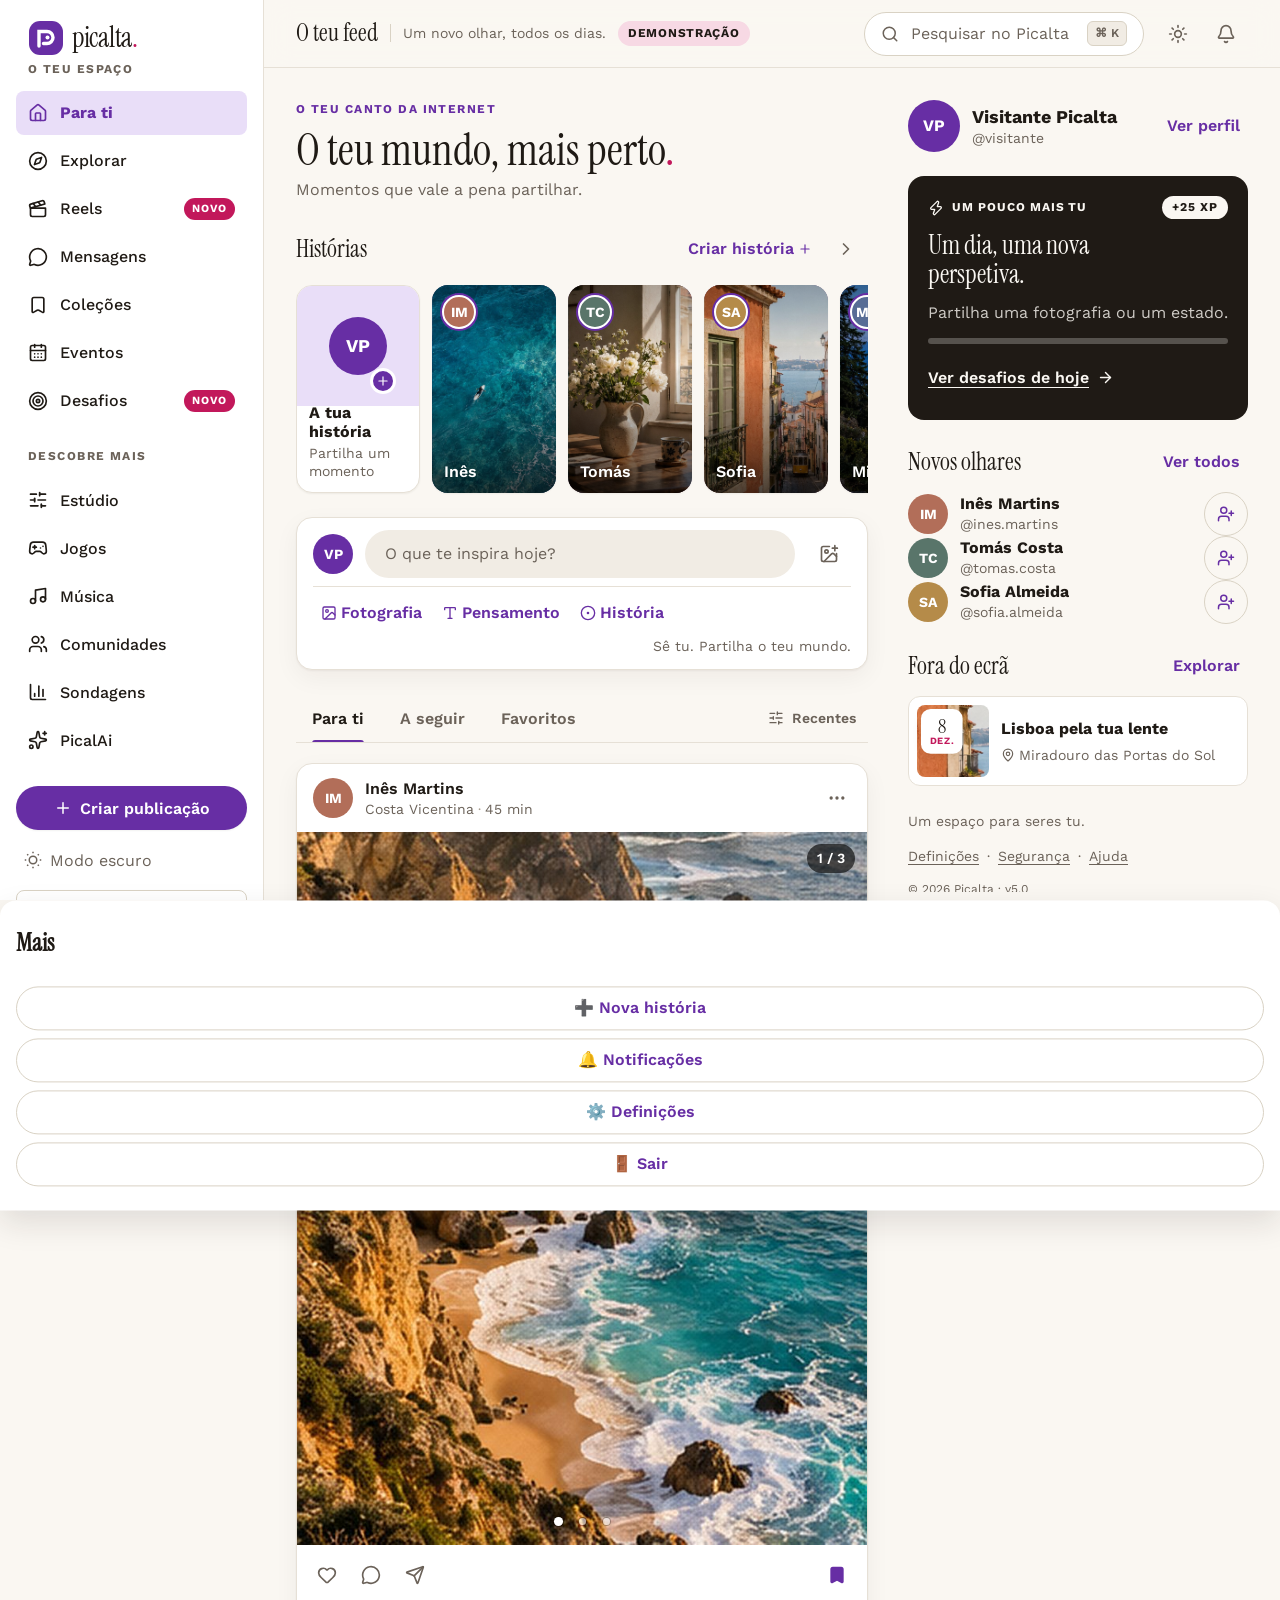
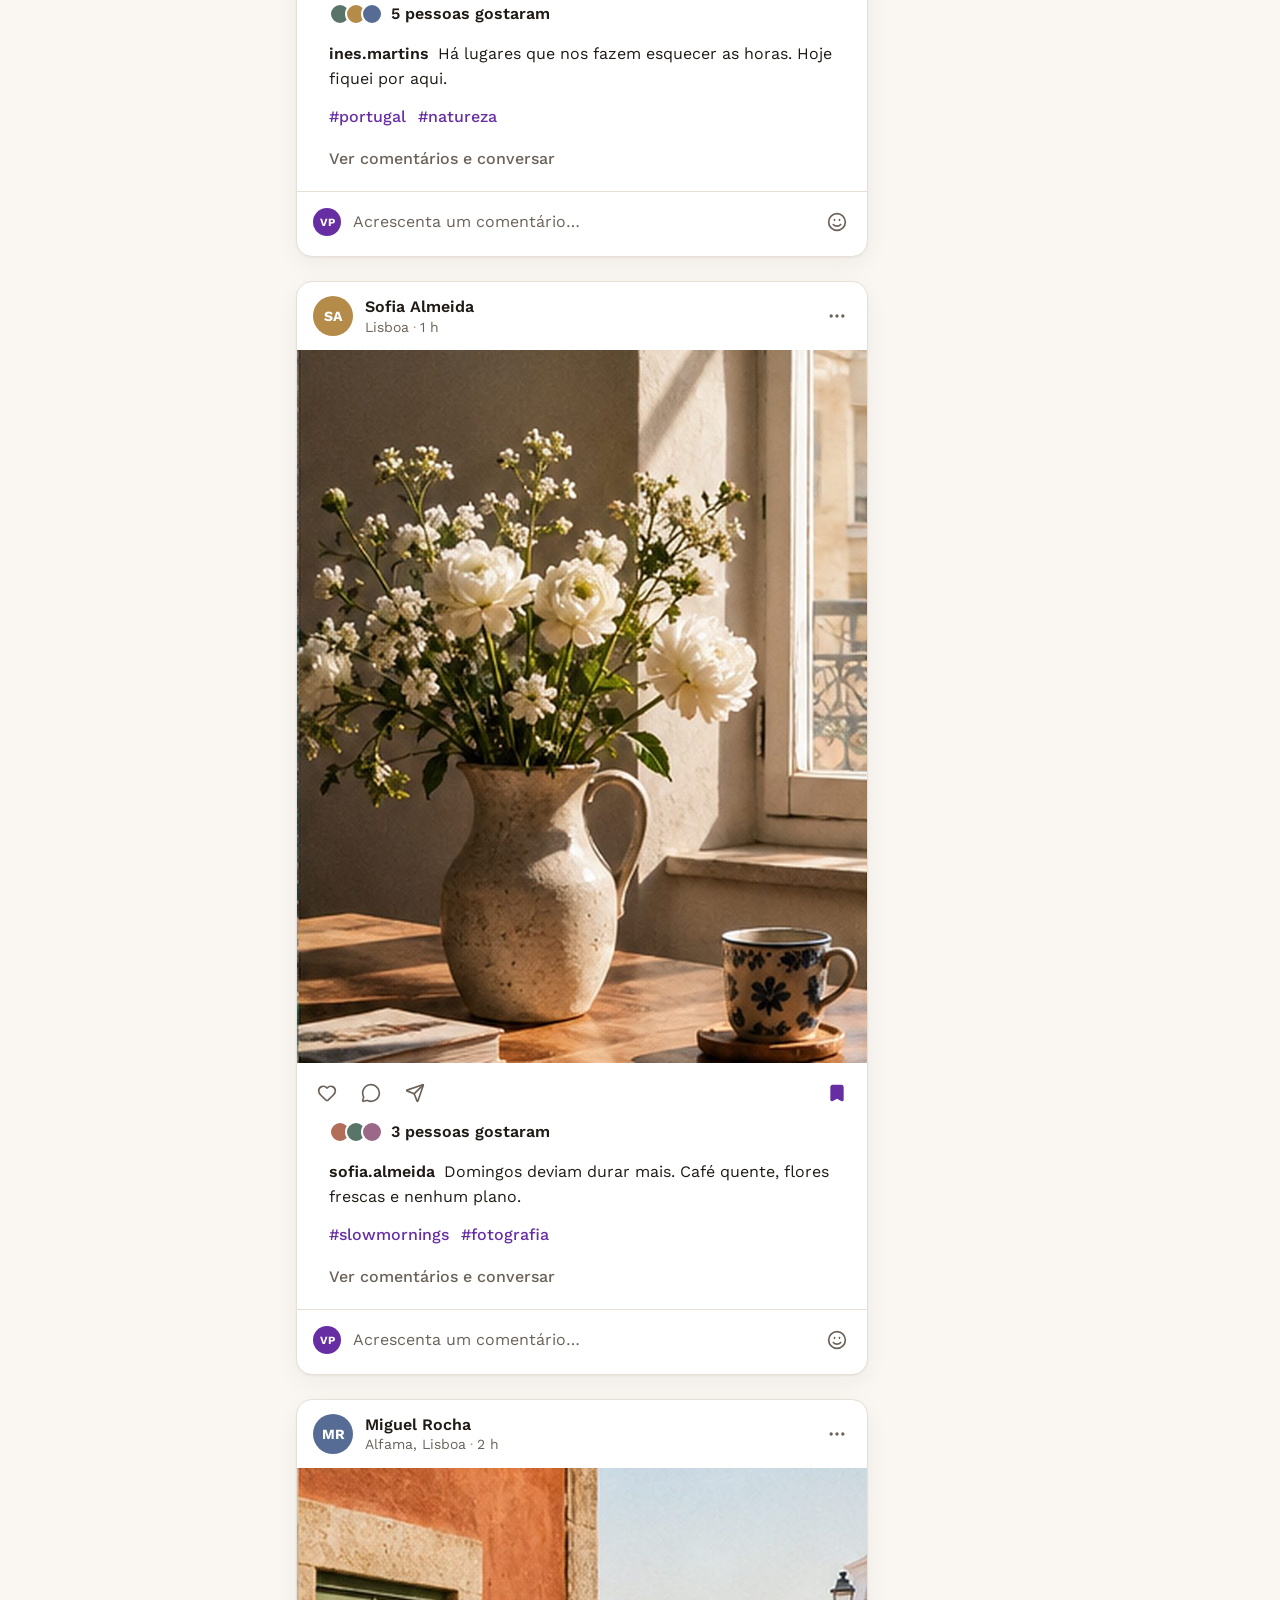
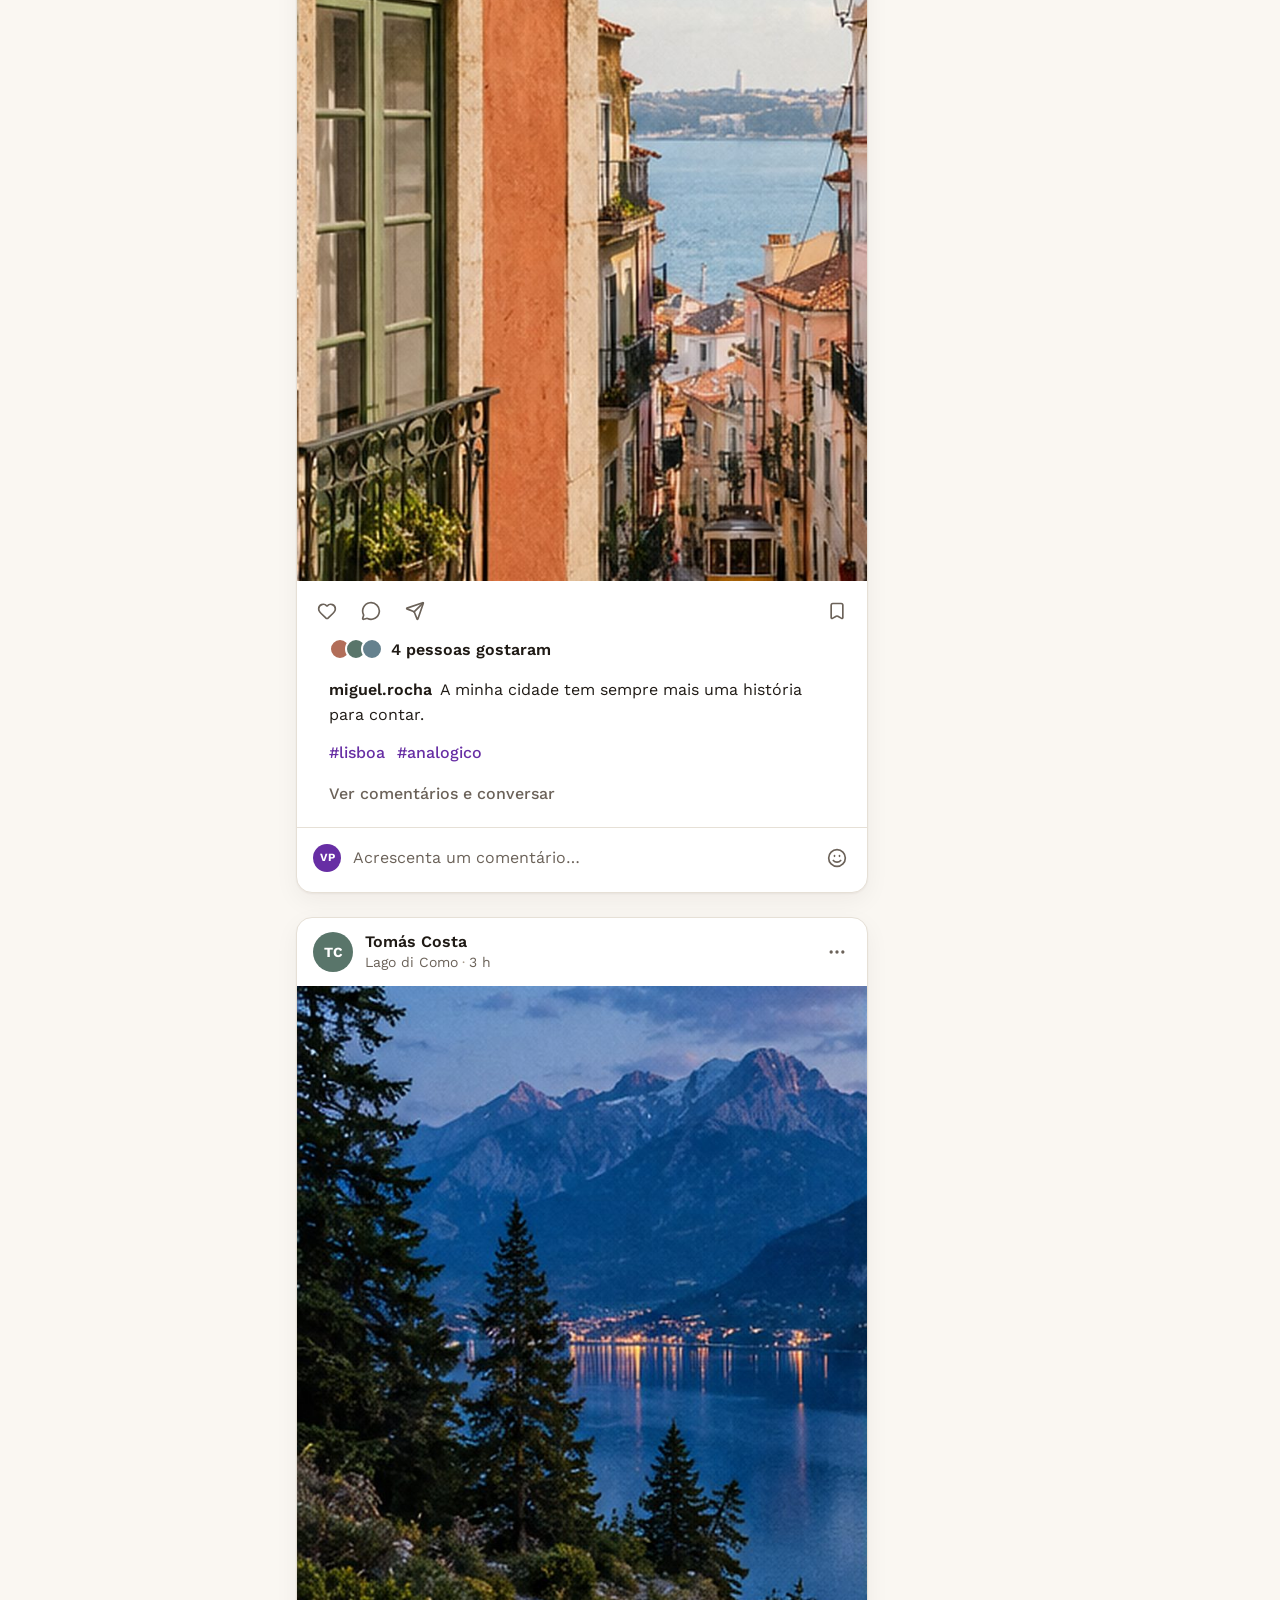
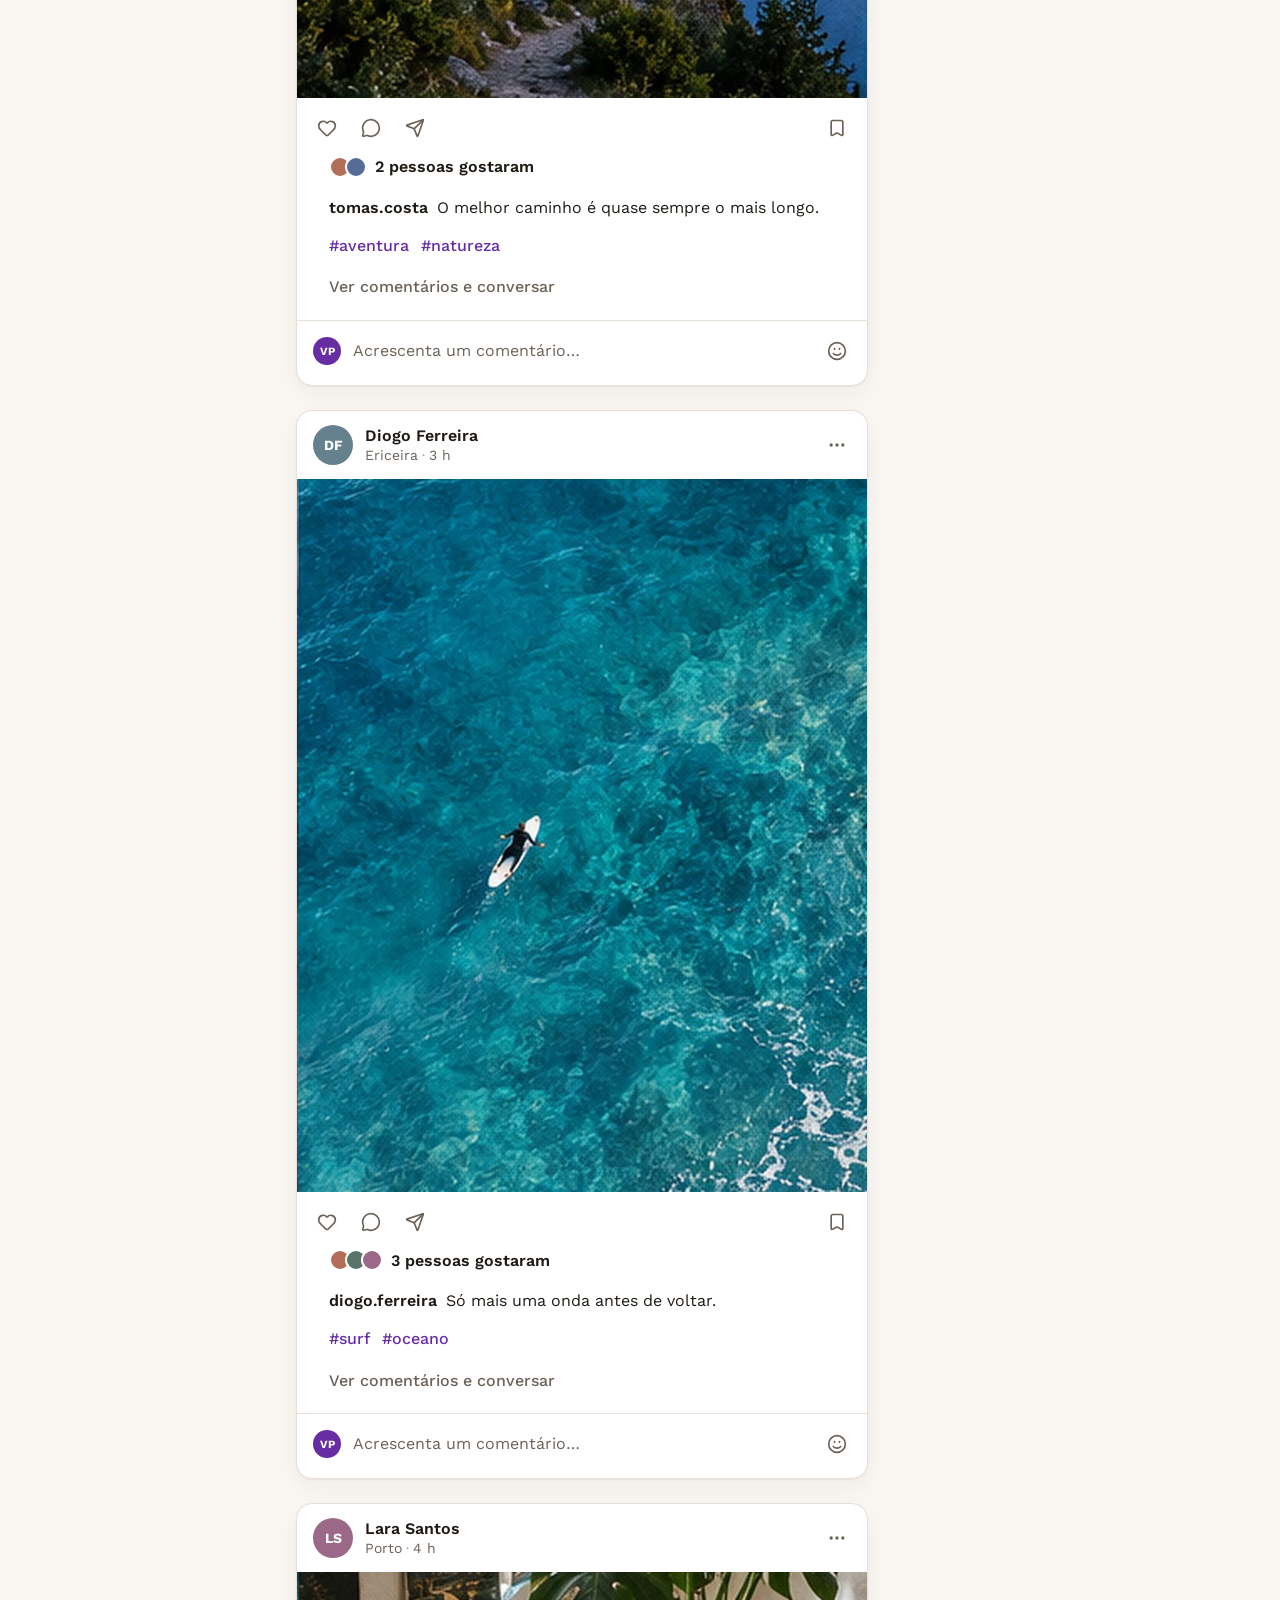
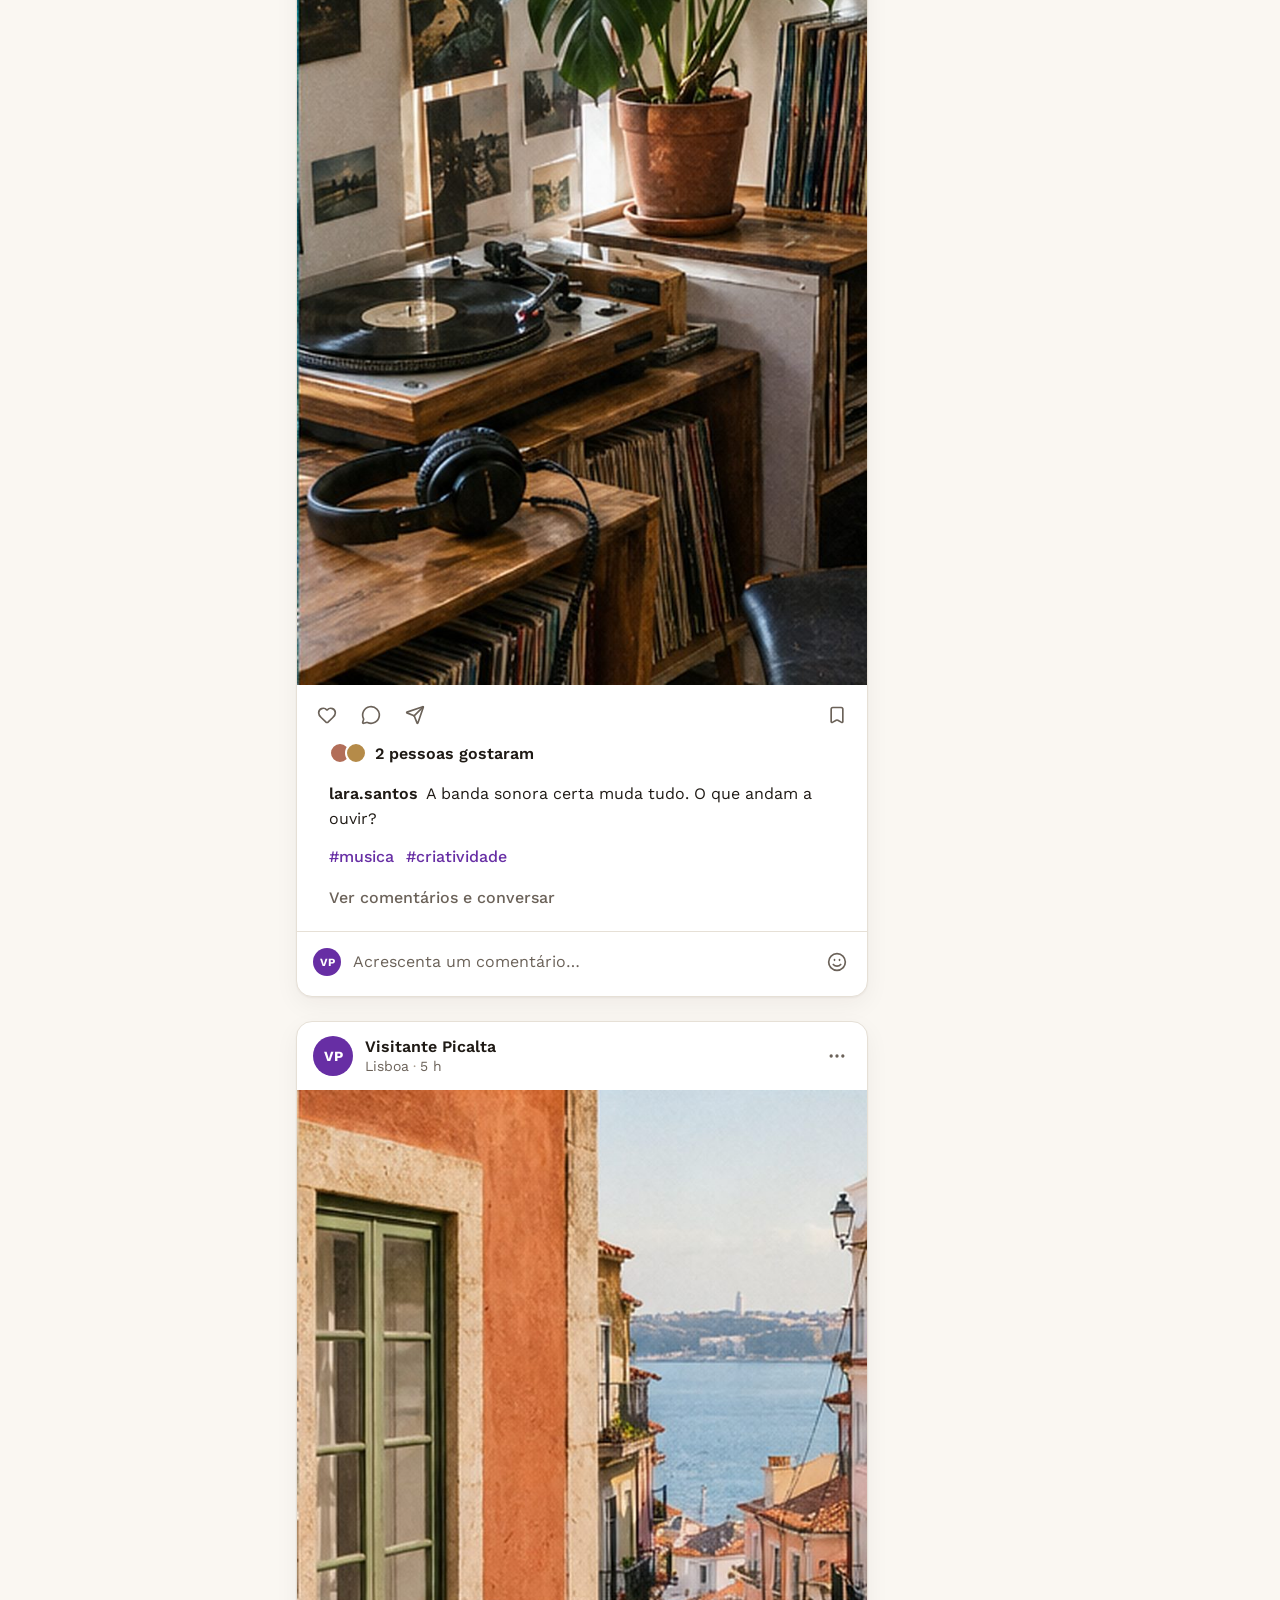
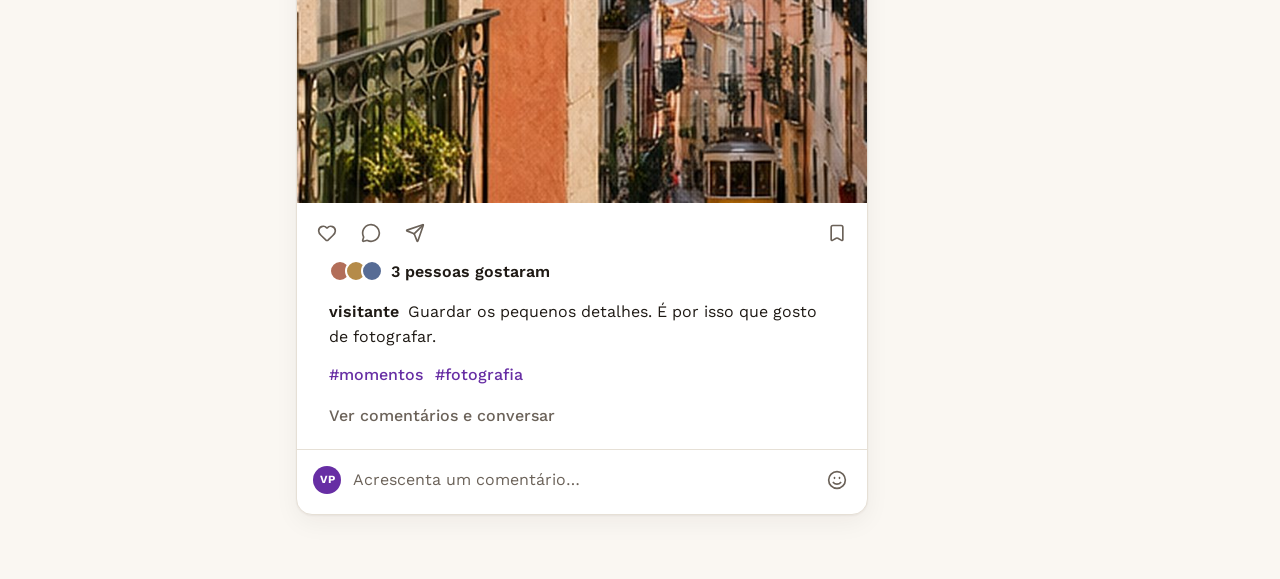
==== commit e883d493: "Add files via upload" ====
--- a/demo.html
+++ b/demo.html
@@ -596,6 +596,7 @@
 .fav-btn.liked { color: var(--color-primary); }
 </style>
 <link rel="stylesheet" href="v5.css" />
+<link rel="stylesheet" href="reels.css" />
 </head>
 <body>
 <a class="skip-link" href="#main-content">Saltar para o conteúdo</a>
@@ -892,7 +893,7 @@
           <li>Cria conta gratuita em <a href="https://cloudinary.com" target="_blank">cloudinary.com</a> (sem cartão)</li>
           <li>Dashboard → copia o <b>Cloud Name</b></li>
           <li>Settings → Upload → Add upload preset → <b>Unsigned</b> → copia o nome do preset</li>
-          <li>Cria o ficheiro <code>public/config.js</code> com esses dois valores (ver <code>public/config.example.js</code>)</li>
+          <li>Põe os dois valores no ficheiro <code>.env</code> (<code>CLOUDINARY_CLOUD_NAME</code> e <code>CLOUDINARY_UNSIGNED_PRESET</code>) e corre <code>npm run build</code> (na Vercel isto acontece sozinho)</li>
         </ol>
       </div>
       <div class="settings-card">
@@ -1154,12 +1155,14 @@
 <div class="toast" id="toast" role="status"></div>
 
 <script>window.PICALTA_DEMO=true;</script>
+<script src="env-config.js"></script>
 <script src="config.js"></script>
 <script src="firebase.js"></script>
 <script src="auth.js"></script>
 <script src="data.js"></script>
 <script src="progress.js"></script>
 <script src="games.js"></script>
+<script src="games2.js"></script>
 <script src="groups.js"></script>
 <script src="picalai.js"></script>
 <script src="music-player.js"></script>
@@ -1168,6 +1171,7 @@
 <script src="data-v5.js"></script>
 <script src="app.js"></script>
 <script src="v5.js"></script>
+<script src="reels.js"></script>
 <script data-pplx-inline-edit>
 (function () {
   if (window === window.top) return;
--- a/v5.css
+++ b/v5.css
@@ -769,3 +769,103 @@
 #forgot-password-btn { width: auto !important; align-self: flex-end; border: none !important; min-height: 36px; padding: 0 var(--space-2); margin-top: calc(var(--space-2) * -1); }
 #notifications-panel:not(.open) { visibility: hidden; box-shadow: none !important; transition: transform .25s, visibility 0s .25s; }
 #notifications-panel.open { visibility: visible; }
+
+/* ===== Jogos: reinício, fim de ronda e novos jogos ===== */
+.game-canvas-area { position: relative; min-height: 220px; }
+.game-card { gap: var(--space-1); }
+.game-best { font-size: var(--text-xs); color: var(--color-text-muted); font-weight: 500; }
+.game-restart-btn { display: inline-flex; align-items: center; gap: var(--space-2); }
+.game-over { position: absolute; inset: 0; z-index: 20; display: grid; place-items: center; padding: var(--space-4); border-radius: inherit; background: color-mix(in srgb, var(--color-bg) 62%, transparent); backdrop-filter: blur(6px); animation: game-over-in .25s ease-out; }
+@keyframes game-over-in { from { opacity: 0; } to { opacity: 1; } }
+.game-over-card { width: min(340px, 100%); display: grid; gap: var(--space-2); justify-items: center; text-align: center; padding: var(--space-6); border-radius: var(--radius-xl); background: var(--color-surface); border: 1px solid var(--color-border); box-shadow: var(--p5-card-shadow); animation: game-card-in .3s cubic-bezier(.2,.9,.3,1.2); }
+@keyframes game-card-in { from { transform: translateY(12px) scale(.96); opacity: 0; } to { transform: none; opacity: 1; } }
+.game-over-card h3 { font-family: var(--font-display); font-weight: 400; font-size: 1.75rem; line-height: 1.1; }
+.game-over-score { display: flex; align-items: baseline; gap: var(--space-2); }
+.game-over-score b { font-family: var(--font-display); font-weight: 400; font-size: 3rem; line-height: 1; color: var(--color-primary); }
+.game-over-score span, .game-over-note { color: var(--color-text-muted); font-size: var(--text-sm); }
+.game-over-actions { display: grid; gap: var(--space-2); width: 100%; margin-top: var(--space-3); }
+.game-over-card small { color: var(--color-text-faint); font-size: var(--text-xs); }
+.game-canvas { max-width: 100%; height: auto; border-radius: var(--radius-md); background: var(--color-surface); border: 1px solid var(--color-border); touch-action: none; }
+.tetris-canvas { max-height: 62vh; width: auto; }
+.touch-pad { display: none; gap: var(--space-2); margin-top: var(--space-3); justify-content: center; }
+.touch-pad button { width: 52px; height: 52px; border-radius: var(--radius-lg); background: var(--color-surface); border: 1px solid var(--color-border); font-size: 20px; color: var(--color-text); }
+.touch-pad button:active { background: var(--color-primary-highlight); }
+@media (hover: none), (max-width: 760px) { .touch-pad { display: flex; } .tetris-canvas { max-height: 52vh; } }
+/* Campo Minado */
+.ms-bar, .c4-status, .slide-bar, .whack-bar { width: 100%; max-width: 360px; display: flex; justify-content: space-between; align-items: center; margin-bottom: var(--space-3); font-size: var(--text-sm); color: var(--color-text-muted); min-height: 28px; }
+.ms-bar b, .slide-bar b, .whack-bar b { color: var(--color-primary); }
+.minesweeper-table { border-collapse: separate; border-spacing: 3px; user-select: none; -webkit-user-select: none; }
+.ms-cell { width: clamp(30px, 9vw, 38px); height: clamp(30px, 9vw, 38px); text-align: center; vertical-align: middle; font-weight: 800; font-size: 1rem; background: var(--color-surface); border: 1px solid var(--color-border); border-radius: 8px; cursor: pointer; transition: background .15s; touch-action: manipulation; }
+.ms-cell:not(.revealed):hover { background: var(--color-primary-highlight); }
+.ms-cell.revealed { background: var(--color-surface-offset); cursor: default; }
+.ms-cell.n1 { color: #2563eb; } .ms-cell.n2 { color: #2f855a; } .ms-cell.n3 { color: #c53030; } .ms-cell.n4 { color: #553c9a; }
+.ms-cell.n5 { color: #b7791f; } .ms-cell.n6 { color: #0e7490; } .ms-cell.n7 { color: var(--color-text); } .ms-cell.n8 { color: var(--color-text-muted); }
+:root[data-theme='dark'] .ms-cell.n1 { color: #7fb0ff; } :root[data-theme='dark'] .ms-cell.n2 { color: #6fcf97; } :root[data-theme='dark'] .ms-cell.n3 { color: #ff8a8a; } :root[data-theme='dark'] .ms-cell.n4 { color: #b79cff; } :root[data-theme='dark'] .ms-cell.n5 { color: #f0c36a; } :root[data-theme='dark'] .ms-cell.n6 { color: #5fd3e6; }
+/* 4 em Linha */
+.connect4-table { border-collapse: separate; border-spacing: 6px; padding: 6px; border-radius: var(--radius-xl); background: var(--color-primary); }
+.c4-cell { width: clamp(34px, 10vw, 46px); height: clamp(34px, 10vw, 46px); border-radius: 50%; background: var(--color-bg); cursor: pointer; box-shadow: inset 0 3px 6px rgba(0,0,0,.28); transition: background .2s, transform .15s; }
+.c4-cell:hover { transform: scale(1.05); }
+.c4-cell.p1 { background: #f4efe9; box-shadow: inset 0 -3px 6px rgba(0,0,0,.2); }
+.c4-cell.p2 { background: #e8a33d; box-shadow: inset 0 -3px 6px rgba(0,0,0,.25); }
+.c4-cell.win { outline: 4px solid #fff; outline-offset: -4px; animation: c4-win .7s ease-in-out infinite alternate; }
+@keyframes c4-win { to { transform: scale(1.1); } }
+/* Sequência */
+.simon-status { font-weight: 700; margin-bottom: var(--space-3); min-height: 24px; }
+.simon-grid { display: grid; grid-template-columns: 1fr 1fr; gap: var(--space-3); width: min(320px, 100%); }
+.simon-pad { aspect-ratio: 1; border-radius: var(--radius-xl); color: rgba(255,255,255,.9); font-weight: 800; font-size: 1.3rem; opacity: .55; transition: opacity .12s, transform .12s, box-shadow .12s; }
+.simon-0 { background: #672ea4; } .simon-1 { background: #c2325f; } .simon-2 { background: #2f8f5a; } .simon-3 { background: #d99a1d; }
+.simon-pad:hover { opacity: .8; }
+.simon-pad.lit { opacity: 1; transform: scale(1.04); box-shadow: 0 0 0 4px #fff, 0 0 28px rgba(255,255,255,.45); }
+.simon-pad.wrong { opacity: .3; animation: simon-shake .35s; }
+@keyframes simon-shake { 25% { transform: translateX(-6px); } 75% { transform: translateX(6px); } }
+/* Toupeiras */
+.whack-grid { display: grid; grid-template-columns: repeat(3, 1fr); gap: var(--space-3); width: min(330px, 100%); }
+.whack-hole { position: relative; aspect-ratio: 1; border-radius: 50%; overflow: hidden; background: radial-gradient(circle at 50% 70%, #2a1a12 0 55%, #4a3224 56% 100%); border: 3px solid var(--color-border); touch-action: manipulation; }
+.whack-mole { position: absolute; left: 50%; bottom: -70%; width: 66%; height: 66%; transform: translateX(-50%); border-radius: 50% 50% 40% 40%; background: radial-gradient(circle at 35% 38%, #fff 0 5%, #000 6% 10%, transparent 11%), radial-gradient(circle at 65% 38%, #fff 0 5%, #000 6% 10%, transparent 11%), radial-gradient(ellipse at 50% 62%, #e8a0a0 0 14%, transparent 15%), #8b5a3c; transition: bottom .13s ease-out; }
+.whack-hole.up .whack-mole { bottom: 8%; }
+.whack-hole.bomb .whack-mole { background: radial-gradient(circle at 50% 45%, #e03131 0 12%, transparent 13%), #20202a; border-radius: 50%; }
+.whack-hole.hit { border-color: var(--color-primary); }
+/* Reflexos */
+.reaction-pad { width: min(420px, 100%); min-height: 240px; display: grid; place-content: center; gap: var(--space-2); text-align: center; border-radius: var(--radius-xl); color: #fff; cursor: pointer; user-select: none; touch-action: manipulation; transition: background .1s; }
+.reaction-pad b { font-family: var(--font-display); font-weight: 400; font-size: 2.2rem; }
+.reaction-pad span { font-size: var(--text-sm); opacity: .9; }
+.reaction-pad.wait, .reaction-pad.done { background: #672ea4; }
+.reaction-pad.armed { background: #b3263e; }
+.reaction-pad.go { background: #1f8f4e; }
+.reaction-pad.early { background: #8a5a12; }
+.reaction-times { display: flex; flex-wrap: wrap; gap: var(--space-2) var(--space-4); justify-content: center; margin-top: var(--space-3); font-size: var(--text-sm); color: var(--color-text-muted); min-height: 24px; }
+/* Puzzle 15 */
+.slide-grid { display: grid; grid-template-columns: repeat(4, 1fr); gap: 6px; width: min(340px, 100%); padding: 6px; border-radius: var(--radius-xl); background: var(--color-surface); border: 1px solid var(--color-border); }
+.slide-tile { aspect-ratio: 1; border-radius: var(--radius-lg); font-weight: 800; font-size: clamp(1.1rem, 5vw, 1.6rem); background: var(--color-primary); color: #fff; transition: transform .1s, background .2s; }
+.slide-tile.ok { background: #2f8f5a; }
+.slide-tile.empty { background: transparent; }
+.slide-tile:not(.empty):active { transform: scale(.94); }
+/* Palavra do Dia */
+.wd-msg { min-height: 24px; font-weight: 700; margin-bottom: var(--space-2); text-align: center; }
+.wd-grid { display: grid; gap: 6px; margin-bottom: var(--space-4); }
+.wd-row { display: grid; grid-template-columns: repeat(5, 1fr); gap: 6px; }
+.wd-tile { width: clamp(44px, 12vw, 54px); height: clamp(44px, 12vw, 54px); display: grid; place-items: center; font-weight: 800; font-size: 1.5rem; border: 2px solid var(--color-border); border-radius: 10px; background: var(--color-surface); }
+.wd-tile.filled { border-color: var(--color-text-muted); }
+.wd-tile.correct { background: #2f8f5a; border-color: #2f8f5a; color: #fff; }
+.wd-tile.present { background: #b5821a; border-color: #b5821a; color: #fff; }
+.wd-tile.absent { background: #5d5864; border-color: #5d5864; color: #fff; }
+.wd-kb { display: grid; gap: 6px; width: min(100%, 440px); }
+.wd-kb > div { display: flex; justify-content: center; gap: 5px; }
+.wd-kb button { flex: 1; max-width: 42px; min-height: 46px; border-radius: 8px; background: var(--color-surface); border: 1px solid var(--color-border); font-weight: 700; font-size: .9rem; color: var(--color-text); }
+.wd-kb button.wide { flex: 1.6; max-width: 66px; font-size: .75rem; }
+.wd-kb button.correct { background: #2f8f5a; color: #fff; border-color: #2f8f5a; }
+.wd-kb button.present { background: #b5821a; color: #fff; border-color: #b5821a; }
+.wd-kb button.absent { background: #5d5864; color: #fff; border-color: #5d5864; }
+.game-canvas-area:has(.wd-grid), .game-canvas-area:has(.simon-grid), .game-canvas-area:has(.whack-grid), .game-canvas-area:has(.slide-grid), .game-canvas-area:has(.ms-bar), .game-canvas-area:has(.c4-status), .game-canvas-area:has(.reaction-pad) { align-content: center; justify-items: center; }
+[data-theme='dark'] .slide-tile:not(.ok):not(.empty) { color: #150d22; }
+[data-theme='dark'] .c4-cell.p1 { background: #e9e2f3; }
+.games-toolbar { display: flex; flex-wrap: wrap; align-items: center; justify-content: space-between; gap: var(--space-3); margin-bottom: var(--space-2); }
+.games-chips { display: flex; gap: var(--space-2); overflow-x: auto; scrollbar-width: none; max-width: 100%; }
+.games-chips::-webkit-scrollbar { display: none; }
+.games-chips button { min-height: 40px; padding: 0 var(--space-4); border-radius: var(--radius-full); border: 1px solid var(--color-border); background: var(--color-surface); font-weight: 600; font-size: var(--text-sm); white-space: nowrap; color: var(--color-text); }
+.games-chips button:hover { border-color: var(--color-primary); }
+.games-chips button.active { background: var(--color-primary); border-color: var(--color-primary); color: #fff; }
+[data-theme='dark'] .games-chips button.active { color: #150d22; }
+.games-quick { display: flex; gap: var(--space-2); flex-wrap: wrap; }
+.games-quick .btn { display: inline-flex; align-items: center; gap: var(--space-2); }
+.games-summary { color: var(--color-text-muted); font-size: var(--text-sm); margin-bottom: var(--space-4); }
--- a/reels.css
+++ b/reels.css
@@ -0,0 +1,91 @@
+/* Picalta — Reels. Carrega depois de v5.css. */
+#view-reels { min-height: 0; }
+.reels-shell { max-width: 460px; margin: 0 auto; }
+.reels-head { display: flex; align-items: center; justify-content: space-between; gap: var(--space-4); margin-bottom: var(--space-4); }
+.reels-head .eyebrow, .reels-head p { display: none; }
+.reels-head h1 { font-family: var(--font-display); font-weight: 400; font-size: 2.25rem; line-height: 1.05; letter-spacing: -.01em; }
+.reels-head h1 span { color: var(--color-accent); }
+.reels-head p { color: var(--color-text-muted); font-size: var(--text-sm); margin-top: var(--space-1); }
+.reels-stage { position: relative; width: 100%; height: clamp(480px, calc(100vh - 215px), 820px); }
+.reels-scroll { height: 100%; overflow-y: auto; scroll-snap-type: y mandatory; overscroll-behavior: contain; scrollbar-width: none; border-radius: 26px; background: #0d0a0f; box-shadow: var(--p5-card-shadow); outline-offset: 4px; }
+.reels-scroll::-webkit-scrollbar { display: none; }
+.reels-scroll:focus-visible { outline: 3px solid var(--color-primary); }
+.reel { position: relative; height: 100%; scroll-snap-align: start; scroll-snap-stop: always; overflow: hidden; background: #0d0a0f; color: #fff; isolation: isolate; }
+.reel-video { position: absolute; inset: 0; width: 100%; height: 100%; object-fit: cover; background: #0d0a0f; z-index: 0; }
+.reel[data-fit='contain'] .reel-video { object-fit: contain; }
+.reel-shade { position: absolute; inset: 0; z-index: 1; pointer-events: none; background: linear-gradient(180deg, rgba(8,5,10,.42) 0%, rgba(8,5,10,0) 22%, rgba(8,5,10,0) 52%, rgba(8,5,10,.78) 100%); }
+.reel-tap { position: absolute; inset: 0; z-index: 2; width: 100%; height: 100%; background: transparent; cursor: pointer; }
+.reel-tap:focus-visible { outline: 3px solid #fff; outline-offset: -6px; }
+.reel-heart { position: absolute; left: 50%; top: 46%; z-index: 4; width: 96px; height: 96px; margin: -48px 0 0 -48px; display: grid; place-items: center; color: #ff5c7a; opacity: 0; pointer-events: none; filter: drop-shadow(0 6px 18px rgba(0,0,0,.4)); }
+.reel-heart svg { fill: #ff5c7a; stroke: #ff5c7a; }
+.reel-heart.play { animation: reel-heart .8s ease-out; }
+@keyframes reel-heart { 0% { opacity: 0; transform: scale(.4); } 25% { opacity: 1; transform: scale(1.12); } 60% { opacity: 1; transform: scale(1); } 100% { opacity: 0; transform: scale(1.2); } }
+.reel-flash { position: absolute; left: 50%; top: 50%; z-index: 4; width: 76px; height: 76px; margin: -38px 0 0 -38px; display: grid; place-items: center; border-radius: 50%; background: rgba(13,10,15,.55); color: #fff; opacity: 0; pointer-events: none; backdrop-filter: blur(6px); }
+.reel-flash.play { animation: reel-flash .6s ease-out; }
+@keyframes reel-flash { 0% { opacity: 0; transform: scale(.7); } 30% { opacity: 1; transform: scale(1); } 100% { opacity: 0; transform: scale(1.15); } }
+.reel.is-paused::after { content: ''; position: absolute; left: 50%; top: 50%; z-index: 3; width: 76px; height: 76px; margin: -38px 0 0 -38px; border-radius: 50%; background: rgba(13,10,15,.55) url("data:image/svg+xml,%3Csvg xmlns='http://www.w3.org/2000/svg' width='34' height='34' viewBox='0 0 24 24' fill='white'%3E%3Cpath d='M8 5v14l11-7z'/%3E%3C/svg%3E") center / 34px no-repeat; pointer-events: none; }
+.reel-loading { position: absolute; left: 50%; top: 50%; z-index: 3; width: 44px; height: 44px; margin: -22px 0 0 -22px; opacity: 0; pointer-events: none; transition: opacity .2s; }
+.reel-loading span { display: block; width: 100%; height: 100%; border-radius: 50%; border: 3px solid rgba(255,255,255,.28); border-top-color: #fff; animation: reel-spin .8s linear infinite; }
+.reel.is-loading:not(.has-played) .reel-loading, .reel.is-loading.is-active .reel-loading { opacity: 1; }
+@keyframes reel-spin { to { transform: rotate(360deg); } }
+.reel.has-error .reel-video { visibility: hidden; }
+.reel.has-error::before { content: 'Não foi possível carregar este vídeo.'; position: absolute; inset: 0; z-index: 3; display: grid; place-items: center; padding: var(--space-8); text-align: center; font-size: var(--text-sm); color: rgba(255,255,255,.86); }
+.reel-sound { position: absolute; right: var(--space-4); top: calc(var(--space-4) + 46px); z-index: 6; width: 44px; height: 44px; display: grid; place-items: center; border-radius: 50%; background: rgba(13,10,15,.5); color: #fff; backdrop-filter: blur(6px); }
+.reel-sound:hover { background: rgba(13,10,15,.7); }
+.reel-sound:focus-visible, .reel-act:focus-visible, .reel-follow:focus-visible, .reel-author-link:focus-visible, .reels-nav button:focus-visible, .reels-tabs button:focus-visible, .reels-create-mobile:focus-visible { outline: 3px solid #fff; outline-offset: 2px; }
+.reel-info { position: absolute; left: 0; right: 76px; bottom: 0; z-index: 5; display: flex; flex-direction: column; gap: var(--space-2); padding: var(--space-5) var(--space-4) var(--space-6); text-shadow: 0 1px 8px rgba(0,0,0,.55); pointer-events: none; }
+.reel-info > * { pointer-events: auto; }
+.reel-author { display: flex; align-items: center; gap: var(--space-3); }
+.reel-author-link { display: inline-flex; align-items: center; gap: var(--space-2); min-height: 44px; color: #fff; font-weight: 700; font-size: var(--text-sm); text-align: left; }
+.reel-author-link .p-avatar { width: 38px; height: 38px; border: 2px solid rgba(255,255,255,.85); }
+.reel-follow { min-height: 34px; padding: 0 var(--space-4); border-radius: var(--radius-full); border: 1.5px solid rgba(255,255,255,.9); color: #fff; font-weight: 700; font-size: var(--text-xs); background: rgba(13,10,15,.2); text-shadow: none; }
+.reel-follow.is-following { background: rgba(255,255,255,.18); border-color: rgba(255,255,255,.4); }
+.reel-follow:hover { background: rgba(255,255,255,.28); }
+.reel-caption { display: -webkit-box; -webkit-line-clamp: 2; -webkit-box-orient: vertical; overflow: hidden; font-size: var(--text-sm); line-height: 1.45; color: #fff; word-break: break-word; }
+.reel-caption[data-reel-more] { cursor: pointer; }
+.reel-caption.open { display: block; max-height: 36%; overflow-y: auto; }
+.reel-music { display: inline-flex; align-items: center; gap: var(--space-2); font-size: var(--text-xs); color: rgba(255,255,255,.92); }
+.reel-music span { overflow: hidden; text-overflow: ellipsis; white-space: nowrap; max-width: 230px; }
+.reel-actions { position: absolute; right: var(--space-2); bottom: var(--space-6); z-index: 6; display: flex; flex-direction: column; align-items: center; gap: var(--space-3); }
+.reel-act { display: flex; flex-direction: column; align-items: center; justify-content: center; gap: 2px; min-width: 56px; min-height: 56px; border-radius: var(--radius-lg); color: #fff; font-size: .6875rem; font-weight: 700; text-shadow: 0 1px 6px rgba(0,0,0,.6); }
+.reel-act svg { filter: drop-shadow(0 2px 6px rgba(0,0,0,.5)); transition: transform .18s ease; }
+.reel-act:hover svg { transform: scale(1.1); }
+.reel-act:active svg { transform: scale(.92); }
+.reel-act.liked svg { fill: #ff5c7a; stroke: #ff5c7a; }
+.reel-act.saved svg { fill: #fff; }
+.reel-act span:empty { display: none; }
+.reel-progress { position: absolute; left: 0; right: 0; bottom: 0; z-index: 7; height: 18px; cursor: pointer; display: flex; align-items: flex-end; }
+.reel-progress::before { content: ''; position: absolute; left: 0; right: 0; bottom: 0; height: 3px; background: rgba(255,255,255,.28); transition: height .15s; }
+.reel-progress i { position: relative; display: block; height: 3px; width: 0; background: #fff; transition: height .15s; }
+.reel-progress:hover::before, .reel-progress:hover i { height: 6px; }
+.reels-tabs { position: absolute; top: var(--space-4); left: 50%; transform: translateX(-50%); z-index: 8; display: inline-flex; gap: 2px; padding: 3px; border-radius: var(--radius-full); background: rgba(13,10,15,.5); backdrop-filter: blur(8px); }
+.reels-tabs button { min-height: 36px; padding: 0 var(--space-4); border-radius: var(--radius-full); color: rgba(255,255,255,.82); font-weight: 700; font-size: var(--text-sm); }
+.reels-tabs button.active { background: #fff; color: #1d1620; }
+.reels-create-mobile { display: none; position: absolute; top: var(--space-4); right: var(--space-4); z-index: 8; width: 44px; height: 44px; place-items: center; border-radius: 50%; background: rgba(13,10,15,.5); color: #fff; backdrop-filter: blur(8px); }
+.reels-nav { position: absolute; right: -68px; top: 50%; z-index: 8; display: none; flex-direction: column; gap: var(--space-3); transform: translateY(-50%); }
+.reels-nav button { width: 48px; height: 48px; display: grid; place-items: center; border-radius: 50%; background: var(--color-surface); border: 1px solid var(--color-border); color: var(--color-text); box-shadow: var(--p5-card-shadow); }
+.reels-nav button:hover { background: var(--color-primary-highlight); color: var(--color-primary); }
+.reels-empty { height: 100%; display: grid; align-content: center; }
+@media (min-width: 640px) { .reels-nav { display: flex; } }
+@media (max-width: 899px) {
+  .reels-shell { max-width: none; }
+  .reels-head { display: none; }
+  #view-reels { margin-top: calc(var(--space-6) * -1); }
+  .reels-stage { margin: 0 calc(var(--space-4) * -1); width: auto; height: calc(100dvh - 68px - 76px - env(safe-area-inset-bottom, 0px)); min-height: 380px; }
+  .reels-scroll { border-radius: 0; box-shadow: none; }
+  .reels-create-mobile { display: grid; }
+  .reel-sound { top: calc(var(--space-4) + 52px); }
+  .reels-nav { display: none; }
+}
+/* Criar reel */
+.reel-create { display: grid; grid-template-columns: 240px minmax(0, 1fr); gap: var(--space-6); align-items: start; }
+.reel-create-preview { position: relative; aspect-ratio: 9 / 16; width: 100%; max-height: 62vh; border-radius: var(--radius-xl); overflow: hidden; background: #0d0a0f; display: grid; place-items: center; }
+.reel-create-preview video { width: 100%; height: 100%; object-fit: cover; }
+.reel-create-preview.landscape video { object-fit: contain; }
+.reel-create-empty { display: flex; flex-direction: column; align-items: center; gap: var(--space-3); padding: var(--space-6); text-align: center; color: rgba(255,255,255,.75); font-size: var(--text-sm); }
+.reel-create-fields { display: grid; gap: var(--space-4); min-width: 0; }
+.reel-progress-upload { display: grid; gap: var(--space-2); font-size: var(--text-sm); color: var(--color-text-muted); }
+.reel-progress-upload > div { height: 8px; border-radius: var(--radius-full); background: var(--color-surface-offset); overflow: hidden; }
+.reel-progress-upload i { display: block; height: 100%; width: 0; background: var(--color-primary); border-radius: inherit; transition: width .2s; }
+@media (max-width: 640px) { .reel-create { grid-template-columns: 1fr; } .reel-create-preview { width: min(220px, 60%); margin: 0 auto; } }
+.tabbar a[data-nav='reels'] svg { stroke-width: 2; }
